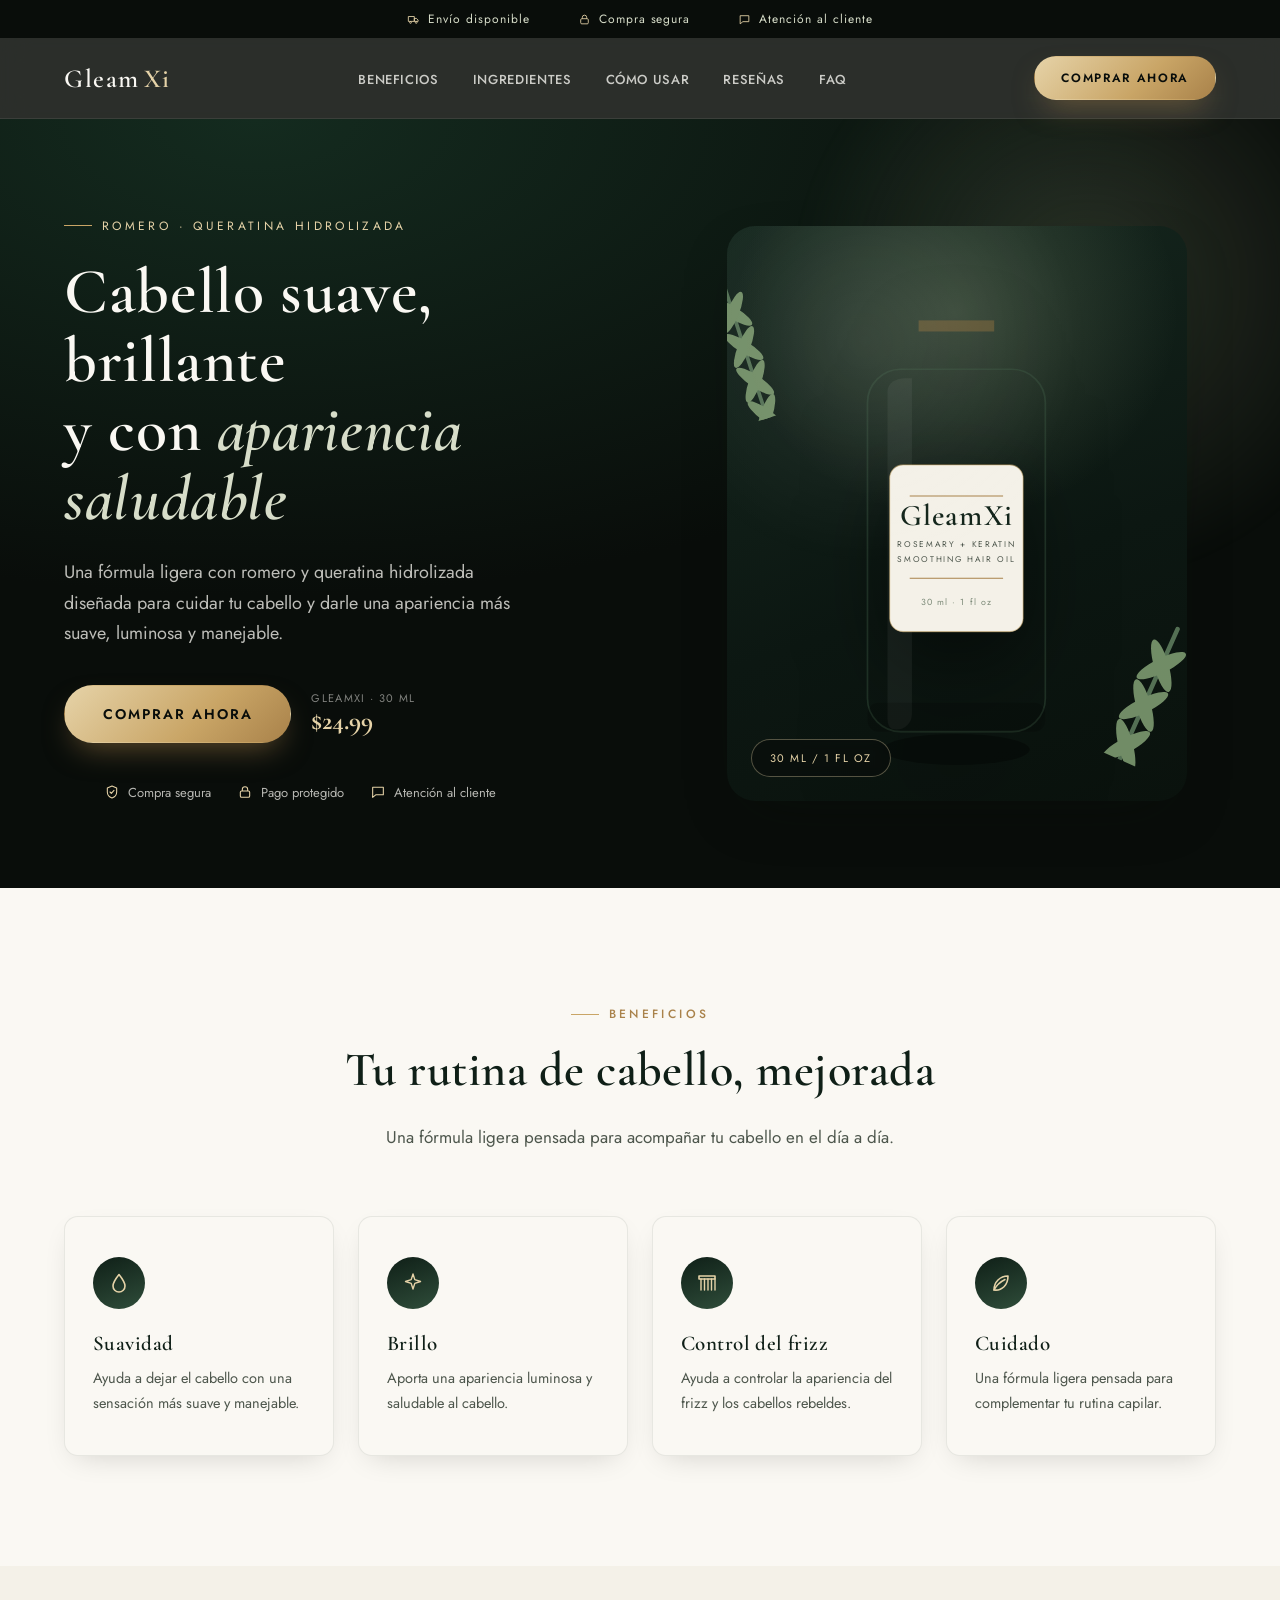
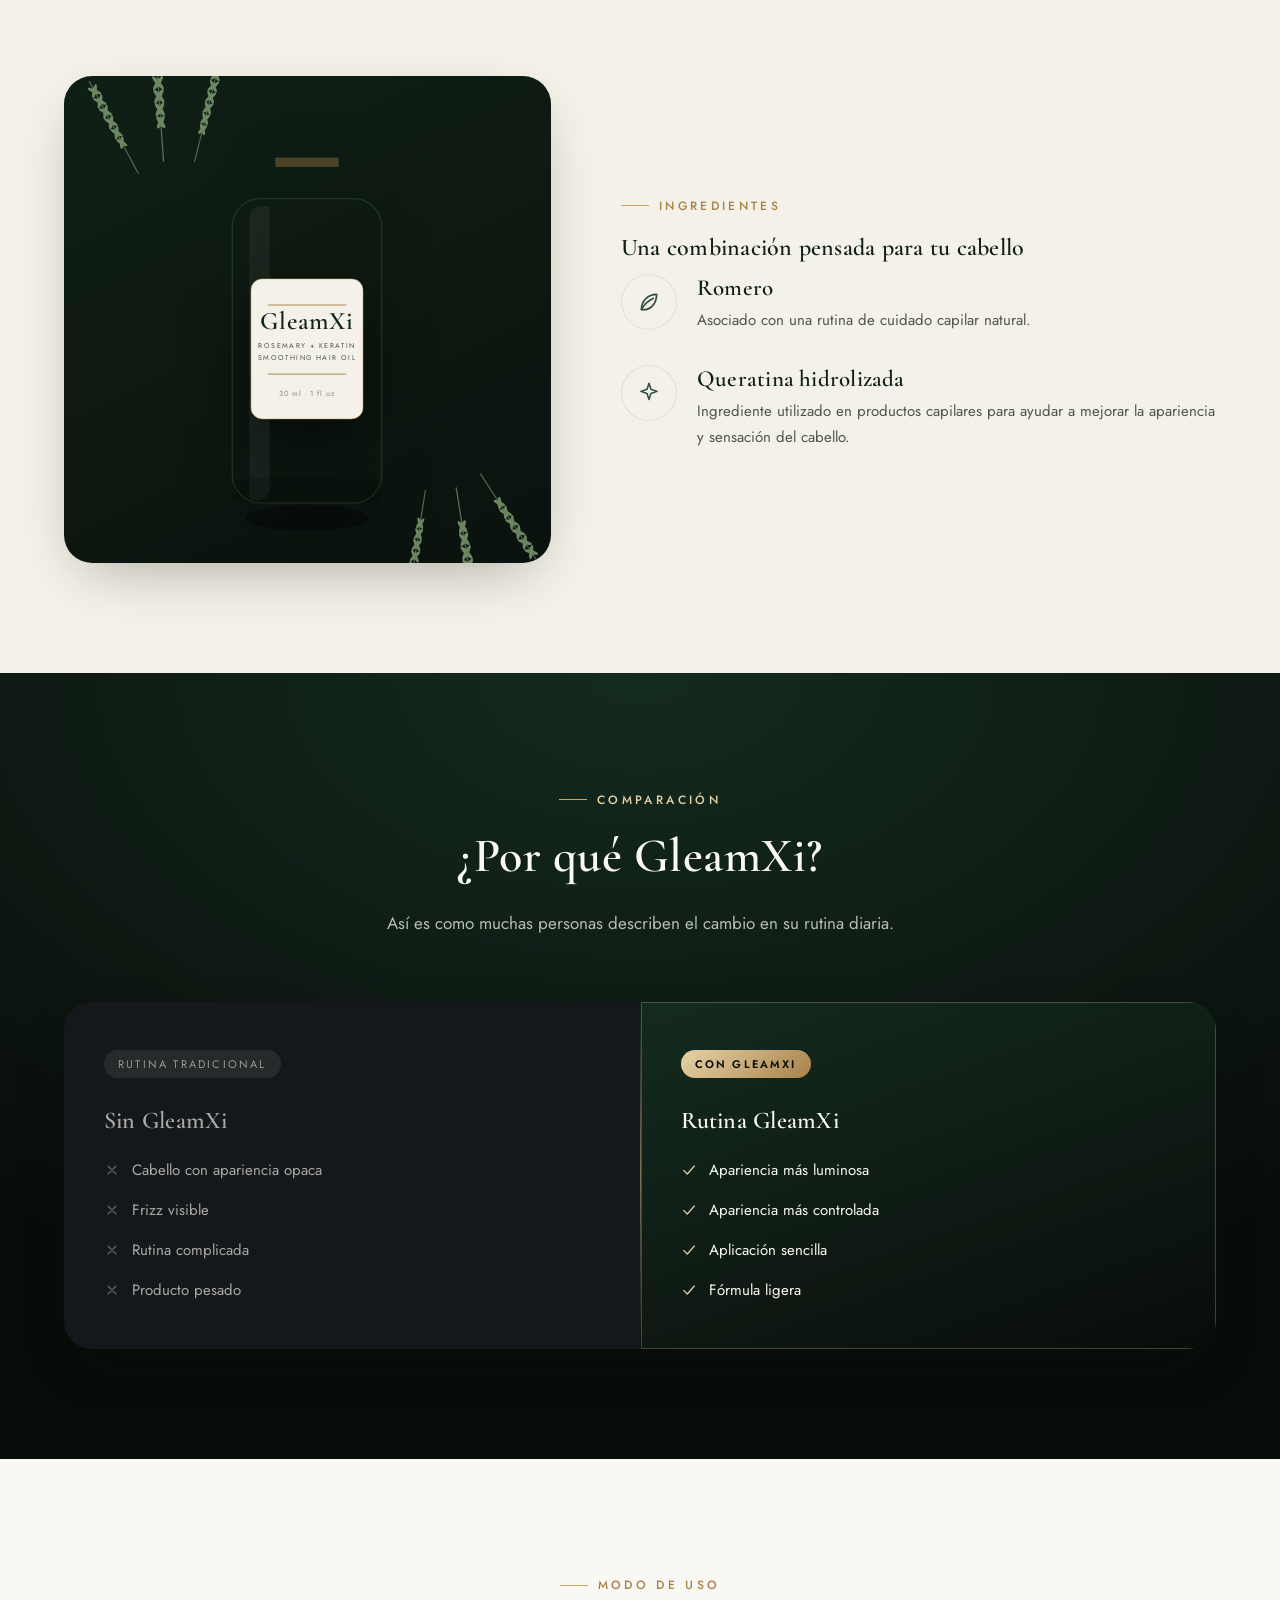
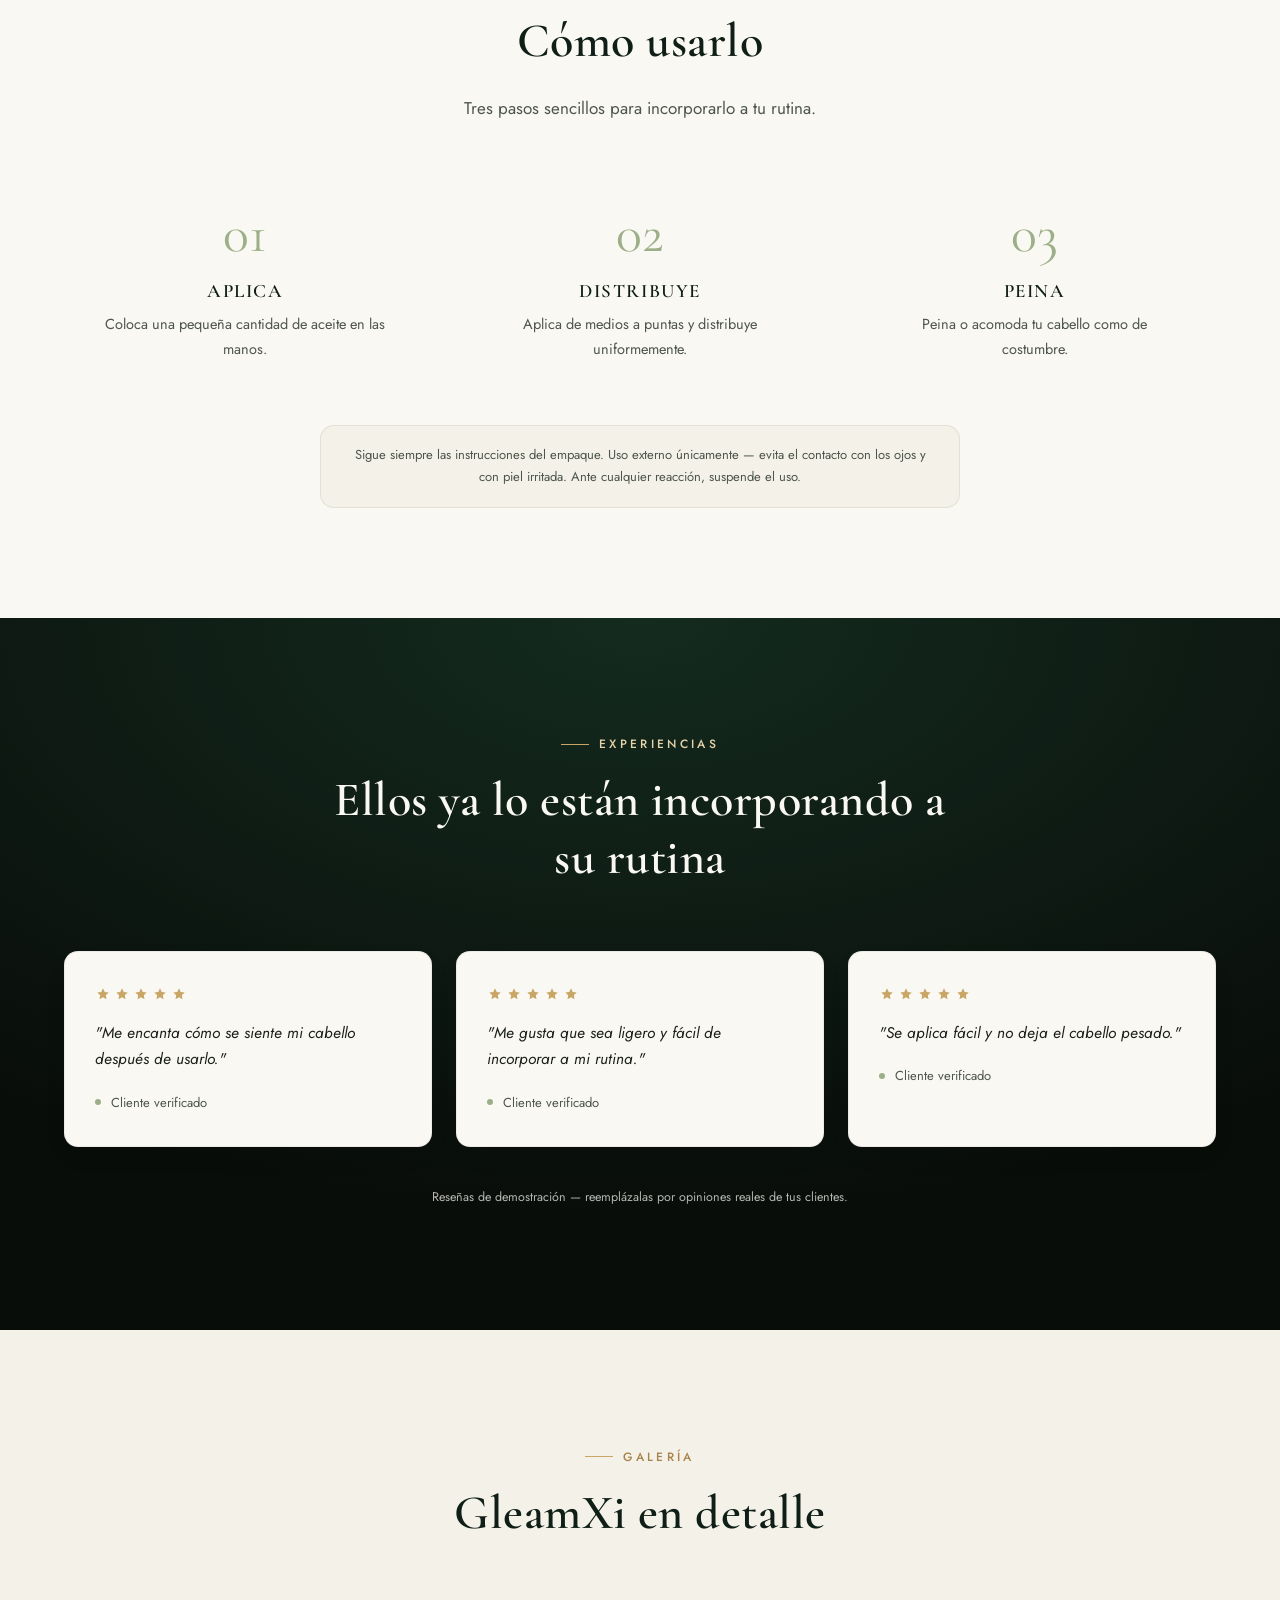
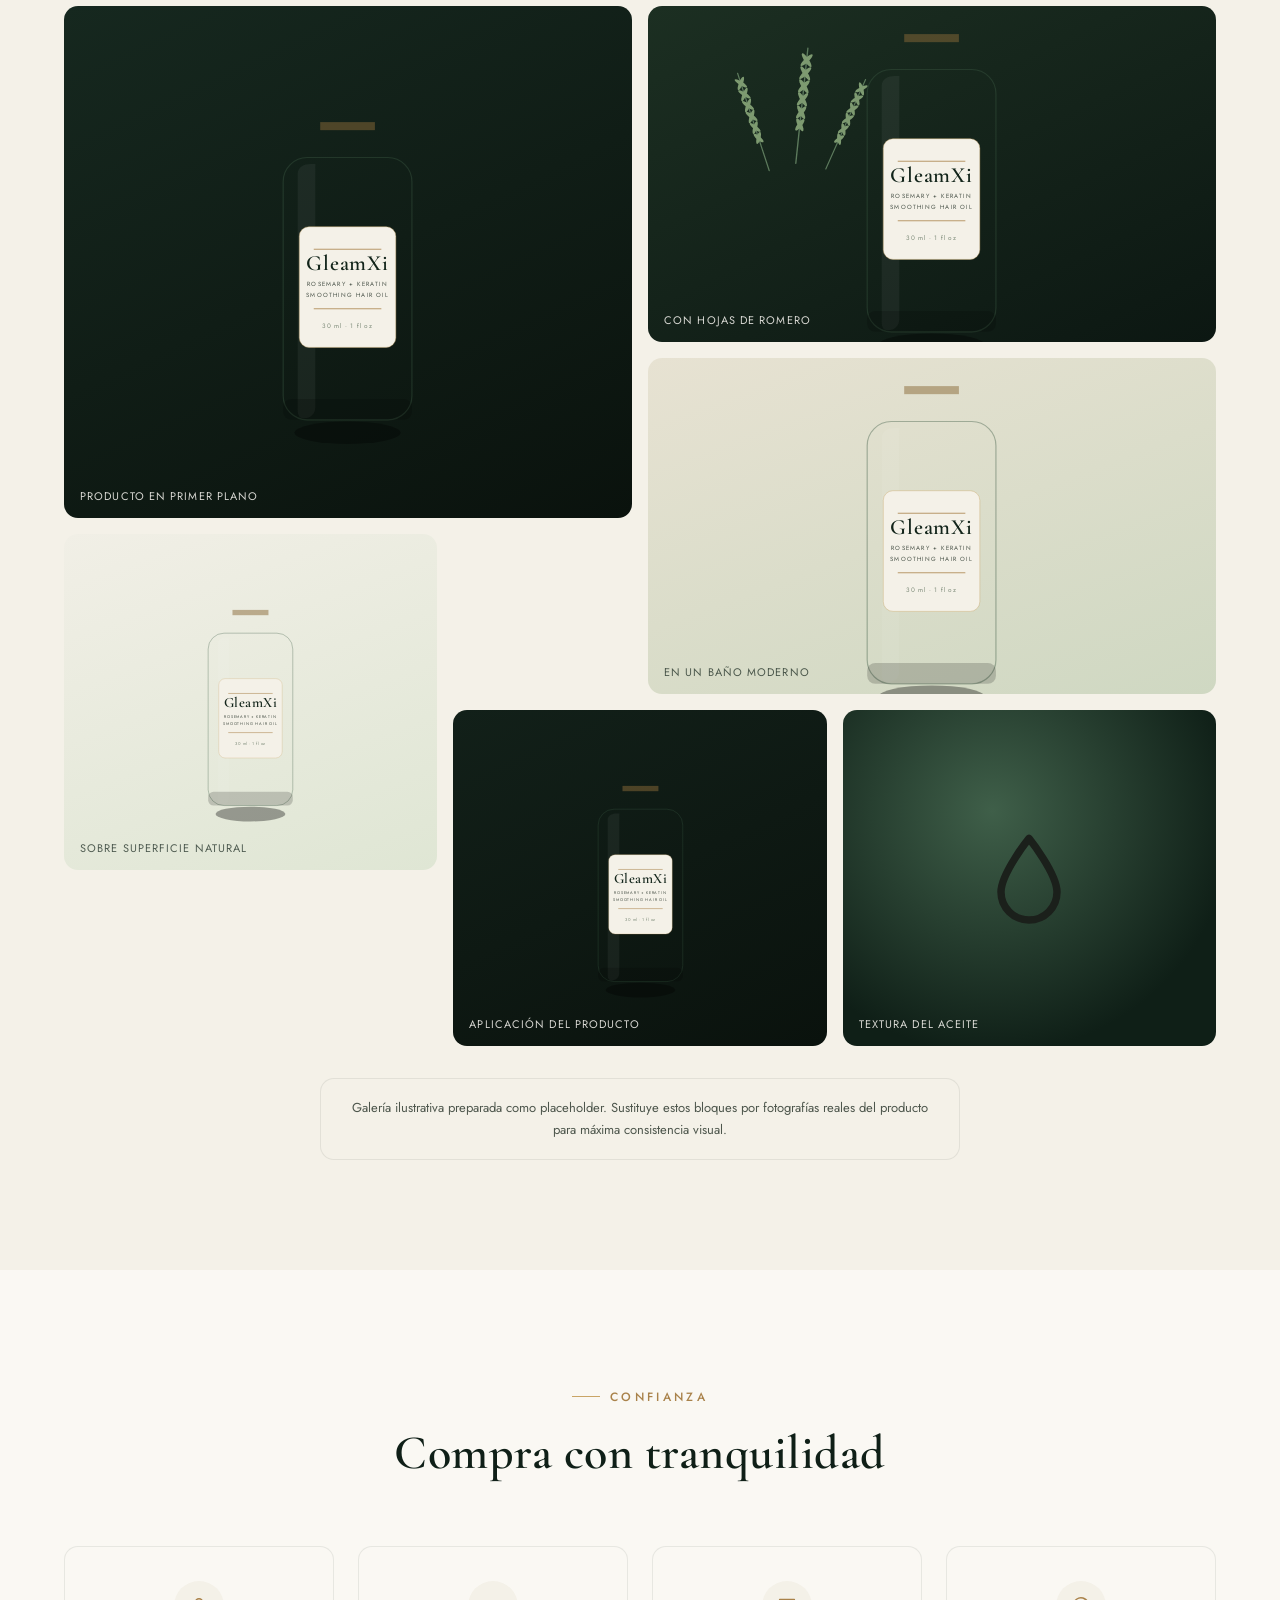
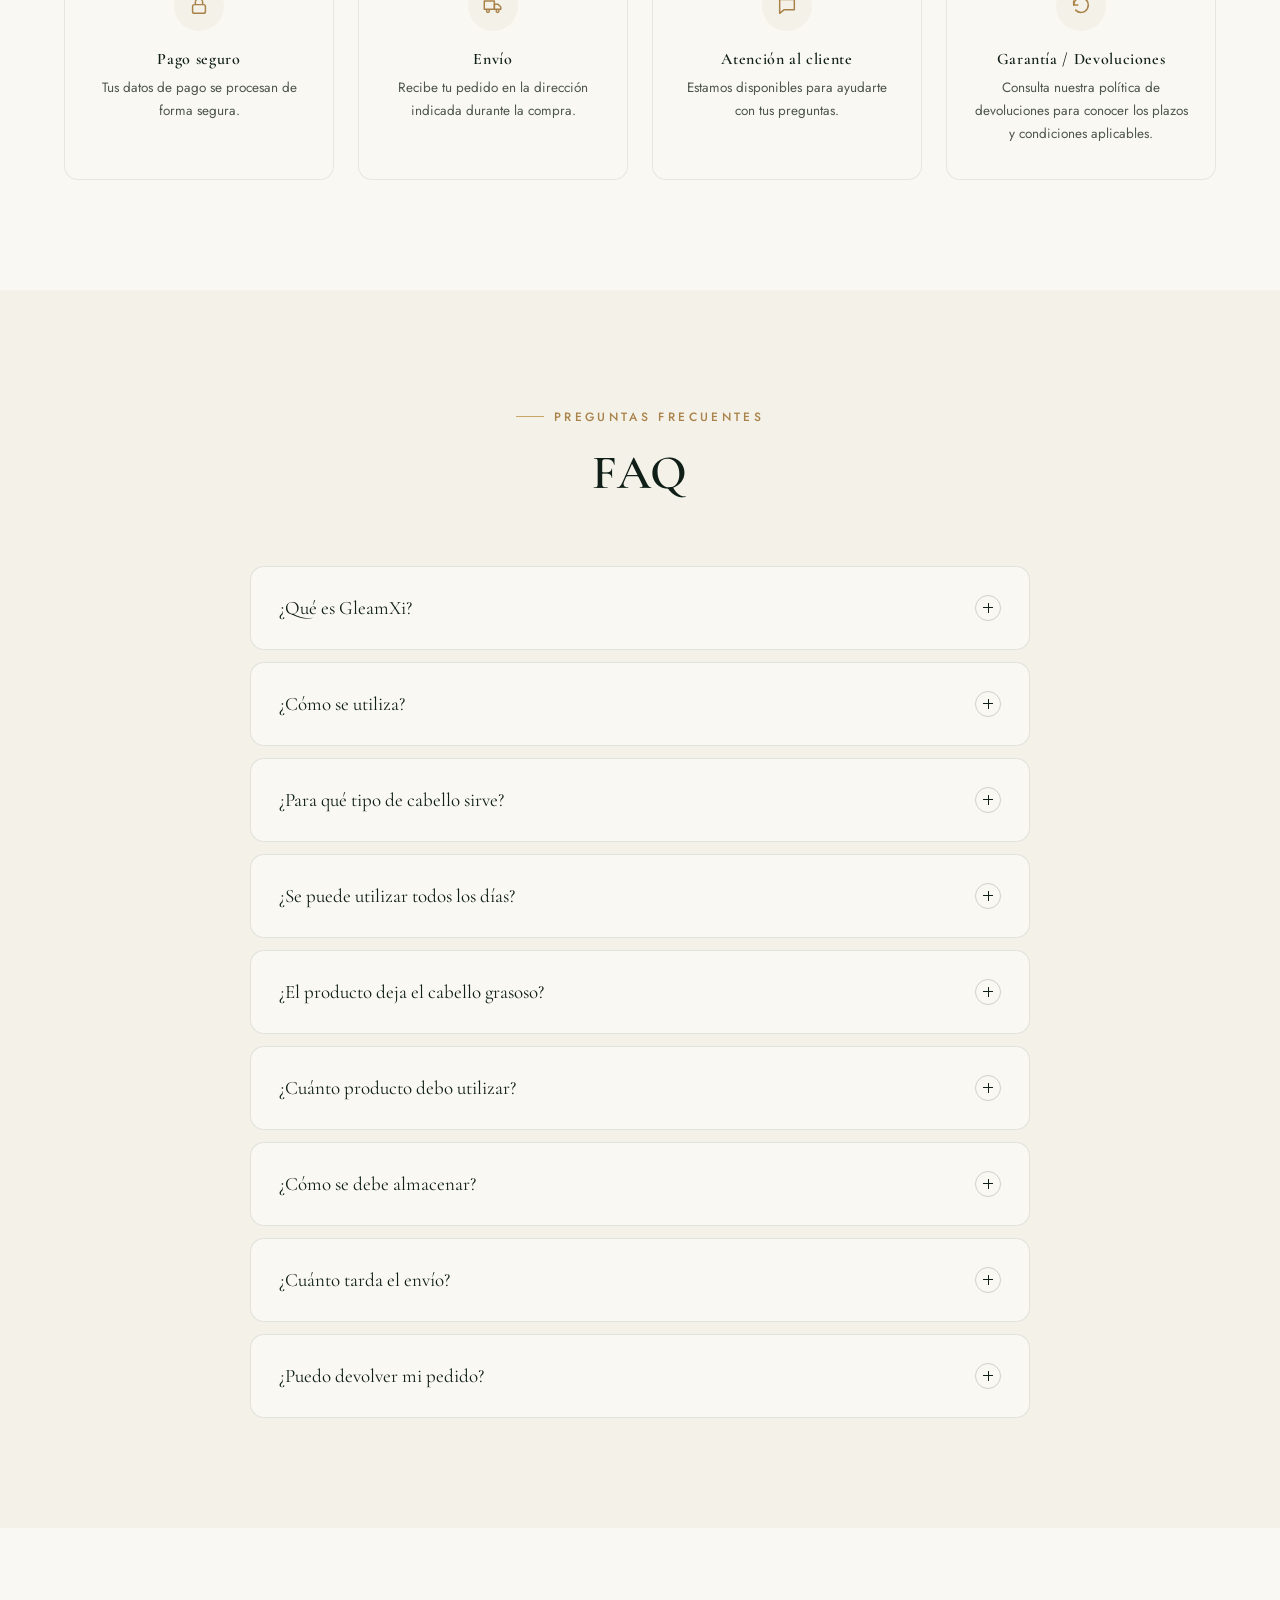
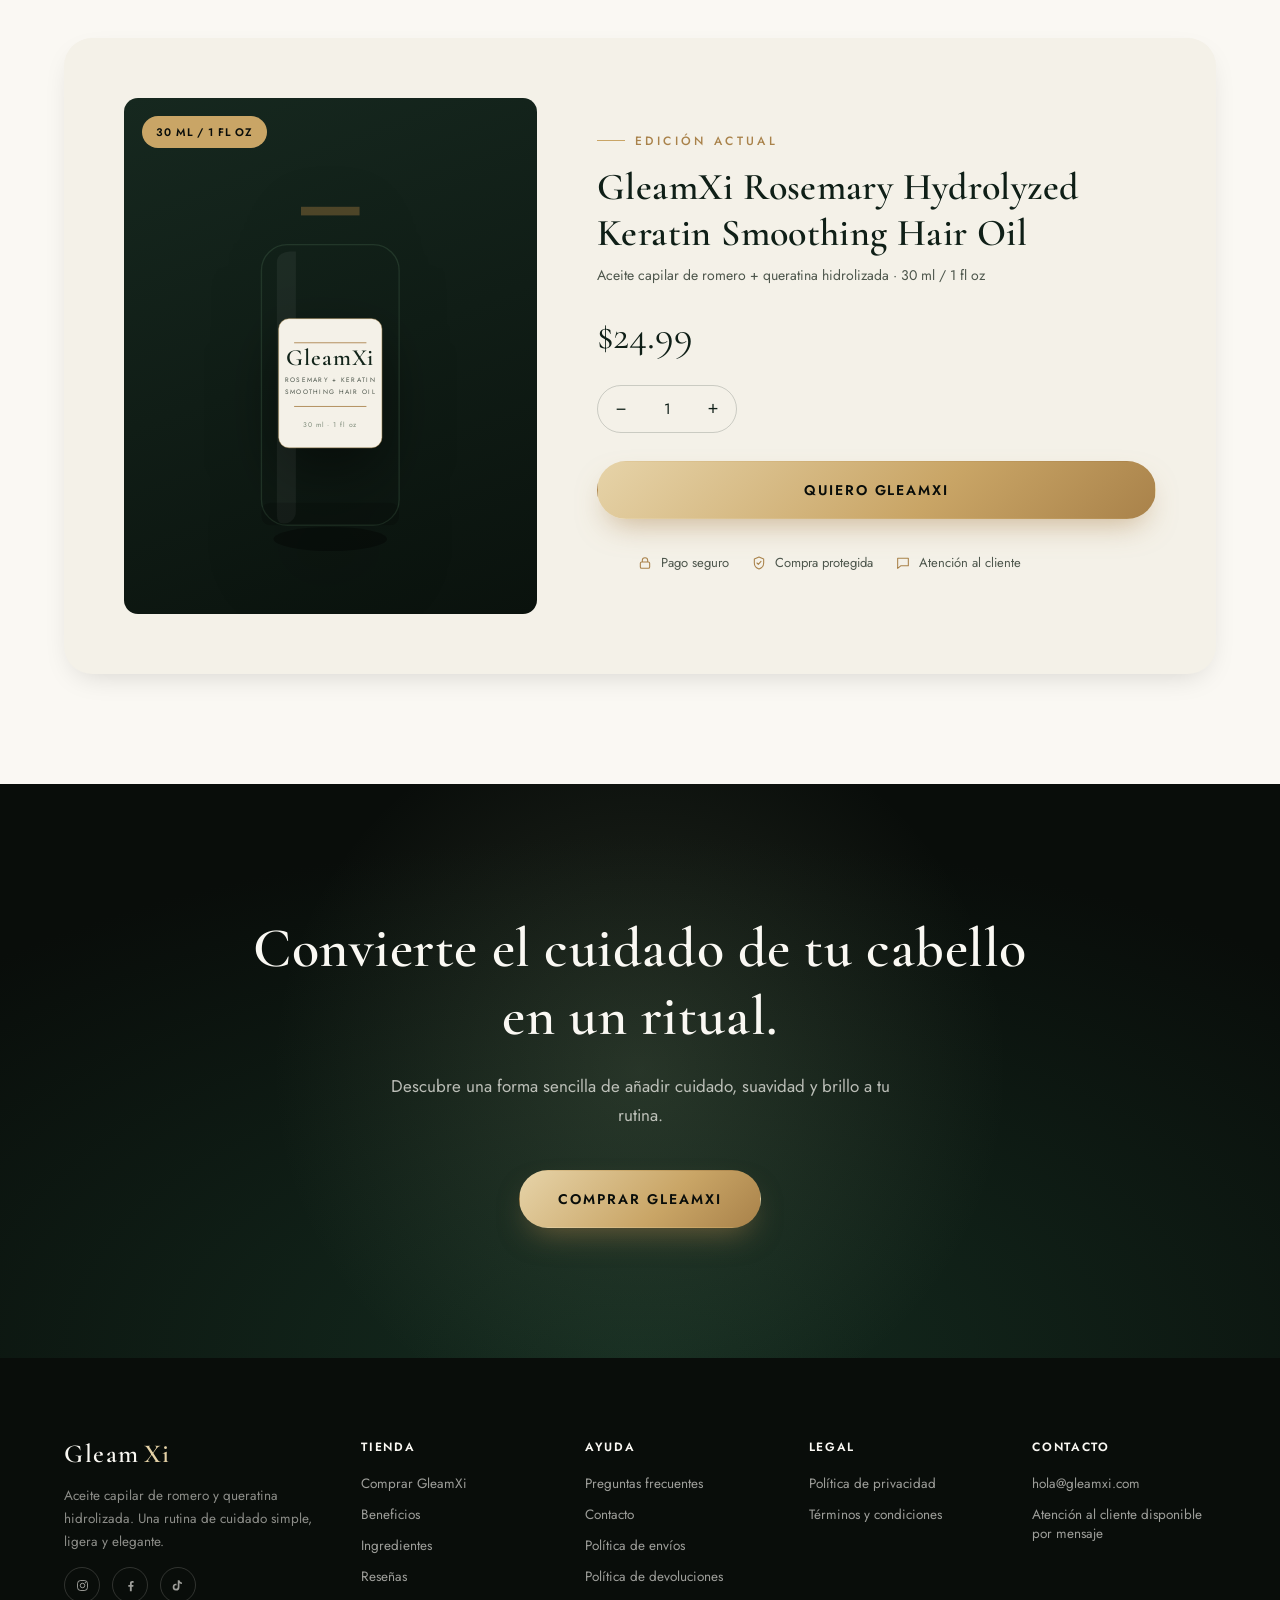
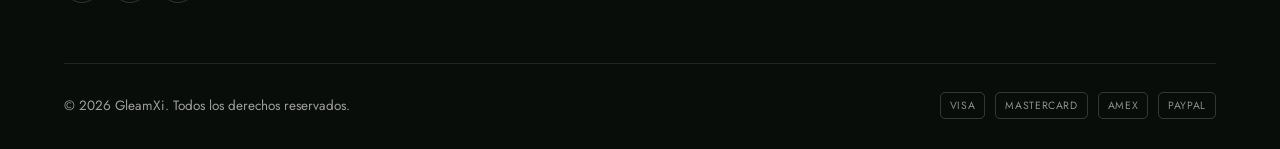
==== index.html @ 192ff34a "Add GleamXi premium landing page Static one-page store (index.html, css/style.css, js/script.js) for" ====
<!DOCTYPE html>
<html lang="es">
<head>
<meta charset="UTF-8" />
<meta name="viewport" content="width=device-width, initial-scale=1.0" />
<title>GleamXi — Rosemary Hydrolyzed Keratin Smoothing Hair Oil</title>
<meta name="description" content="GleamXi Rosemary Hydrolyzed Keratin Smoothing Hair Oil. Aceite capilar de romero y queratina hidrolizada para una apariencia más suave, luminosa y manejable." />
<link rel="preconnect" href="https://fonts.googleapis.com">
<link rel="preconnect" href="https://fonts.gstatic.com" crossorigin>
<link href="https://fonts.googleapis.com/css2?family=Cormorant+Garamond:wght@500;600;700&family=Jost:wght@300;400;500;600&display=swap" rel="stylesheet">
<link rel="stylesheet" href="css/style.css" />
</head>
<body>

<!-- ============ SVG SPRITE (icons + illustrated product bottle) ============ -->
<svg style="display:none" aria-hidden="true">
  <defs>
    <linearGradient id="gxGoldGrad" x1="0" y1="0" x2="1" y2="1">
      <stop offset="0%" stop-color="#f0e0b8"/>
      <stop offset="45%" stop-color="#c9a566"/>
      <stop offset="100%" stop-color="#9c7940"/>
    </linearGradient>
    <linearGradient id="gxGlassGrad" x1="0" y1="0" x2="1" y2="1">
      <stop offset="0%" stop-color="#24402f"/>
      <stop offset="55%" stop-color="#12241a"/>
      <stop offset="100%" stop-color="#080f0a"/>
    </linearGradient>
    <linearGradient id="gxNeckGrad" x1="0" y1="0" x2="0" y2="1">
      <stop offset="0%" stop-color="#1c3324"/>
      <stop offset="100%" stop-color="#0a140e"/>
    </linearGradient>
  </defs>

  <!-- Product bottle illustration -->
  <symbol id="gx-bottle" viewBox="0 0 240 480">
    <ellipse cx="120" cy="452" rx="66" ry="14" fill="#000" opacity="0.35"/>
    <rect x="86" y="16" width="68" height="20" rx="6" fill="url(#gxGoldGrad)"/>
    <rect x="82" y="32" width="76" height="40" rx="10" fill="url(#gxGoldGrad)"/>
    <rect x="86" y="66" width="68" height="10" fill="#8a6a38" opacity="0.5"/>
    <path d="M104 74 L136 74 L146 118 L94 118 Z" fill="url(#gxNeckGrad)"/>
    <rect x="40" y="110" width="160" height="326" rx="30" fill="url(#gxGlassGrad)"/>
    <rect x="40" y="110" width="160" height="326" rx="30" fill="none" stroke="#3c5a45" stroke-opacity="0.4" stroke-width="1.5"/>
    <path d="M58 130 C58 122 66 118 74 118 L80 118 L80 420 C80 428 74 434 66 434 C58 434 58 428 58 420 Z" fill="#ffffff" opacity="0.05"/>
    <rect x="60" y="196" width="120" height="150" rx="12" fill="#f4f1e8"/>
    <rect x="60" y="196" width="120" height="150" rx="12" fill="none" stroke="#c9a566" stroke-opacity="0.5" stroke-width="1"/>
    <line x1="78" y1="224" x2="162" y2="224" stroke="#a9824a" stroke-width="1"/>
    <text x="120" y="250" text-anchor="middle" font-family="Cormorant Garamond, serif" font-weight="600" font-size="27" fill="#12241a" letter-spacing="1">GleamXi</text>
    <text x="120" y="270" text-anchor="middle" font-family="Jost, sans-serif" font-size="7.5" letter-spacing="1.5" fill="#4d564c">ROSEMARY + KERATIN</text>
    <text x="120" y="283" text-anchor="middle" font-family="Jost, sans-serif" font-size="7.5" letter-spacing="1.5" fill="#4d564c">SMOOTHING HAIR OIL</text>
    <line x1="78" y1="298" x2="162" y2="298" stroke="#a9824a" stroke-width="1"/>
    <text x="120" y="322" text-anchor="middle" font-family="Jost, sans-serif" font-size="8" letter-spacing="1" fill="#7c8a78">30 ml · 1 fl oz</text>
    <rect x="40" y="410" width="160" height="26" rx="10" fill="#000" opacity="0.18"/>
  </symbol>

  <!-- Rosemary sprig -->
  <symbol id="gx-rosemary" viewBox="0 0 60 220">
    <path d="M30 4 C30 90 30 150 30 216" stroke="#5c7a5c" stroke-width="2.5" fill="none" stroke-linecap="round"/>
    <g fill="#7d9a70">
      <ellipse cx="30" cy="26" rx="4" ry="15" transform="rotate(-40 30 26)"/>
      <ellipse cx="30" cy="26" rx="4" ry="15" transform="rotate(40 30 26)"/>
      <ellipse cx="30" cy="50" rx="4" ry="15" transform="rotate(-40 30 50)"/>
      <ellipse cx="30" cy="50" rx="4" ry="15" transform="rotate(40 30 50)"/>
      <ellipse cx="30" cy="74" rx="4" ry="15" transform="rotate(-38 30 74)"/>
      <ellipse cx="30" cy="74" rx="4" ry="15" transform="rotate(38 30 74)"/>
      <ellipse cx="30" cy="98" rx="4" ry="15" transform="rotate(-36 30 98)"/>
      <ellipse cx="30" cy="98" rx="4" ry="15" transform="rotate(36 30 98)"/>
      <ellipse cx="30" cy="122" rx="4" ry="14" transform="rotate(-34 30 122)"/>
      <ellipse cx="30" cy="122" rx="4" ry="14" transform="rotate(34 30 122)"/>
      <ellipse cx="30" cy="145" rx="4" ry="13" transform="rotate(-32 30 145)"/>
      <ellipse cx="30" cy="145" rx="4" ry="13" transform="rotate(32 30 145)"/>
    </g>
  </symbol>

  <symbol id="gx-rosemary-cluster" viewBox="0 0 320 320">
    <use href="#gx-rosemary" x="20" y="60" width="70" height="230" transform="rotate(-18 55 175)"/>
    <use href="#gx-rosemary" x="120" y="10" width="80" height="260" transform="rotate(6 160 140)"/>
    <use href="#gx-rosemary" x="220" y="70" width="70" height="220" transform="rotate(24 255 180)"/>
  </symbol>

  <!-- UI / feature icons (24x24, stroke) -->
  <symbol id="ic-check" viewBox="0 0 24 24"><path d="M4 12.5L9.5 18L20 6" stroke="currentColor" stroke-width="1.8" fill="none" stroke-linecap="round" stroke-linejoin="round"/></symbol>
  <symbol id="ic-shield" viewBox="0 0 24 24"><path d="M12 3l7 3v6c0 4.5-3 7.7-7 9-4-1.3-7-4.5-7-9V6l7-3z" stroke="currentColor" stroke-width="1.6" fill="none" stroke-linejoin="round"/><path d="M9 12l2 2 4-4.5" stroke="currentColor" stroke-width="1.6" fill="none" stroke-linecap="round" stroke-linejoin="round"/></symbol>
  <symbol id="ic-truck" viewBox="0 0 24 24"><path d="M2.5 6.5h11v9h-11z" stroke="currentColor" stroke-width="1.6" fill="none" stroke-linejoin="round"/><path d="M13.5 10h4l3 3v2.5h-7z" stroke="currentColor" stroke-width="1.6" fill="none" stroke-linejoin="round"/><circle cx="6.5" cy="17.5" r="1.6" stroke="currentColor" stroke-width="1.5" fill="none"/><circle cx="17" cy="17.5" r="1.6" stroke="currentColor" stroke-width="1.5" fill="none"/></symbol>
  <symbol id="ic-chat" viewBox="0 0 24 24"><path d="M4 5h16v11H9l-5 4V5z" stroke="currentColor" stroke-width="1.6" fill="none" stroke-linejoin="round"/></symbol>
  <symbol id="ic-lock" viewBox="0 0 24 24"><rect x="5" y="10.5" width="14" height="9.5" rx="2" stroke="currentColor" stroke-width="1.6" fill="none"/><path d="M8 10.5V8a4 4 0 018 0v2.5" stroke="currentColor" stroke-width="1.6" fill="none"/></symbol>
  <symbol id="ic-return" viewBox="0 0 24 24"><path d="M4 11a8 8 0 1 1 2.2 5.5" stroke="currentColor" stroke-width="1.6" fill="none" stroke-linecap="round"/><path d="M4 6.5V11h4.5" stroke="currentColor" stroke-width="1.6" fill="none" stroke-linecap="round" stroke-linejoin="round"/></symbol>
  <symbol id="ic-leaf" viewBox="0 0 24 24"><path d="M5 19c8 1 14-5 14-14-8 0-14 6-14 14z" stroke="currentColor" stroke-width="1.6" fill="none" stroke-linejoin="round"/><path d="M5 19c2-4 6-8 11-10.5" stroke="currentColor" stroke-width="1.4" fill="none" stroke-linecap="round"/></symbol>
  <symbol id="ic-sparkle" viewBox="0 0 24 24"><path d="M12 3l1.8 5.6L19.5 10.5l-5.7 1.9L12 18l-1.8-5.6-5.7-1.9 5.7-1.9L12 3z" stroke="currentColor" stroke-width="1.4" fill="none" stroke-linejoin="round"/></symbol>
  <symbol id="ic-drop" viewBox="0 0 24 24"><path d="M12 3.5S6 11 6 15a6 6 0 0012 0c0-4-6-11.5-6-11.5z" stroke="currentColor" stroke-width="1.6" fill="none" stroke-linejoin="round"/></symbol>
  <symbol id="ic-comb" viewBox="0 0 24 24"><path d="M4 5h16v3H4z" stroke="currentColor" stroke-width="1.6" fill="none" stroke-linejoin="round"/><path d="M6 8v11M9.5 8v11M13 8v11M16.5 8v11M20 8v11" stroke="currentColor" stroke-width="1.4" stroke-linecap="round"/></symbol>
  <symbol id="ic-hand" viewBox="0 0 24 24"><path d="M8 12V5.5a1.5 1.5 0 013 0V11" stroke="currentColor" stroke-width="1.5" fill="none" stroke-linecap="round"/><path d="M11 11V4.5a1.5 1.5 0 013 0V11" stroke="currentColor" stroke-width="1.5" fill="none" stroke-linecap="round"/><path d="M14 11V6a1.5 1.5 0 013 0v6.5" stroke="currentColor" stroke-width="1.5" fill="none" stroke-linecap="round"/><path d="M17 12.5V9a1.5 1.5 0 013 0v6c0 3.5-2.5 6-6 6h-2c-2.2 0-3.4-.8-4.6-2.4L4 13.8c-.6-.8-.4-1.8.5-2.2.7-.3 1.4-.1 1.9.5L8 14" stroke="currentColor" stroke-width="1.5" fill="none" stroke-linecap="round" stroke-linejoin="round"/></symbol>
  <symbol id="ic-star" viewBox="0 0 24 24"><path d="M12 3.5l2.6 5.4 5.9.8-4.3 4.1 1 5.9L12 16.9l-5.2 2.8 1-5.9-4.3-4.1 5.9-.8L12 3.5z" fill="currentColor"/></symbol>
  <symbol id="ic-arrow" viewBox="0 0 24 24"><path d="M5 12h14M13 6l6 6-6 6" stroke="currentColor" stroke-width="1.6" fill="none" stroke-linecap="round" stroke-linejoin="round"/></symbol>
  <symbol id="ic-close" viewBox="0 0 24 24"><path d="M6 6l12 12M18 6L6 18" stroke="currentColor" stroke-width="1.6" stroke-linecap="round"/></symbol>
  <symbol id="ic-burger" viewBox="0 0 24 24"><path d="M4 7h16M4 12h16M4 17h16" stroke="currentColor" stroke-width="1.6" stroke-linecap="round"/></symbol>
  <symbol id="ic-ig" viewBox="0 0 24 24"><rect x="4" y="4" width="16" height="16" rx="5" stroke="currentColor" stroke-width="1.5" fill="none"/><circle cx="12" cy="12" r="3.6" stroke="currentColor" stroke-width="1.5" fill="none"/><circle cx="16.6" cy="7.4" r="1" fill="currentColor"/></symbol>
  <symbol id="ic-fb" viewBox="0 0 24 24"><path d="M14 21v-7h2.4l.4-3H14V9c0-.9.2-1.5 1.6-1.5H17V5c-.3 0-1.2-.1-2.2-.1-2.2 0-3.7 1.3-3.7 3.8V11H8.5v3H11v7h3z" fill="currentColor"/></symbol>
  <symbol id="ic-tt" viewBox="0 0 24 24"><path d="M13.5 3.5c.5 2 2 3.4 4 3.6v2.6c-1.5 0-2.9-.5-4-1.3v6.2a5.4 5.4 0 11-4.7-5.4v2.7a2.7 2.7 0 102 2.6V3.5h2.7z" fill="currentColor"/></symbol>
</svg>

<!-- ============ TOP ANNOUNCEMENT BAR ============ -->
<div class="announce">
  <div class="announce__track">
    <span class="announce__item"><svg><use href="#ic-truck"/></svg>Envío disponible</span>
    <span class="announce__item"><svg><use href="#ic-lock"/></svg>Compra segura</span>
    <span class="announce__item"><svg><use href="#ic-chat"/></svg>Atención al cliente</span>
  </div>
</div>

<!-- ============ HEADER ============ -->
<header class="site-header">
  <nav class="nav container">
    <a href="#top" class="nav__logo">Gleam<span>Xi</span></a>
    <ul class="nav__links">
      <li><a href="#beneficios">Beneficios</a></li>
      <li><a href="#ingredientes">Ingredientes</a></li>
      <li><a href="#como-usar">Cómo usar</a></li>
      <li><a href="#resenas">Reseñas</a></li>
      <li><a href="#faq">FAQ</a></li>
    </ul>
    <div class="nav__actions">
      <a href="#oferta" class="btn btn--gold nav__cta">Comprar ahora</a>
      <button class="nav__burger" aria-label="Abrir menú"><svg><use href="#ic-burger"/></svg></button>
    </div>
  </nav>
</header>

<div class="mobile-drawer">
  <button class="mobile-drawer__close" aria-label="Cerrar menú"><svg><use href="#ic-close"/></svg></button>
  <ul>
    <li><a href="#beneficios">Beneficios</a></li>
    <li><a href="#ingredientes">Ingredientes</a></li>
    <li><a href="#como-usar">Cómo usar</a></li>
    <li><a href="#resenas">Reseñas</a></li>
    <li><a href="#faq">FAQ</a></li>
    <li><a href="#oferta">Comprar</a></li>
  </ul>
</div>

<main id="top">

  <!-- ============ HERO ============ -->
  <section class="hero">
    <div class="container hero__grid">
      <div data-reveal>
        <span class="hero__eyebrow">Romero · Queratina hidrolizada</span>
        <h1>Cabello suave, brillante<br>y con <em>apariencia saludable</em></h1>
        <p class="lede">Una fórmula ligera con romero y queratina hidrolizada diseñada para cuidar tu cabello y darle una apariencia más suave, luminosa y manejable.</p>
        <div class="hero__actions">
          <a href="#oferta" class="btn btn--gold">Comprar ahora</a>
          <div class="hero__price">
            <small>GleamXi · 30 ml</small>
            <strong>$24.99</strong>
          </div>
        </div>
        <ul class="trust-row">
          <li><svg><use href="#ic-shield"/></svg>Compra segura</li>
          <li><svg><use href="#ic-lock"/></svg>Pago protegido</li>
          <li><svg><use href="#ic-chat"/></svg>Atención al cliente</li>
        </ul>
      </div>
      <div class="hero__visual" data-reveal="scale">
        <div class="hero__stage">
          <svg class="hero__leaf-a"><use href="#gx-rosemary" width="90" height="330"/></svg>
          <svg class="bottle-illustration" viewBox="0 0 240 480"><use href="#gx-bottle"/></svg>
          <svg class="hero__leaf-b"><use href="#gx-rosemary" width="110" height="400"/></svg>
          <span class="hero__badge">30 ml / 1 fl oz</span>
        </div>
      </div>
    </div>
  </section>

  <!-- ============ BENEFICIOS ============ -->
  <section class="section" id="beneficios">
    <div class="container">
      <div class="section-head" data-reveal>
        <span class="eyebrow">Beneficios</span>
        <h2>Tu rutina de cabello, mejorada</h2>
        <p>Una fórmula ligera pensada para acompañar tu cabello en el día a día.</p>
      </div>
      <div class="benefits-grid">
        <div class="benefit-card" data-reveal>
          <div class="benefit-card__icon"><svg><use href="#ic-drop"/></svg></div>
          <h3>Suavidad</h3>
          <p>Ayuda a dejar el cabello con una sensación más suave y manejable.</p>
        </div>
        <div class="benefit-card" data-reveal>
          <div class="benefit-card__icon"><svg><use href="#ic-sparkle"/></svg></div>
          <h3>Brillo</h3>
          <p>Aporta una apariencia luminosa y saludable al cabello.</p>
        </div>
        <div class="benefit-card" data-reveal>
          <div class="benefit-card__icon"><svg><use href="#ic-comb"/></svg></div>
          <h3>Control del frizz</h3>
          <p>Ayuda a controlar la apariencia del frizz y los cabellos rebeldes.</p>
        </div>
        <div class="benefit-card" data-reveal>
          <div class="benefit-card__icon"><svg><use href="#ic-leaf"/></svg></div>
          <h3>Cuidado</h3>
          <p>Una fórmula ligera pensada para complementar tu rutina capilar.</p>
        </div>
      </div>
    </div>
  </section>

  <!-- ============ INGREDIENTES ============ -->
  <section class="section section--cream" id="ingredientes">
    <div class="container ingredients">
      <div class="ingredients__visual" data-reveal="scale">
        <svg class="leaf-cluster leaf-cluster--tl"><use href="#gx-rosemary-cluster"/></svg>
        <svg class="bottle-illustration" viewBox="0 0 240 480"><use href="#gx-bottle"/></svg>
        <svg class="leaf-cluster leaf-cluster--br"><use href="#gx-rosemary-cluster"/></svg>
      </div>
      <div data-reveal>
        <span class="eyebrow">Ingredientes</span>
        <h2>Una combinación pensada para tu cabello</h2>
        <div class="ingredient-list">
          <div class="ingredient-item">
            <div class="ingredient-item__icon"><svg><use href="#ic-leaf"/></svg></div>
            <div>
              <h3>Romero</h3>
              <p>Asociado con una rutina de cuidado capilar natural.</p>
            </div>
          </div>
          <div class="ingredient-item">
            <div class="ingredient-item__icon"><svg><use href="#ic-sparkle"/></svg></div>
            <div>
              <h3>Queratina hidrolizada</h3>
              <p>Ingrediente utilizado en productos capilares para ayudar a mejorar la apariencia y sensación del cabello.</p>
            </div>
          </div>
        </div>
      </div>
    </div>
  </section>

  <!-- ============ POR QUÉ GLEAMXI ============ -->
  <section class="section section--dark">
    <div class="container">
      <div class="section-head" data-reveal>
        <span class="eyebrow">Comparación</span>
        <h2>¿Por qué GleamXi?</h2>
        <p>Así es como muchas personas describen el cambio en su rutina diaria.</p>
      </div>
      <div class="compare" data-reveal>
        <div class="compare__col compare__col--old">
          <span class="compare__label">Rutina tradicional</span>
          <h3>Sin GleamXi</h3>
          <ul class="compare__list">
            <li><svg><use href="#ic-close"/></svg>Cabello con apariencia opaca</li>
            <li><svg><use href="#ic-close"/></svg>Frizz visible</li>
            <li><svg><use href="#ic-close"/></svg>Rutina complicada</li>
            <li><svg><use href="#ic-close"/></svg>Producto pesado</li>
          </ul>
        </div>
        <div class="compare__divider"></div>
        <div class="compare__col compare__col--new">
          <span class="compare__label">Con GleamXi</span>
          <h3>Rutina GleamXi</h3>
          <ul class="compare__list">
            <li><svg><use href="#ic-check"/></svg>Apariencia más luminosa</li>
            <li><svg><use href="#ic-check"/></svg>Apariencia más controlada</li>
            <li><svg><use href="#ic-check"/></svg>Aplicación sencilla</li>
            <li><svg><use href="#ic-check"/></svg>Fórmula ligera</li>
          </ul>
        </div>
      </div>
    </div>
  </section>

  <!-- ============ CÓMO USARLO ============ -->
  <section class="section" id="como-usar">
    <div class="container">
      <div class="section-head" data-reveal>
        <span class="eyebrow">Modo de uso</span>
        <h2>Cómo usarlo</h2>
        <p>Tres pasos sencillos para incorporarlo a tu rutina.</p>
      </div>
      <div class="steps">
        <div class="step-card" data-reveal>
          <div class="step-card__num">01</div>
          <h3>Aplica</h3>
          <p>Coloca una pequeña cantidad de aceite en las manos.</p>
        </div>
        <div class="step-card" data-reveal>
          <div class="step-card__num">02</div>
          <h3>Distribuye</h3>
          <p>Aplica de medios a puntas y distribuye uniformemente.</p>
        </div>
        <div class="step-card" data-reveal>
          <div class="step-card__num">03</div>
          <h3>Peina</h3>
          <p>Peina o acomoda tu cabello como de costumbre.</p>
        </div>
      </div>
      <p class="steps-note" data-reveal>Sigue siempre las instrucciones del empaque. Uso externo únicamente — evita el contacto con los ojos y con piel irritada. Ante cualquier reacción, suspende el uso.</p>
    </div>
  </section>

  <!-- ============ RESEÑAS ============ -->
  <section class="section section--dark" id="resenas">
    <div class="container">
      <div class="section-head" data-reveal>
        <span class="eyebrow">Experiencias</span>
        <h2>Ellos ya lo están incorporando a su rutina</h2>
      </div>
      <div class="reviews-grid">
        <div class="review-card" data-reveal>
          <div class="review-card__stars"><svg><use href="#ic-star"/></svg><svg><use href="#ic-star"/></svg><svg><use href="#ic-star"/></svg><svg><use href="#ic-star"/></svg><svg><use href="#ic-star"/></svg></div>
          <p>"Me encanta cómo se siente mi cabello después de usarlo."</p>
          <div class="review-card__author"><span class="dot"></span>Cliente verificado</div>
        </div>
        <div class="review-card" data-reveal>
          <div class="review-card__stars"><svg><use href="#ic-star"/></svg><svg><use href="#ic-star"/></svg><svg><use href="#ic-star"/></svg><svg><use href="#ic-star"/></svg><svg><use href="#ic-star"/></svg></div>
          <p>"Me gusta que sea ligero y fácil de incorporar a mi rutina."</p>
          <div class="review-card__author"><span class="dot"></span>Cliente verificado</div>
        </div>
        <div class="review-card" data-reveal>
          <div class="review-card__stars"><svg><use href="#ic-star"/></svg><svg><use href="#ic-star"/></svg><svg><use href="#ic-star"/></svg><svg><use href="#ic-star"/></svg><svg><use href="#ic-star"/></svg></div>
          <p>"Se aplica fácil y no deja el cabello pesado."</p>
          <div class="review-card__author"><span class="dot"></span>Cliente verificado</div>
        </div>
      </div>
      <p class="reviews-note">Reseñas de demostración — reemplázalas por opiniones reales de tus clientes.</p>
    </div>
  </section>

  <!-- ============ GALERÍA ============ -->
  <section class="section section--cream">
    <div class="container">
      <div class="section-head" data-reveal>
        <span class="eyebrow">Galería</span>
        <h2>GleamXi en detalle</h2>
      </div>
      <div class="gallery">
        <div class="gallery__item gallery__bg-a" data-reveal="scale">
          <svg class="bottle-illustration" viewBox="0 0 240 480"><use href="#gx-bottle"/></svg>
          <span class="gallery__caption">Producto en primer plano</span>
        </div>
        <div class="gallery__item gallery__bg-b" data-reveal="scale">
          <svg style="width:26%;position:absolute;left:14%;top:10%;"><use href="#gx-rosemary-cluster"/></svg>
          <svg class="bottle-illustration" viewBox="0 0 240 480"><use href="#gx-bottle"/></svg>
          <span class="gallery__caption">Con hojas de romero</span>
        </div>
        <div class="gallery__item gallery__bg-c" data-reveal="scale">
          <svg class="bottle-illustration" viewBox="0 0 240 480"><use href="#gx-bottle"/></svg>
          <span class="gallery__caption">En un baño moderno</span>
        </div>
        <div class="gallery__item gallery__bg-d" data-reveal="scale">
          <svg class="bottle-illustration" viewBox="0 0 240 480"><use href="#gx-bottle"/></svg>
          <span class="gallery__caption">Sobre superficie natural</span>
        </div>
        <div class="gallery__item gallery__bg-e" data-reveal="scale">
          <svg class="bottle-illustration" viewBox="0 0 240 480"><use href="#gx-bottle"/></svg>
          <span class="gallery__caption">Aplicación del producto</span>
        </div>
        <div class="gallery__item gallery__bg-f" data-reveal="scale">
          <svg style="width:30%"><use href="#ic-drop"/></svg>
          <span class="gallery__caption">Textura del aceite</span>
        </div>
      </div>
      <p class="steps-note" style="margin-top:32px;" data-reveal>Galería ilustrativa preparada como placeholder. Sustituye estos bloques por fotografías reales del producto para máxima consistencia visual.</p>
    </div>
  </section>

  <!-- ============ CONFIANZA ============ -->
  <section class="section">
    <div class="container">
      <div class="section-head" data-reveal>
        <span class="eyebrow">Confianza</span>
        <h2>Compra con tranquilidad</h2>
      </div>
      <div class="trust-grid">
        <div class="trust-card" data-reveal>
          <div class="trust-card__icon"><svg><use href="#ic-lock"/></svg></div>
          <h3>Pago seguro</h3>
          <p>Tus datos de pago se procesan de forma segura.</p>
        </div>
        <div class="trust-card" data-reveal>
          <div class="trust-card__icon"><svg><use href="#ic-truck"/></svg></div>
          <h3>Envío</h3>
          <p>Recibe tu pedido en la dirección indicada durante la compra.</p>
        </div>
        <div class="trust-card" data-reveal>
          <div class="trust-card__icon"><svg><use href="#ic-chat"/></svg></div>
          <h3>Atención al cliente</h3>
          <p>Estamos disponibles para ayudarte con tus preguntas.</p>
        </div>
        <div class="trust-card" data-reveal>
          <div class="trust-card__icon"><svg><use href="#ic-return"/></svg></div>
          <h3>Garantía / Devoluciones</h3>
          <p><!-- EDITABLE: reemplaza este texto por la política real de devoluciones de tu tienda. --> Consulta nuestra política de devoluciones para conocer los plazos y condiciones aplicables.</p>
        </div>
      </div>
    </div>
  </section>

  <!-- ============ FAQ ============ -->
  <section class="section section--cream" id="faq">
    <div class="container">
      <div class="section-head" data-reveal>
        <span class="eyebrow">Preguntas frecuentes</span>
        <h2>FAQ</h2>
      </div>
      <div class="faq-list" data-reveal>
        <details class="faq-item">
          <summary>¿Qué es GleamXi? <span class="plus"></span></summary>
          <div class="faq-answer">GleamXi Rosemary Hydrolyzed Keratin Smoothing Hair Oil es un aceite capilar ligero formulado con romero y queratina hidrolizada, pensado para acompañar tu rutina de cuidado del cabello.</div>
        </details>
        <details class="faq-item">
          <summary>¿Cómo se utiliza? <span class="plus"></span></summary>
          <div class="faq-answer">Aplica una pequeña cantidad en las manos, distribuye de medios a puntas y peina como de costumbre. Sigue siempre las instrucciones del empaque.</div>
        </details>
        <details class="faq-item">
          <summary>¿Para qué tipo de cabello sirve? <span class="plus"></span></summary>
          <div class="faq-answer">Su fórmula ligera está pensada para adaptarse a distintos tipos de cabello. Si tienes dudas sobre tu caso particular, te recomendamos hacer una prueba en una zona pequeña antes de la aplicación completa.</div>
        </details>
        <details class="faq-item">
          <summary>¿Se puede utilizar todos los días? <span class="plus"></span></summary>
          <div class="faq-answer">Puede incorporarse a tu rutina diaria utilizando una cantidad pequeña. Ajusta la frecuencia según la necesidad de tu cabello.</div>
        </details>
        <details class="faq-item">
          <summary>¿El producto deja el cabello grasoso? <span class="plus"></span></summary>
          <div class="faq-answer">Está formulado como un aceite ligero. Usar una cantidad moderada ayuda a evitar una sensación pesada o grasosa.</div>
        </details>
        <details class="faq-item">
          <summary>¿Cuánto producto debo utilizar? <span class="plus"></span></summary>
          <div class="faq-answer">Con una pequeña cantidad (un par de gotas) suele ser suficiente para distribuir de medios a puntas. Puedes ajustar según el largo y grosor de tu cabello.</div>
        </details>
        <details class="faq-item">
          <summary>¿Cómo se debe almacenar? <span class="plus"></span></summary>
          <div class="faq-answer">Conserva el envase bien cerrado, en un lugar fresco y seco, alejado de la luz solar directa.</div>
        </details>
        <details class="faq-item">
          <summary>¿Cuánto tarda el envío? <span class="plus"></span></summary>
          <div class="faq-answer"><!-- EDITABLE: agrega aquí el tiempo estimado de envío real de tu operador logístico. --> El tiempo de envío puede variar según tu ubicación. Este texto debe actualizarse con la información real de la tienda.</div>
        </details>
        <details class="faq-item">
          <summary>¿Puedo devolver mi pedido? <span class="plus"></span></summary>
          <div class="faq-answer"><!-- EDITABLE: agrega aquí la política real de devoluciones de tu tienda. --> Consulta la política de devoluciones de la tienda para conocer los plazos y condiciones aplicables a tu pedido.</div>
        </details>
      </div>
    </div>
  </section>

  <!-- ============ OFERTA / PRODUCTO ============ -->
  <section class="section" id="oferta">
    <div class="container">
      <div class="offer" data-reveal>
        <div class="offer__visual">
          <span class="offer__badge">30 ml / 1 fl oz</span>
          <svg class="bottle-illustration" viewBox="0 0 240 480"><use href="#gx-bottle"/></svg>
        </div>
        <div class="offer__info">
          <span class="eyebrow">Edición actual</span>
          <h2>GleamXi Rosemary Hydrolyzed<br>Keratin Smoothing Hair Oil</h2>
          <p class="offer__meta">Aceite capilar de romero + queratina hidrolizada · 30 ml / 1 fl oz</p>
          <div class="offer__price-row">
            <span class="offer__price" id="offer-total">$24.99</span>
          </div>
          <div class="qty">
            <button type="button" id="qty-minus" aria-label="Restar">−</button>
            <input type="text" id="qty-input" value="1" inputmode="numeric" aria-label="Cantidad" />
            <button type="button" id="qty-plus" aria-label="Sumar">+</button>
          </div>
          <div class="offer__actions">
            <a href="#" class="btn btn--gold btn--block">Quiero GleamXi</a>
            <ul class="trust-row">
              <li><svg><use href="#ic-lock"/></svg>Pago seguro</li>
              <li><svg><use href="#ic-shield"/></svg>Compra protegida</li>
              <li><svg><use href="#ic-chat"/></svg>Atención al cliente</li>
            </ul>
          </div>
        </div>
      </div>
    </div>
  </section>

  <!-- ============ CTA FINAL ============ -->
  <section class="cta-final">
    <div class="container" data-reveal>
      <h2>Convierte el cuidado de tu cabello en un ritual.</h2>
      <p>Descubre una forma sencilla de añadir cuidado, suavidad y brillo a tu rutina.</p>
      <a href="#oferta" class="btn btn--gold">Comprar GleamXi</a>
    </div>
  </section>

</main>

<!-- ============ FOOTER ============ -->
<footer class="site-footer">
  <div class="container">
    <div class="footer-grid">
      <div class="footer-brand">
        <a href="#top" class="nav__logo">Gleam<span>Xi</span></a>
        <p>Aceite capilar de romero y queratina hidrolizada. Una rutina de cuidado simple, ligera y elegante.</p>
        <div class="footer-social">
          <a href="#" aria-label="Instagram"><svg><use href="#ic-ig"/></svg></a>
          <a href="#" aria-label="Facebook"><svg><use href="#ic-fb"/></svg></a>
          <a href="#" aria-label="TikTok"><svg><use href="#ic-tt"/></svg></a>
        </div>
      </div>
      <div class="footer-col">
        <h4>Tienda</h4>
        <ul>
          <li><a href="#oferta">Comprar GleamXi</a></li>
          <li><a href="#beneficios">Beneficios</a></li>
          <li><a href="#ingredientes">Ingredientes</a></li>
          <li><a href="#resenas">Reseñas</a></li>
        </ul>
      </div>
      <div class="footer-col">
        <h4>Ayuda</h4>
        <ul>
          <li><a href="#faq">Preguntas frecuentes</a></li>
          <li><a href="#">Contacto</a></li>
          <li><a href="#">Política de envíos</a></li>
          <li><a href="#">Política de devoluciones</a></li>
        </ul>
      </div>
      <div class="footer-col">
        <h4>Legal</h4>
        <ul>
          <li><a href="#">Política de privacidad</a></li>
          <li><a href="#">Términos y condiciones</a></li>
        </ul>
      </div>
      <div class="footer-col">
        <h4>Contacto</h4>
        <ul>
          <li><a href="mailto:hola@gleamxi.com">hola@gleamxi.com</a></li>
          <li><!-- EDITABLE: agrega aquí tu número o canal de atención real --> Atención al cliente disponible por mensaje</li>
        </ul>
      </div>
    </div>
    <div class="footer-bottom">
      <span>© <span id="year"></span> GleamXi. Todos los derechos reservados.</span>
      <div class="payment-icons">
        <span>VISA</span>
        <span>MASTERCARD</span>
        <span>AMEX</span>
        <span>PAYPAL</span>
      </div>
    </div>
  </div>
</footer>

<!-- ============ MOBILE STICKY BUY BAR ============ -->
<div class="mobile-buybar">
  <div class="mobile-buybar__info">
    <small>GleamXi · 30 ml</small>
    <strong>$24.99</strong>
  </div>
  <a href="#oferta" class="btn btn--gold">Comprar</a>
</div>

<script src="js/script.js"></script>
</body>
</html>
---- css/style.css ----
/* ==========================================================================
   GleamXi — Rosemary Hydrolyzed Keratin Smoothing Hair Oil
   Premium haircare landing page styles
   ========================================================================== */

:root {
  /* Palette */
  --c-black: #090d0a;
  --c-dark: #0f1f17;
  --c-dark-2: #142b1f;
  --c-green: #2f4d3a;
  --c-green-soft: #3f5f49;
  --c-sage: #9caf88;
  --c-sage-light: #d7ddc9;
  --c-gold: #c9a566;
  --c-gold-light: #e6d3a8;
  --c-gold-deep: #a9824a;
  --c-white: #faf8f3;
  --c-cream: #f4f1e8;
  --c-ink: #1b201b;
  --c-ink-soft: #4d564c;

  /* Type */
  --f-display: "Cormorant Garamond", "Times New Roman", serif;
  --f-body: "Jost", "Inter", -apple-system, BlinkMacSystemFont, sans-serif;

  /* Layout */
  --container: 1200px;
  --radius-s: 6px;
  --radius-m: 14px;
  --radius-l: 28px;
  --shadow-soft: 0 20px 60px -20px rgba(9, 13, 10, 0.35);
  --shadow-card: 0 10px 30px -12px rgba(9, 13, 10, 0.18);
  --ease: cubic-bezier(0.22, 1, 0.36, 1);
}

* { box-sizing: border-box; }
html { scroll-behavior: smooth; }

body {
  margin: 0;
  font-family: var(--f-body);
  background: var(--c-white);
  color: var(--c-ink);
  -webkit-font-smoothing: antialiased;
  overflow-x: hidden;
  padding-bottom: 0;
}

img, svg { max-width: 100%; display: block; }

h1, h2, h3, h4 {
  font-family: var(--f-display);
  color: var(--c-dark);
  margin: 0 0 0.5em;
  font-weight: 600;
  letter-spacing: 0.01em;
}

p { margin: 0 0 1em; line-height: 1.7; color: var(--c-ink-soft); }

a { color: inherit; text-decoration: none; }

.container {
  width: 100%;
  max-width: var(--container);
  margin: 0 auto;
  padding: 0 24px;
}

.section {
  padding: 110px 0;
  position: relative;
}
.section--tight { padding: 80px 0; }
.section--dark {
  background: radial-gradient(120% 120% at 50% 0%, var(--c-dark-2) 0%, var(--c-black) 70%);
  color: var(--c-white);
}
.section--dark p { color: rgba(250, 248, 243, 0.72); }
.section--dark h2, .section--dark h3 { color: var(--c-white); }
.section--cream { background: var(--c-cream); }

.eyebrow {
  display: inline-flex;
  align-items: center;
  gap: 10px;
  font-family: var(--f-body);
  font-size: 12px;
  letter-spacing: 0.28em;
  text-transform: uppercase;
  color: var(--c-gold-deep);
  font-weight: 500;
  margin-bottom: 18px;
}
.eyebrow::before {
  content: "";
  width: 28px;
  height: 1px;
  background: var(--c-gold);
}
.section--dark .eyebrow { color: var(--c-gold-light); }

.section-head {
  max-width: 640px;
  margin: 0 auto 64px;
  text-align: center;
}
.section-head h2 { font-size: clamp(32px, 4.2vw, 48px); }
.section-head p { font-size: 17px; }

.btn {
  display: inline-flex;
  align-items: center;
  justify-content: center;
  gap: 10px;
  padding: 18px 38px;
  border-radius: 999px;
  font-family: var(--f-body);
  font-weight: 600;
  font-size: 14px;
  letter-spacing: 0.14em;
  text-transform: uppercase;
  border: 1px solid transparent;
  cursor: pointer;
  transition: transform 0.4s var(--ease), box-shadow 0.4s var(--ease), background 0.4s var(--ease), color 0.4s var(--ease), border-color 0.4s var(--ease);
  white-space: nowrap;
}
.btn:active { transform: scale(0.97); }

.btn--primary {
  background: var(--c-dark);
  color: var(--c-white);
  box-shadow: 0 14px 30px -10px rgba(15, 31, 23, 0.55);
}
.btn--primary:hover {
  background: var(--c-black);
  transform: translateY(-3px);
  box-shadow: 0 18px 34px -8px rgba(15, 31, 23, 0.6);
}

.btn--gold {
  background: linear-gradient(135deg, var(--c-gold-light), var(--c-gold) 60%, var(--c-gold-deep));
  color: var(--c-black);
  box-shadow: 0 14px 30px -10px rgba(169, 130, 74, 0.55);
}
.btn--gold:hover { transform: translateY(-3px); box-shadow: 0 18px 34px -8px rgba(169, 130, 74, 0.6); }

.btn--outline {
  background: transparent;
  border-color: rgba(250, 248, 243, 0.35);
  color: var(--c-white);
}
.btn--outline:hover { border-color: var(--c-gold-light); color: var(--c-gold-light); transform: translateY(-3px); }

.btn--ghost-dark {
  background: transparent;
  border-color: rgba(15, 31, 23, 0.25);
  color: var(--c-dark);
}
.btn--ghost-dark:hover { border-color: var(--c-dark); background: var(--c-dark); color: var(--c-white); }

.btn--block { width: 100%; }
.btn svg { width: 16px; height: 16px; }

/* ---------- Top announcement bar ---------- */
.announce {
  background: var(--c-black);
  color: var(--c-sage-light);
  font-size: 12px;
  letter-spacing: 0.08em;
}
.announce__track {
  display: flex;
  align-items: center;
  justify-content: center;
  gap: 48px;
  padding: 10px 24px;
  text-align: center;
  flex-wrap: wrap;
}
.announce__item { display: inline-flex; align-items: center; gap: 8px; white-space: nowrap; }
.announce__item svg { width: 13px; height: 13px; color: var(--c-gold-light); flex: none; }

/* ---------- Header ---------- */
.site-header {
  position: sticky;
  top: 0;
  z-index: 60;
  background: rgba(9, 13, 10, 0.86);
  backdrop-filter: blur(14px) saturate(140%);
  -webkit-backdrop-filter: blur(14px) saturate(140%);
  border-bottom: 1px solid rgba(250, 248, 243, 0.08);
}
.nav {
  display: flex;
  align-items: center;
  justify-content: space-between;
  padding: 18px 24px;
}
.nav__logo {
  font-family: var(--f-display);
  font-size: 26px;
  font-weight: 600;
  letter-spacing: 0.06em;
  color: var(--c-white);
  display: flex;
  align-items: baseline;
  gap: 4px;
}
.nav__logo span { color: var(--c-gold-light); }
.nav__links {
  display: flex;
  gap: 34px;
  list-style: none;
  margin: 0;
  padding: 0;
}
.nav__links a {
  color: rgba(250, 248, 243, 0.78);
  font-size: 13px;
  letter-spacing: 0.05em;
  text-transform: uppercase;
  font-weight: 500;
  position: relative;
  padding-bottom: 4px;
  transition: color 0.3s var(--ease);
}
.nav__links a::after {
  content: "";
  position: absolute;
  left: 0; bottom: 0;
  width: 0; height: 1px;
  background: var(--c-gold-light);
  transition: width 0.35s var(--ease);
}
.nav__links a:hover { color: var(--c-white); }
.nav__links a:hover::after { width: 100%; }
.nav__actions { display: flex; align-items: center; gap: 14px; }
.nav__cta { padding: 12px 26px; font-size: 12px; }
.nav__burger {
  display: none;
  width: 42px; height: 42px;
  border-radius: 50%;
  border: 1px solid rgba(250,248,243,0.2);
  background: transparent;
  color: var(--c-white);
  align-items: center;
  justify-content: center;
  cursor: pointer;
}
.nav__burger svg { width: 18px; height: 18px; }

@media (max-width: 900px) {
  .nav__links { display: none; }
  .nav__burger { display: inline-flex; }
}

/* Mobile drawer */
.mobile-drawer {
  position: fixed;
  inset: 0;
  z-index: 90;
  background: var(--c-black);
  color: var(--c-white);
  display: flex;
  flex-direction: column;
  padding: 100px 32px 40px;
  transform: translateY(-100%);
  transition: transform 0.5s var(--ease);
}
.mobile-drawer.is-open { transform: translateY(0); }
.mobile-drawer__close {
  position: absolute;
  top: 24px; right: 24px;
  width: 42px; height: 42px;
  border-radius: 50%;
  border: 1px solid rgba(250,248,243,0.2);
  background: transparent;
  color: var(--c-white);
  display: flex; align-items: center; justify-content: center;
}
.mobile-drawer ul { list-style: none; margin: 0; padding: 0; display: flex; flex-direction: column; gap: 26px; }
.mobile-drawer a { font-family: var(--f-display); font-size: 30px; }

/* ---------- Hero ---------- */
.hero {
  position: relative;
  background: radial-gradient(120% 100% at 20% 0%, var(--c-dark-2) 0%, var(--c-black) 62%);
  color: var(--c-white);
  padding: 90px 0 70px;
  overflow: hidden;
}
.hero::before {
  content: "";
  position: absolute;
  inset: -20% -10% auto auto;
  width: 640px; height: 640px;
  background: radial-gradient(circle, rgba(156, 175, 136, 0.22), transparent 65%);
  filter: blur(10px);
  pointer-events: none;
}
.hero__grid {
  display: grid;
  grid-template-columns: 1.05fr 0.95fr;
  gap: 60px;
  align-items: center;
}
.hero__eyebrow {
  display: inline-flex; align-items: center; gap: 10px;
  font-size: 12px; letter-spacing: 0.28em; text-transform: uppercase;
  color: var(--c-gold-light); margin-bottom: 22px;
}
.hero__eyebrow::before { content: ""; width: 28px; height: 1px; background: var(--c-gold); }
.hero h1 {
  font-size: clamp(38px, 5.4vw, 64px);
  line-height: 1.08;
  color: var(--c-white);
  margin-bottom: 24px;
}
.hero h1 em { font-style: italic; color: var(--c-sage-light); }
.hero p.lede {
  font-size: 18px;
  color: rgba(250, 248, 243, 0.75);
  max-width: 480px;
  margin-bottom: 36px;
}
.hero__actions { display: flex; align-items: center; gap: 20px; flex-wrap: wrap; margin-bottom: 40px; }
.hero__price {
  display: flex; flex-direction: column; line-height: 1.2;
}
.hero__price small { font-size: 11px; letter-spacing: 0.12em; text-transform: uppercase; color: rgba(250,248,243,0.5); }
.hero__price strong { font-family: var(--f-display); font-size: 26px; color: var(--c-gold-light); }

.trust-row {
  display: flex; flex-wrap: wrap; gap: 26px;
}
.trust-row li {
  list-style: none;
  display: flex; align-items: center; gap: 8px;
  font-size: 13px; color: rgba(250, 248, 243, 0.72);
}
.trust-row svg { width: 16px; height: 16px; color: var(--c-gold-light); flex: none; }

.hero__visual { position: relative; display: flex; align-items: center; justify-content: center; }
.hero__stage {
  position: relative;
  width: 100%;
  max-width: 460px;
  aspect-ratio: 4 / 5;
  border-radius: var(--radius-l);
  background:
    radial-gradient(80% 60% at 50% 15%, rgba(156,175,136,0.28), transparent 60%),
    linear-gradient(160deg, #16281f 0%, #0c1712 60%, #0a120d 100%);
  display: flex; align-items: center; justify-content: center;
  box-shadow: var(--shadow-soft);
  overflow: hidden;
}
.hero__stage::after {
  content: "";
  position: absolute; inset: 0;
  background: radial-gradient(circle at 30% 20%, rgba(255,255,255,0.08), transparent 40%);
}
.hero__stage .bottle-illustration { width: 58%; filter: drop-shadow(0 30px 40px rgba(0,0,0,0.5)); }
.hero__leaf-a { position: absolute; top: 8%; left: -6%; width: 90px; opacity: 0.9; transform: rotate(-18deg); }
.hero__leaf-b { position: absolute; bottom: 6%; right: -4%; width: 110px; opacity: 0.9; transform: rotate(24deg); }
.hero__badge {
  position: absolute;
  bottom: 24px; left: 24px;
  background: rgba(9,13,10,0.6);
  border: 1px solid rgba(230, 211, 168, 0.35);
  backdrop-filter: blur(6px);
  border-radius: 999px;
  padding: 10px 18px;
  font-size: 11px;
  letter-spacing: 0.14em;
  text-transform: uppercase;
  color: var(--c-gold-light);
}

@media (max-width: 960px) {
  .hero__grid { grid-template-columns: 1fr; text-align: center; }
  .hero p.lede { margin-left: auto; margin-right: auto; }
  .hero__actions, .trust-row { justify-content: center; }
  .hero__visual { order: -1; }
}

/* ---------- Reveal animation ---------- */
[data-reveal] {
  opacity: 0;
  transform: translateY(28px);
  transition: opacity 0.9s var(--ease), transform 0.9s var(--ease);
}
[data-reveal].is-visible { opacity: 1; transform: translateY(0); }
[data-reveal="scale"] { transform: translateY(0) scale(0.94); }
[data-reveal="scale"].is-visible { transform: scale(1); }

/* ---------- Benefits ---------- */
.benefits-grid {
  display: grid;
  grid-template-columns: repeat(4, 1fr);
  gap: 24px;
}
.benefit-card {
  background: var(--c-white);
  border: 1px solid rgba(15, 31, 23, 0.08);
  border-radius: var(--radius-m);
  padding: 40px 28px;
  text-align: left;
  box-shadow: var(--shadow-card);
  transition: transform 0.5s var(--ease), box-shadow 0.5s var(--ease), border-color 0.5s var(--ease);
}
.benefit-card:hover {
  transform: translateY(-8px);
  border-color: var(--c-gold);
  box-shadow: 0 24px 50px -18px rgba(9,13,10,0.28);
}
.benefit-card__icon {
  width: 52px; height: 52px;
  border-radius: 50%;
  display: flex; align-items: center; justify-content: center;
  background: linear-gradient(160deg, var(--c-dark) 0%, var(--c-green) 100%);
  color: var(--c-gold-light);
  margin-bottom: 22px;
}
.benefit-card__icon svg { width: 24px; height: 24px; }
.benefit-card h3 { font-size: 21px; margin-bottom: 10px; letter-spacing: 0.02em; }
.benefit-card p { font-size: 14.5px; margin-bottom: 0; }

@media (max-width: 960px) {
  .benefits-grid { grid-template-columns: repeat(2, 1fr); }
}
@media (max-width: 560px) {
  .benefits-grid { grid-template-columns: 1fr; }
}

/* ---------- Ingredients ---------- */
.ingredients {
  display: grid;
  grid-template-columns: 0.9fr 1.1fr;
  gap: 70px;
  align-items: center;
}
.ingredients__visual {
  position: relative;
  border-radius: var(--radius-l);
  background: linear-gradient(155deg, #101f16 0%, #0a120d 100%);
  aspect-ratio: 1 / 1;
  display: flex; align-items: center; justify-content: center;
  overflow: hidden;
  box-shadow: var(--shadow-soft);
}
.ingredients__visual .bottle-illustration { width: 46%; z-index: 2; filter: drop-shadow(0 20px 30px rgba(0,0,0,0.5)); }
.ingredients__visual .leaf-cluster { position: absolute; width: 60%; opacity: 0.85; }
.ingredients__visual .leaf-cluster--tl { top: -8%; left: -10%; transform: rotate(-10deg); }
.ingredients__visual .leaf-cluster--br { bottom: -10%; right: -12%; transform: rotate(165deg); }

.ingredient-list { display: flex; flex-direction: column; gap: 32px; }
.ingredient-item { display: flex; gap: 20px; align-items: flex-start; }
.ingredient-item__icon {
  flex: none;
  width: 56px; height: 56px;
  border-radius: 50%;
  background: var(--c-cream);
  border: 1px solid rgba(15,31,23,0.08);
  display: flex; align-items: center; justify-content: center;
  color: var(--c-green);
}
.ingredient-item__icon svg { width: 26px; height: 26px; }
.ingredient-item h3 { font-size: 23px; margin-bottom: 6px; }
.ingredient-item p { margin-bottom: 0; font-size: 15px; }

@media (max-width: 900px) {
  .ingredients { grid-template-columns: 1fr; gap: 44px; }
}

/* ---------- Comparison ---------- */
.compare {
  display: grid;
  grid-template-columns: 1fr auto 1fr;
  gap: 0;
  align-items: stretch;
  border-radius: var(--radius-l);
  overflow: hidden;
  box-shadow: var(--shadow-soft);
}
.compare__col { padding: 48px 40px; }
.compare__col--old { background: #14181a; color: rgba(250,248,243,0.65); }
.compare__col--new {
  background: linear-gradient(160deg, var(--c-dark-2), var(--c-black));
  color: var(--c-white);
  position: relative;
}
.compare__col--new::before {
  content: "";
  position: absolute; inset: 0;
  border: 1px solid rgba(230,211,168,0.25);
  border-radius: inherit;
  pointer-events: none;
}
.compare__label {
  display: inline-block;
  font-size: 11px; letter-spacing: 0.2em; text-transform: uppercase;
  margin-bottom: 28px;
  padding: 6px 14px;
  border-radius: 999px;
}
.compare__col--old .compare__label { background: rgba(250,248,243,0.08); color: rgba(250,248,243,0.55); }
.compare__col--new .compare__label { background: linear-gradient(135deg, var(--c-gold-light), var(--c-gold-deep)); color: var(--c-black); font-weight: 600; }
.compare__col h3 { color: inherit; font-size: 24px; margin-bottom: 24px; }
.compare__list { list-style: none; margin: 0; padding: 0; display: flex; flex-direction: column; gap: 18px; }
.compare__list li { display: flex; align-items: center; gap: 12px; font-size: 15px; }
.compare__list svg { width: 16px; height: 16px; flex: none; }
.compare__col--old svg { color: rgba(250,248,243,0.35); }
.compare__col--new svg { color: var(--c-gold-light); }
.compare__divider {
  width: 1px;
  background: linear-gradient(to bottom, transparent, rgba(230,211,168,0.5), transparent);
}

@media (max-width: 800px) {
  .compare { grid-template-columns: 1fr; }
  .compare__divider { display: none; }
}

/* ---------- How to use ---------- */
.steps {
  display: grid;
  grid-template-columns: repeat(3, 1fr);
  gap: 32px;
}
.step-card {
  text-align: center;
  padding: 20px;
}
.step-card__num {
  font-family: var(--f-display);
  font-size: 54px;
  color: var(--c-sage);
  line-height: 1;
  margin-bottom: 18px;
}
.step-card h3 {
  font-size: 19px;
  letter-spacing: 0.08em;
  text-transform: uppercase;
  margin-bottom: 10px;
}
.step-card p { font-size: 14.5px; max-width: 280px; margin: 0 auto; }

.steps-note {
  margin: 44px auto 0;
  max-width: 640px;
  text-align: center;
  font-size: 13px;
  color: var(--c-ink-soft);
  background: var(--c-cream);
  border: 1px solid rgba(15,31,23,0.08);
  border-radius: var(--radius-m);
  padding: 18px 26px;
}

@media (max-width: 760px) {
  .steps { grid-template-columns: 1fr; }
}

/* ---------- Reviews ---------- */
.reviews-grid {
  display: grid;
  grid-template-columns: repeat(3, 1fr);
  gap: 24px;
}
.review-card {
  background: var(--c-white);
  border-radius: var(--radius-m);
  padding: 34px 30px;
  box-shadow: var(--shadow-card);
  border: 1px solid rgba(15,31,23,0.06);
}
.review-card__stars { display: flex; gap: 3px; color: var(--c-gold); margin-bottom: 18px; }
.review-card__stars svg { width: 16px; height: 16px; }
.review-card p { font-style: italic; font-size: 15.5px; color: var(--c-ink); margin-bottom: 20px; }
.review-card__author { display: flex; align-items: center; gap: 10px; font-size: 13px; color: var(--c-ink-soft); }
.review-card__author .dot { width: 6px; height: 6px; border-radius: 50%; background: var(--c-sage); }

@media (max-width: 900px) { .reviews-grid { grid-template-columns: 1fr; } }

.reviews-note {
  text-align: center;
  margin-top: 40px;
  font-size: 12.5px;
  color: rgba(250,248,243,0.5);
}

/* ---------- Gallery ---------- */
.gallery {
  display: grid;
  grid-template-columns: repeat(6, 1fr);
  grid-auto-rows: 160px;
  gap: 16px;
}
.gallery__item {
  position: relative;
  grid-column: span 2;
  grid-row: span 2;
  border-radius: var(--radius-m);
  overflow: hidden;
  display: flex; align-items: center; justify-content: center;
}
.gallery__item:nth-child(1) { grid-column: span 3; grid-row: span 3; }
.gallery__item:nth-child(2) { grid-column: span 3; grid-row: span 2; }
.gallery__item:nth-child(3) { grid-column: span 3; grid-row: span 2; }
.gallery__item:nth-child(4) { grid-column: span 2; grid-row: span 2; }
.gallery__item:nth-child(5) { grid-column: span 2; grid-row: span 2; }
.gallery__item:nth-child(6) { grid-column: span 2; grid-row: span 2; }

.gallery__item .bottle-illustration { width: 34%; position: relative; z-index: 2; }
.gallery__caption {
  position: absolute;
  left: 16px; bottom: 14px;
  font-size: 11px;
  letter-spacing: 0.1em;
  text-transform: uppercase;
  color: rgba(250,248,243,0.85);
  z-index: 3;
}
.gallery__bg-a { background: linear-gradient(155deg,#16281f,#0a120d); }
.gallery__bg-b { background: linear-gradient(155deg,#1c2f22,#0c1712); }
.gallery__bg-c { background: linear-gradient(160deg,#e7e2d2,#cfd8c2); }
.gallery__bg-d { background: linear-gradient(160deg,#f1efe6,#dfe6d4); }
.gallery__bg-e { background: linear-gradient(155deg,#122019,#0a120d); }
.gallery__bg-f { background: radial-gradient(circle at 40% 30%, #3f5f49, #0f1f17 75%); }
.gallery__bg-c .gallery__caption, .gallery__bg-d .gallery__caption { color: rgba(15,31,23,0.7); }

@media (max-width: 900px) {
  .gallery { grid-template-columns: repeat(2, 1fr); grid-auto-rows: 200px; }
  .gallery__item, .gallery__item:nth-child(n) { grid-column: span 1; grid-row: span 1; }
}

/* ---------- Trust blocks ---------- */
.trust-grid {
  display: grid;
  grid-template-columns: repeat(4, 1fr);
  gap: 24px;
}
.trust-card {
  padding: 34px 26px;
  border-radius: var(--radius-m);
  background: var(--c-white);
  border: 1px solid rgba(15,31,23,0.08);
  text-align: center;
}
.trust-card__icon {
  width: 50px; height: 50px;
  margin: 0 auto 18px;
  border-radius: 50%;
  display: flex; align-items: center; justify-content: center;
  background: var(--c-cream);
  color: var(--c-gold-deep);
}
.trust-card__icon svg { width: 22px; height: 22px; }
.trust-card h3 { font-size: 16px; letter-spacing: 0.04em; margin-bottom: 8px; }
.trust-card p { font-size: 13.5px; margin-bottom: 0; }

@media (max-width: 900px) { .trust-grid { grid-template-columns: repeat(2, 1fr); } }

/* ---------- FAQ ---------- */
.faq-list { max-width: 780px; margin: 0 auto; display: flex; flex-direction: column; gap: 12px; }
.faq-item {
  background: var(--c-white);
  border: 1px solid rgba(15,31,23,0.1);
  border-radius: var(--radius-m);
  padding: 6px 28px;
}
.faq-item summary {
  list-style: none;
  cursor: pointer;
  padding: 22px 0;
  display: flex;
  align-items: center;
  justify-content: space-between;
  font-family: var(--f-display);
  font-size: 19px;
  color: var(--c-dark);
}
.faq-item summary::-webkit-details-marker { display: none; }
.faq-item summary .plus {
  flex: none;
  width: 26px; height: 26px;
  border-radius: 50%;
  border: 1px solid rgba(15,31,23,0.18);
  display: flex; align-items: center; justify-content: center;
  position: relative;
  transition: transform 0.35s var(--ease), border-color 0.35s var(--ease);
  margin-left: 20px;
}
.faq-item summary .plus::before, .faq-item summary .plus::after {
  content: "";
  position: absolute;
  background: var(--c-dark);
}
.faq-item summary .plus::before { width: 10px; height: 1px; }
.faq-item summary .plus::after { width: 1px; height: 10px; }
.faq-item[open] summary .plus { transform: rotate(45deg); border-color: var(--c-gold); }
.faq-item .faq-answer { padding: 0 0 24px; font-size: 15px; color: var(--c-ink-soft); }

/* ---------- Offer ---------- */
.offer {
  display: grid;
  grid-template-columns: 0.85fr 1.15fr;
  gap: 60px;
  align-items: center;
  background: var(--c-cream);
  border-radius: var(--radius-l);
  padding: 60px;
  box-shadow: var(--shadow-card);
}
.offer__visual {
  position: relative;
  border-radius: var(--radius-m);
  background: linear-gradient(160deg, #16281f, #0a120d);
  aspect-ratio: 4/5;
  display: flex; align-items: center; justify-content: center;
  overflow: hidden;
}
.offer__visual .bottle-illustration { width: 50%; filter: drop-shadow(0 24px 30px rgba(0,0,0,0.5)); }
.offer__badge {
  position: absolute; top: 18px; left: 18px;
  background: var(--c-gold);
  color: var(--c-black);
  font-size: 11px; font-weight: 600;
  letter-spacing: 0.08em; text-transform: uppercase;
  padding: 8px 14px; border-radius: 999px;
}
.offer__info .eyebrow { margin-bottom: 14px; }
.offer__info h2 { font-size: clamp(28px, 3.4vw, 38px); margin-bottom: 8px; }
.offer__meta { color: var(--c-ink-soft); font-size: 14px; margin-bottom: 24px; }
.offer__price-row { display: flex; align-items: baseline; gap: 14px; margin-bottom: 26px; }
.offer__price { font-family: var(--f-display); font-size: 40px; color: var(--c-dark); }
.offer__price-old { font-size: 18px; color: var(--c-ink-soft); text-decoration: line-through; }
.offer__price-note { font-size: 12px; color: var(--c-ink-soft); margin-top: -14px; margin-bottom: 26px; }

.qty {
  display: inline-flex;
  align-items: center;
  border: 1px solid rgba(15,31,23,0.18);
  border-radius: 999px;
  overflow: hidden;
  margin-bottom: 28px;
}
.qty button {
  width: 46px; height: 46px;
  background: transparent;
  border: none;
  font-size: 18px;
  cursor: pointer;
  color: var(--c-dark);
  transition: background 0.3s var(--ease);
}
.qty button:hover { background: rgba(15,31,23,0.06); }
.qty input {
  width: 46px; height: 46px;
  border: none;
  text-align: center;
  font-size: 15px;
  font-family: var(--f-body);
  background: transparent;
  color: var(--c-dark);
}
.qty input:focus { outline: none; }

.offer__actions { display: flex; flex-direction: column; gap: 18px; }
.offer .trust-row { gap: 22px; }
.offer .trust-row svg { color: var(--c-gold-deep); }
.offer .trust-row li { color: var(--c-ink-soft); }

@media (max-width: 900px) {
  .offer { grid-template-columns: 1fr; padding: 32px; }
}

/* ---------- CTA Final ---------- */
.cta-final {
  position: relative;
  background: radial-gradient(120% 140% at 50% 100%, var(--c-dark-2) 0%, var(--c-black) 65%);
  color: var(--c-white);
  text-align: center;
  padding: 130px 0;
  overflow: hidden;
}
.cta-final::before {
  content: "";
  position: absolute;
  top: -20%; left: 50%;
  transform: translateX(-50%);
  width: 800px; height: 800px;
  background: radial-gradient(circle, rgba(156,175,136,0.18), transparent 65%);
}
.cta-final h2 {
  font-size: clamp(34px, 5vw, 56px);
  color: var(--c-white);
  max-width: 780px;
  margin: 0 auto 22px;
}
.cta-final p {
  max-width: 520px;
  margin: 0 auto 40px;
  font-size: 17px;
  color: rgba(250,248,243,0.72);
}

/* ---------- Footer ---------- */
.site-footer {
  background: var(--c-black);
  color: rgba(250,248,243,0.62);
  padding: 80px 0 30px;
  font-size: 13.5px;
}
.footer-grid {
  display: grid;
  grid-template-columns: 1.4fr repeat(4, 1fr);
  gap: 40px;
  padding-bottom: 60px;
  border-bottom: 1px solid rgba(250,248,243,0.1);
}
.footer-brand .nav__logo { margin-bottom: 16px; }
.footer-brand p { color: rgba(250,248,243,0.55); font-size: 13.5px; max-width: 280px; }
.footer-col h4 {
  color: var(--c-white);
  font-size: 12px;
  letter-spacing: 0.14em;
  text-transform: uppercase;
  font-family: var(--f-body);
  font-weight: 600;
  margin-bottom: 18px;
}
.footer-col ul { list-style: none; margin: 0; padding: 0; display: flex; flex-direction: column; gap: 12px; }
.footer-col a { transition: color 0.3s var(--ease); }
.footer-col a:hover { color: var(--c-gold-light); }
.footer-social { display: flex; gap: 12px; margin-top: 8px; }
.footer-social a {
  width: 36px; height: 36px;
  border-radius: 50%;
  border: 1px solid rgba(250,248,243,0.16);
  display: flex; align-items: center; justify-content: center;
}
.footer-social a:hover { border-color: var(--c-gold-light); }
.footer-social svg { width: 15px; height: 15px; }

.footer-bottom {
  display: flex;
  align-items: center;
  justify-content: space-between;
  flex-wrap: wrap;
  gap: 16px;
  padding-top: 28px;
}
.payment-icons { display: flex; gap: 10px; align-items: center; }
.payment-icons span {
  border: 1px solid rgba(250,248,243,0.18);
  border-radius: 5px;
  padding: 5px 9px;
  font-size: 10.5px;
  letter-spacing: 0.06em;
  color: rgba(250,248,243,0.55);
}

@media (max-width: 900px) {
  .footer-grid { grid-template-columns: repeat(2, 1fr); }
}

/* ---------- Sticky mobile buy bar ---------- */
.mobile-buybar {
  position: fixed;
  left: 0; right: 0; bottom: 0;
  z-index: 70;
  display: none;
  align-items: center;
  justify-content: space-between;
  gap: 14px;
  padding: 14px 18px;
  background: rgba(9,13,10,0.92);
  backdrop-filter: blur(10px);
  border-top: 1px solid rgba(230,211,168,0.2);
  transform: translateY(100%);
  transition: transform 0.4s var(--ease);
}
.mobile-buybar.is-visible { transform: translateY(0); }
.mobile-buybar__info { color: var(--c-white); line-height: 1.2; }
.mobile-buybar__info small { display: block; font-size: 10px; letter-spacing: 0.08em; text-transform: uppercase; color: rgba(250,248,243,0.5); }
.mobile-buybar__info strong { font-family: var(--f-display); font-size: 19px; color: var(--c-gold-light); }
.mobile-buybar .btn { padding: 14px 24px; font-size: 12px; }

@media (max-width: 760px) {
  .mobile-buybar { display: flex; }
  body { padding-bottom: 76px; }
  .offer { padding: 26px; }
  .hero { padding-top: 60px; }
}

/* Utility */
.text-center { text-align: center; }
.mt-0 { margin-top: 0; }
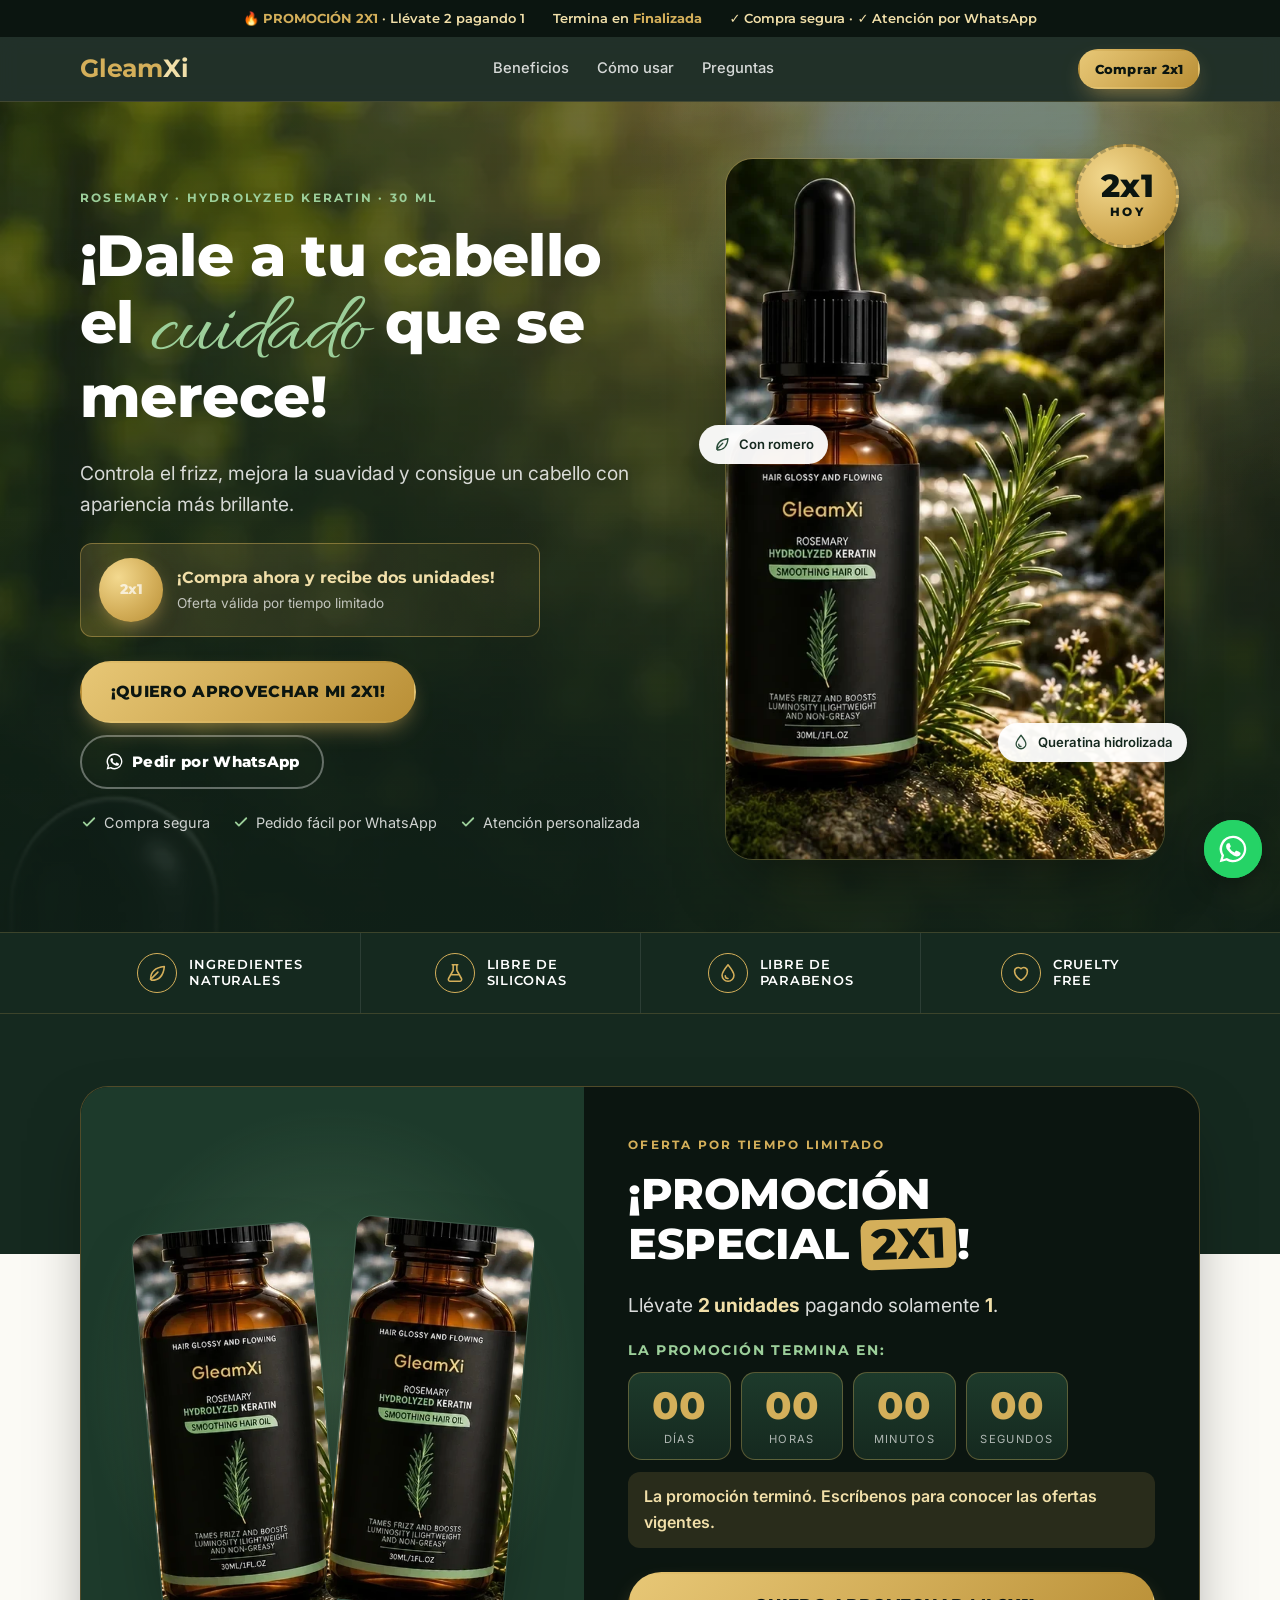
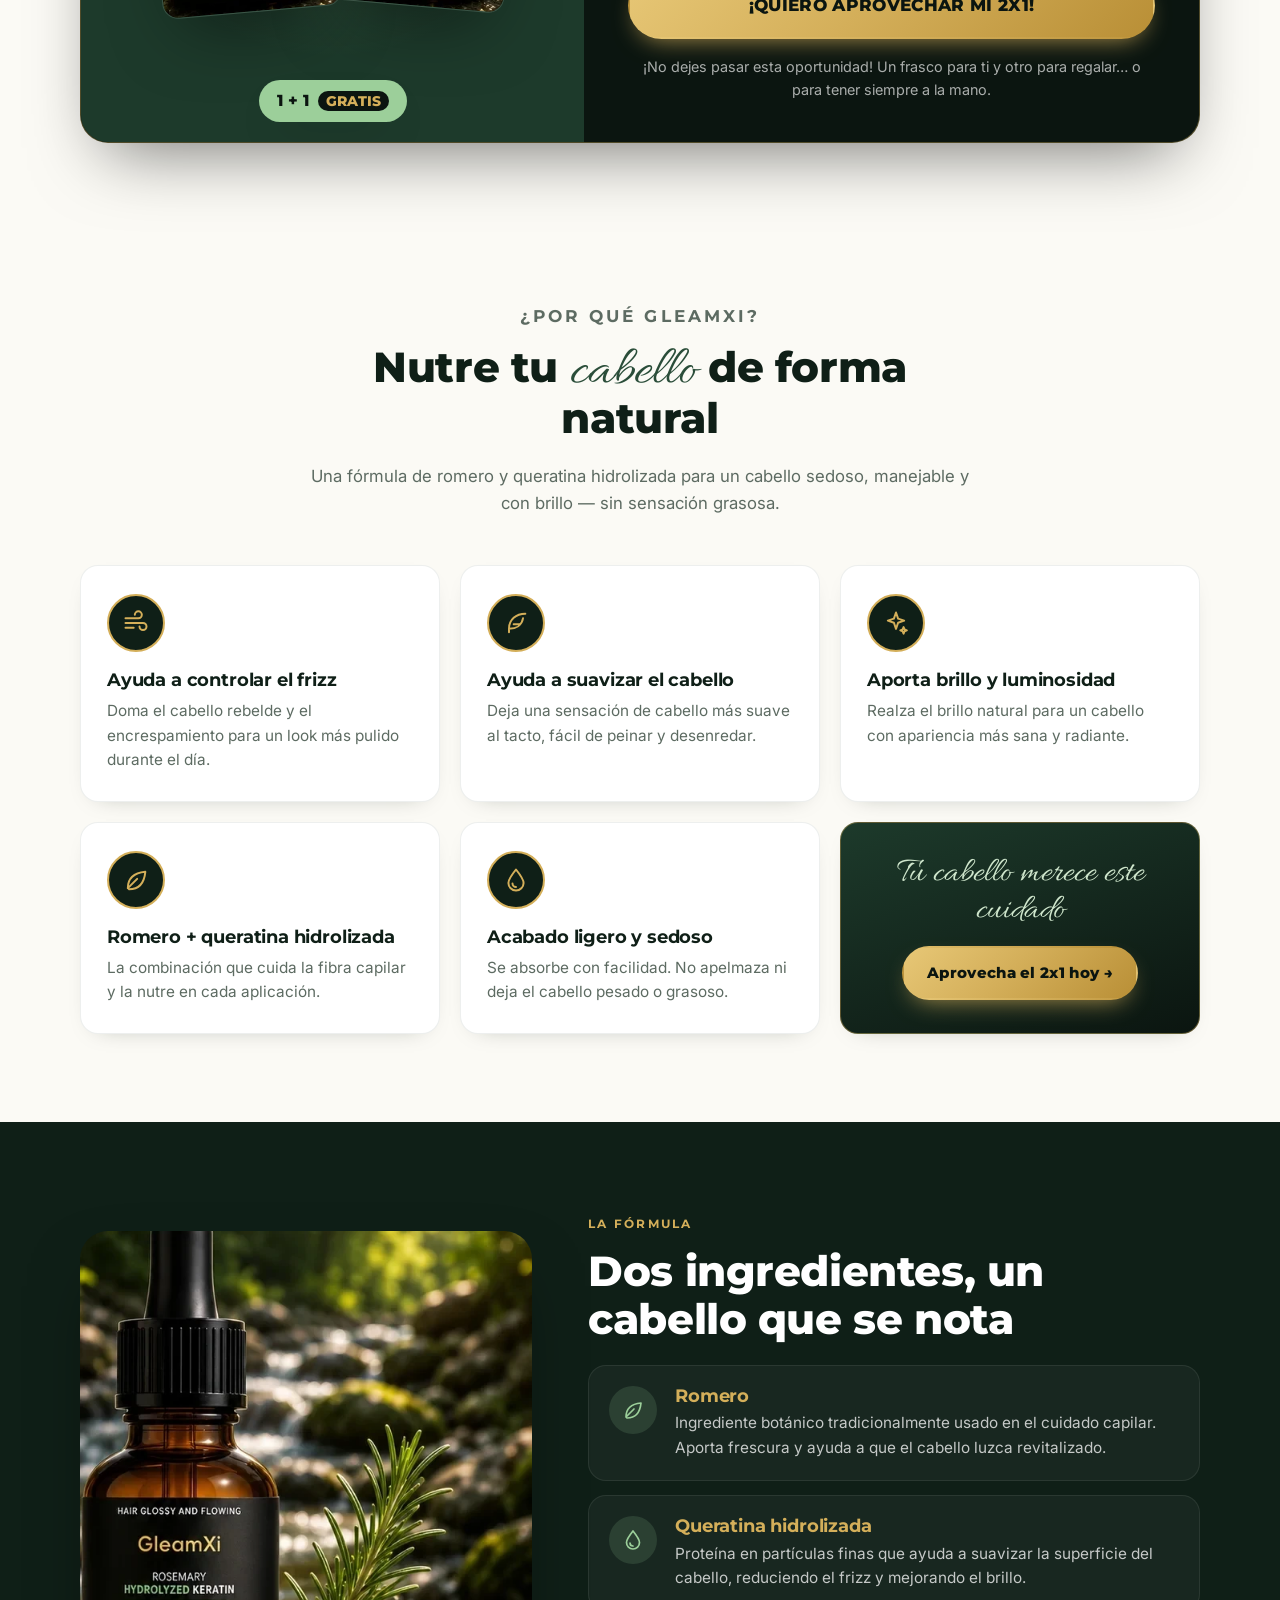
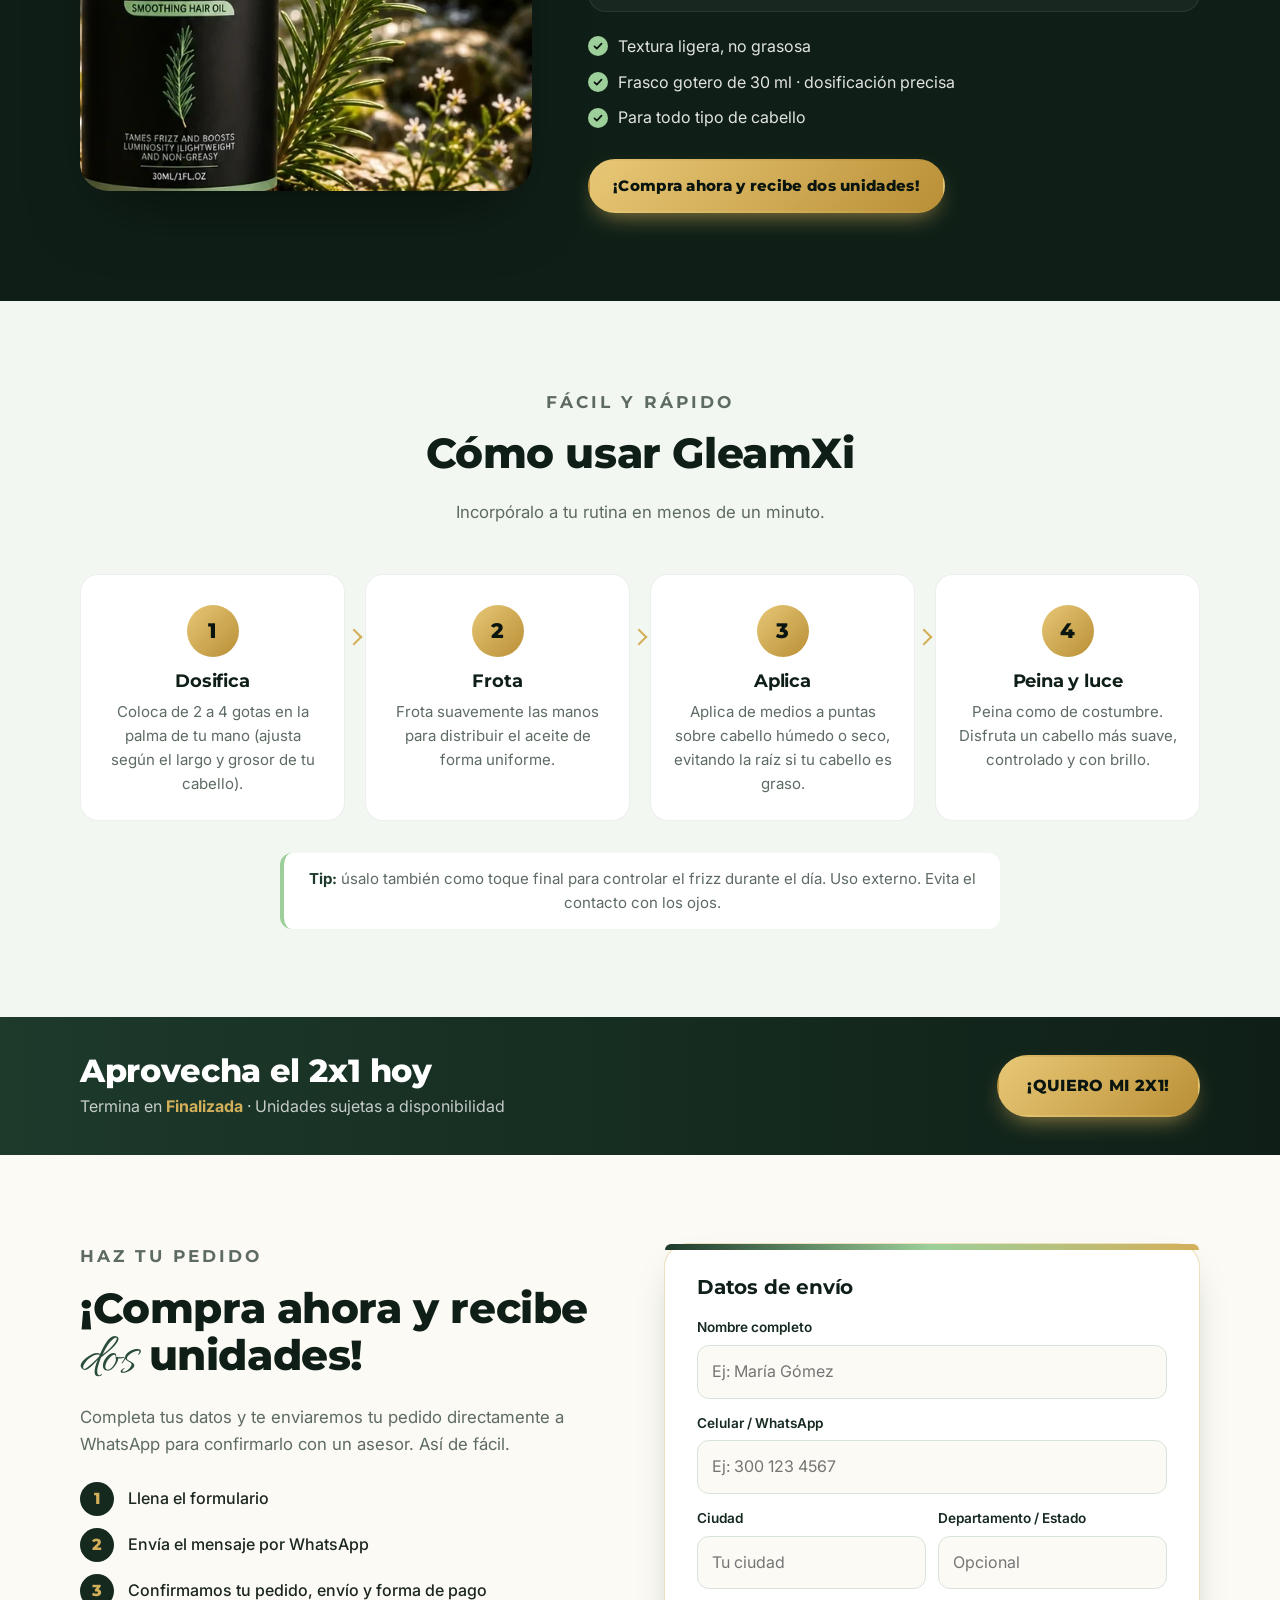
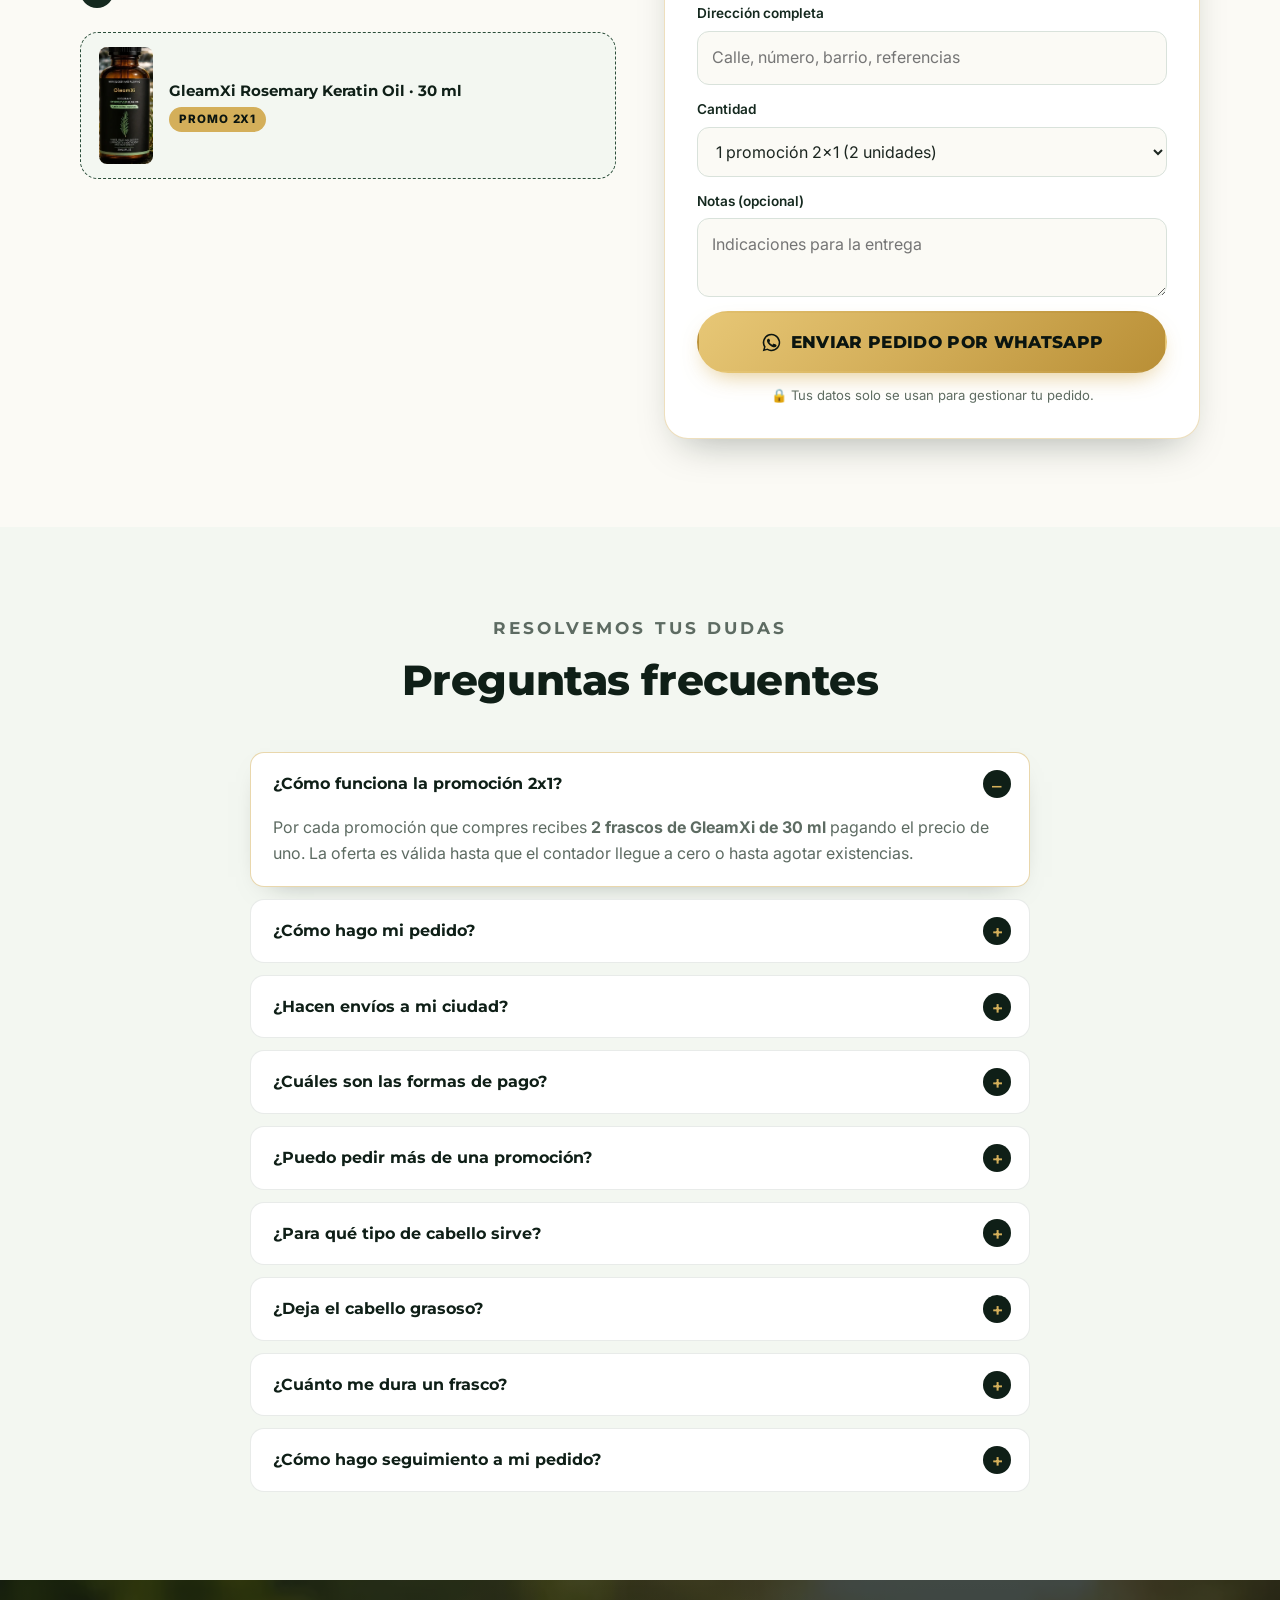
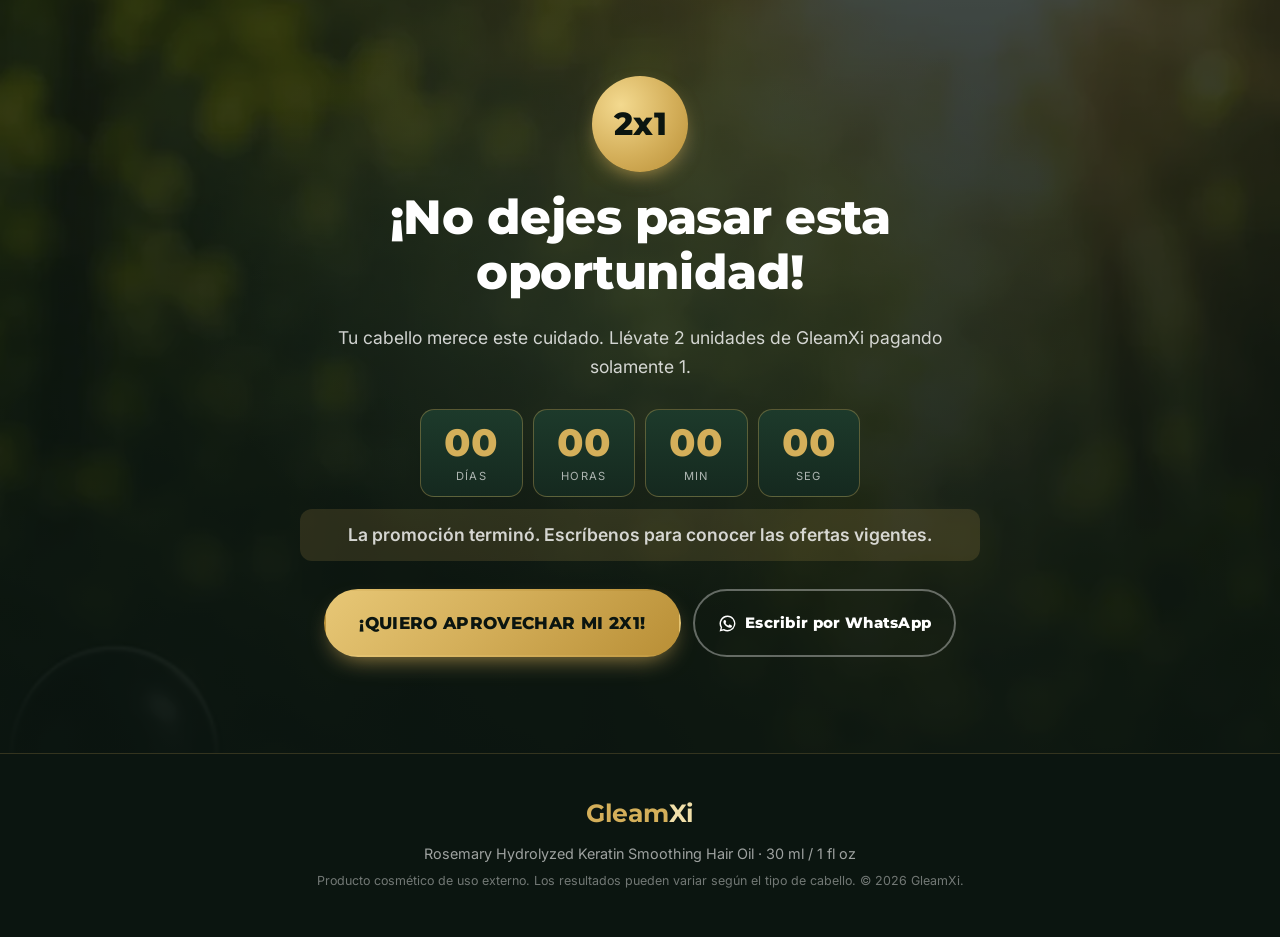
==== commit 7cefb099: "Add GleamXi 2x1 sales landing page Static, responsive landing page with hero, 2x1 offer, fixed-date " ====
--- a/index.html
+++ b/index.html
@@ -1,559 +1,439 @@
-<!DOCTYPE html>
+<!doctype html>
 <html lang="es">
 <head>
-<meta charset="UTF-8" />
-<meta name="viewport" content="width=device-width, initial-scale=1.0" />
-<title>GleamXi — Rosemary Hydrolyzed Keratin Smoothing Hair Oil</title>
-<meta name="description" content="GleamXi Rosemary Hydrolyzed Keratin Smoothing Hair Oil. Aceite capilar de romero y queratina hidrolizada para una apariencia más suave, luminosa y manejable." />
-<link rel="preconnect" href="https://fonts.googleapis.com">
-<link rel="preconnect" href="https://fonts.gstatic.com" crossorigin>
-<link href="https://fonts.googleapis.com/css2?family=Cormorant+Garamond:wght@500;600;700&family=Jost:wght@300;400;500;600&display=swap" rel="stylesheet">
-<link rel="stylesheet" href="css/style.css" />
+  <meta charset="utf-8">
+  <meta name="viewport" content="width=device-width, initial-scale=1">
+  <title>GleamXi · Aceite capilar de Romero y Queratina | Promoción 2x1</title>
+  <meta name="description" content="GleamXi Rosemary Hydrolyzed Keratin Smoothing Hair Oil. Aceite capilar de 30 ml con romero y queratina hidrolizada. Controla el frizz y aporta brillo. ¡Promoción 2x1 por tiempo limitado!">
+  <meta name="theme-color" content="#0f1f17">
+  <meta property="og:type" content="product">
+  <meta property="og:title" content="GleamXi · ¡Promoción 2x1! Aceite de Romero + Queratina">
+  <meta property="og:description" content="Controla el frizz, mejora la suavidad y consigue un cabello con apariencia más brillante. Llévate 2 pagando 1.">
+  <meta property="og:image" content="assets/img/og-image.jpg">
+  <link rel="icon" href="data:image/svg+xml,%3Csvg xmlns='http://www.w3.org/2000/svg' viewBox='0 0 64 64'%3E%3Crect width='64' height='64' rx='14' fill='%230f1f17'/%3E%3Cpath d='M32 12c-8 10-12 18-12 25a12 12 0 0024 0c0-7-4-15-12-25z' fill='%23d4af5a'/%3E%3C/svg%3E">
+  <link rel="preconnect" href="https://fonts.googleapis.com">
+  <link rel="preconnect" href="https://fonts.gstatic.com" crossorigin>
+  <link href="https://fonts.googleapis.com/css2?family=Allura&family=Montserrat:wght@500;600;700;800&family=Inter:wght@400;500;600&display=swap" rel="stylesheet">
+  <link rel="preload" as="image" href="assets/img/gleamxi-producto.webp" type="image/webp">
+  <link rel="stylesheet" href="assets/css/styles.css">
 </head>
 <body>
 
-<!-- ============ SVG SPRITE (icons + illustrated product bottle) ============ -->
-<svg style="display:none" aria-hidden="true">
-  <defs>
-    <linearGradient id="gxGoldGrad" x1="0" y1="0" x2="1" y2="1">
-      <stop offset="0%" stop-color="#f0e0b8"/>
-      <stop offset="45%" stop-color="#c9a566"/>
-      <stop offset="100%" stop-color="#9c7940"/>
-    </linearGradient>
-    <linearGradient id="gxGlassGrad" x1="0" y1="0" x2="1" y2="1">
-      <stop offset="0%" stop-color="#24402f"/>
-      <stop offset="55%" stop-color="#12241a"/>
-      <stop offset="100%" stop-color="#080f0a"/>
-    </linearGradient>
-    <linearGradient id="gxNeckGrad" x1="0" y1="0" x2="0" y2="1">
-      <stop offset="0%" stop-color="#1c3324"/>
-      <stop offset="100%" stop-color="#0a140e"/>
-    </linearGradient>
-  </defs>
-
-  <!-- Product bottle illustration -->
-  <symbol id="gx-bottle" viewBox="0 0 240 480">
-    <ellipse cx="120" cy="452" rx="66" ry="14" fill="#000" opacity="0.35"/>
-    <rect x="86" y="16" width="68" height="20" rx="6" fill="url(#gxGoldGrad)"/>
-    <rect x="82" y="32" width="76" height="40" rx="10" fill="url(#gxGoldGrad)"/>
-    <rect x="86" y="66" width="68" height="10" fill="#8a6a38" opacity="0.5"/>
-    <path d="M104 74 L136 74 L146 118 L94 118 Z" fill="url(#gxNeckGrad)"/>
-    <rect x="40" y="110" width="160" height="326" rx="30" fill="url(#gxGlassGrad)"/>
-    <rect x="40" y="110" width="160" height="326" rx="30" fill="none" stroke="#3c5a45" stroke-opacity="0.4" stroke-width="1.5"/>
-    <path d="M58 130 C58 122 66 118 74 118 L80 118 L80 420 C80 428 74 434 66 434 C58 434 58 428 58 420 Z" fill="#ffffff" opacity="0.05"/>
-    <rect x="60" y="196" width="120" height="150" rx="12" fill="#f4f1e8"/>
-    <rect x="60" y="196" width="120" height="150" rx="12" fill="none" stroke="#c9a566" stroke-opacity="0.5" stroke-width="1"/>
-    <line x1="78" y1="224" x2="162" y2="224" stroke="#a9824a" stroke-width="1"/>
-    <text x="120" y="250" text-anchor="middle" font-family="Cormorant Garamond, serif" font-weight="600" font-size="27" fill="#12241a" letter-spacing="1">GleamXi</text>
-    <text x="120" y="270" text-anchor="middle" font-family="Jost, sans-serif" font-size="7.5" letter-spacing="1.5" fill="#4d564c">ROSEMARY + KERATIN</text>
-    <text x="120" y="283" text-anchor="middle" font-family="Jost, sans-serif" font-size="7.5" letter-spacing="1.5" fill="#4d564c">SMOOTHING HAIR OIL</text>
-    <line x1="78" y1="298" x2="162" y2="298" stroke="#a9824a" stroke-width="1"/>
-    <text x="120" y="322" text-anchor="middle" font-family="Jost, sans-serif" font-size="8" letter-spacing="1" fill="#7c8a78">30 ml · 1 fl oz</text>
-    <rect x="40" y="410" width="160" height="26" rx="10" fill="#000" opacity="0.18"/>
-  </symbol>
-
-  <!-- Rosemary sprig -->
-  <symbol id="gx-rosemary" viewBox="0 0 60 220">
-    <path d="M30 4 C30 90 30 150 30 216" stroke="#5c7a5c" stroke-width="2.5" fill="none" stroke-linecap="round"/>
-    <g fill="#7d9a70">
-      <ellipse cx="30" cy="26" rx="4" ry="15" transform="rotate(-40 30 26)"/>
-      <ellipse cx="30" cy="26" rx="4" ry="15" transform="rotate(40 30 26)"/>
-      <ellipse cx="30" cy="50" rx="4" ry="15" transform="rotate(-40 30 50)"/>
-      <ellipse cx="30" cy="50" rx="4" ry="15" transform="rotate(40 30 50)"/>
-      <ellipse cx="30" cy="74" rx="4" ry="15" transform="rotate(-38 30 74)"/>
-      <ellipse cx="30" cy="74" rx="4" ry="15" transform="rotate(38 30 74)"/>
-      <ellipse cx="30" cy="98" rx="4" ry="15" transform="rotate(-36 30 98)"/>
-      <ellipse cx="30" cy="98" rx="4" ry="15" transform="rotate(36 30 98)"/>
-      <ellipse cx="30" cy="122" rx="4" ry="14" transform="rotate(-34 30 122)"/>
-      <ellipse cx="30" cy="122" rx="4" ry="14" transform="rotate(34 30 122)"/>
-      <ellipse cx="30" cy="145" rx="4" ry="13" transform="rotate(-32 30 145)"/>
-      <ellipse cx="30" cy="145" rx="4" ry="13" transform="rotate(32 30 145)"/>
-    </g>
-  </symbol>
-
-  <symbol id="gx-rosemary-cluster" viewBox="0 0 320 320">
-    <use href="#gx-rosemary" x="20" y="60" width="70" height="230" transform="rotate(-18 55 175)"/>
-    <use href="#gx-rosemary" x="120" y="10" width="80" height="260" transform="rotate(6 160 140)"/>
-    <use href="#gx-rosemary" x="220" y="70" width="70" height="220" transform="rotate(24 255 180)"/>
-  </symbol>
-
-  <!-- UI / feature icons (24x24, stroke) -->
-  <symbol id="ic-check" viewBox="0 0 24 24"><path d="M4 12.5L9.5 18L20 6" stroke="currentColor" stroke-width="1.8" fill="none" stroke-linecap="round" stroke-linejoin="round"/></symbol>
-  <symbol id="ic-shield" viewBox="0 0 24 24"><path d="M12 3l7 3v6c0 4.5-3 7.7-7 9-4-1.3-7-4.5-7-9V6l7-3z" stroke="currentColor" stroke-width="1.6" fill="none" stroke-linejoin="round"/><path d="M9 12l2 2 4-4.5" stroke="currentColor" stroke-width="1.6" fill="none" stroke-linecap="round" stroke-linejoin="round"/></symbol>
-  <symbol id="ic-truck" viewBox="0 0 24 24"><path d="M2.5 6.5h11v9h-11z" stroke="currentColor" stroke-width="1.6" fill="none" stroke-linejoin="round"/><path d="M13.5 10h4l3 3v2.5h-7z" stroke="currentColor" stroke-width="1.6" fill="none" stroke-linejoin="round"/><circle cx="6.5" cy="17.5" r="1.6" stroke="currentColor" stroke-width="1.5" fill="none"/><circle cx="17" cy="17.5" r="1.6" stroke="currentColor" stroke-width="1.5" fill="none"/></symbol>
-  <symbol id="ic-chat" viewBox="0 0 24 24"><path d="M4 5h16v11H9l-5 4V5z" stroke="currentColor" stroke-width="1.6" fill="none" stroke-linejoin="round"/></symbol>
-  <symbol id="ic-lock" viewBox="0 0 24 24"><rect x="5" y="10.5" width="14" height="9.5" rx="2" stroke="currentColor" stroke-width="1.6" fill="none"/><path d="M8 10.5V8a4 4 0 018 0v2.5" stroke="currentColor" stroke-width="1.6" fill="none"/></symbol>
-  <symbol id="ic-return" viewBox="0 0 24 24"><path d="M4 11a8 8 0 1 1 2.2 5.5" stroke="currentColor" stroke-width="1.6" fill="none" stroke-linecap="round"/><path d="M4 6.5V11h4.5" stroke="currentColor" stroke-width="1.6" fill="none" stroke-linecap="round" stroke-linejoin="round"/></symbol>
-  <symbol id="ic-leaf" viewBox="0 0 24 24"><path d="M5 19c8 1 14-5 14-14-8 0-14 6-14 14z" stroke="currentColor" stroke-width="1.6" fill="none" stroke-linejoin="round"/><path d="M5 19c2-4 6-8 11-10.5" stroke="currentColor" stroke-width="1.4" fill="none" stroke-linecap="round"/></symbol>
-  <symbol id="ic-sparkle" viewBox="0 0 24 24"><path d="M12 3l1.8 5.6L19.5 10.5l-5.7 1.9L12 18l-1.8-5.6-5.7-1.9 5.7-1.9L12 3z" stroke="currentColor" stroke-width="1.4" fill="none" stroke-linejoin="round"/></symbol>
-  <symbol id="ic-drop" viewBox="0 0 24 24"><path d="M12 3.5S6 11 6 15a6 6 0 0012 0c0-4-6-11.5-6-11.5z" stroke="currentColor" stroke-width="1.6" fill="none" stroke-linejoin="round"/></symbol>
-  <symbol id="ic-comb" viewBox="0 0 24 24"><path d="M4 5h16v3H4z" stroke="currentColor" stroke-width="1.6" fill="none" stroke-linejoin="round"/><path d="M6 8v11M9.5 8v11M13 8v11M16.5 8v11M20 8v11" stroke="currentColor" stroke-width="1.4" stroke-linecap="round"/></symbol>
-  <symbol id="ic-hand" viewBox="0 0 24 24"><path d="M8 12V5.5a1.5 1.5 0 013 0V11" stroke="currentColor" stroke-width="1.5" fill="none" stroke-linecap="round"/><path d="M11 11V4.5a1.5 1.5 0 013 0V11" stroke="currentColor" stroke-width="1.5" fill="none" stroke-linecap="round"/><path d="M14 11V6a1.5 1.5 0 013 0v6.5" stroke="currentColor" stroke-width="1.5" fill="none" stroke-linecap="round"/><path d="M17 12.5V9a1.5 1.5 0 013 0v6c0 3.5-2.5 6-6 6h-2c-2.2 0-3.4-.8-4.6-2.4L4 13.8c-.6-.8-.4-1.8.5-2.2.7-.3 1.4-.1 1.9.5L8 14" stroke="currentColor" stroke-width="1.5" fill="none" stroke-linecap="round" stroke-linejoin="round"/></symbol>
-  <symbol id="ic-star" viewBox="0 0 24 24"><path d="M12 3.5l2.6 5.4 5.9.8-4.3 4.1 1 5.9L12 16.9l-5.2 2.8 1-5.9-4.3-4.1 5.9-.8L12 3.5z" fill="currentColor"/></symbol>
-  <symbol id="ic-arrow" viewBox="0 0 24 24"><path d="M5 12h14M13 6l6 6-6 6" stroke="currentColor" stroke-width="1.6" fill="none" stroke-linecap="round" stroke-linejoin="round"/></symbol>
-  <symbol id="ic-close" viewBox="0 0 24 24"><path d="M6 6l12 12M18 6L6 18" stroke="currentColor" stroke-width="1.6" stroke-linecap="round"/></symbol>
-  <symbol id="ic-burger" viewBox="0 0 24 24"><path d="M4 7h16M4 12h16M4 17h16" stroke="currentColor" stroke-width="1.6" stroke-linecap="round"/></symbol>
-  <symbol id="ic-ig" viewBox="0 0 24 24"><rect x="4" y="4" width="16" height="16" rx="5" stroke="currentColor" stroke-width="1.5" fill="none"/><circle cx="12" cy="12" r="3.6" stroke="currentColor" stroke-width="1.5" fill="none"/><circle cx="16.6" cy="7.4" r="1" fill="currentColor"/></symbol>
-  <symbol id="ic-fb" viewBox="0 0 24 24"><path d="M14 21v-7h2.4l.4-3H14V9c0-.9.2-1.5 1.6-1.5H17V5c-.3 0-1.2-.1-2.2-.1-2.2 0-3.7 1.3-3.7 3.8V11H8.5v3H11v7h3z" fill="currentColor"/></symbol>
-  <symbol id="ic-tt" viewBox="0 0 24 24"><path d="M13.5 3.5c.5 2 2 3.4 4 3.6v2.6c-1.5 0-2.9-.5-4-1.3v6.2a5.4 5.4 0 11-4.7-5.4v2.7a2.7 2.7 0 102 2.6V3.5h2.7z" fill="currentColor"/></symbol>
-</svg>
-
-<!-- ============ TOP ANNOUNCEMENT BAR ============ -->
-<div class="announce">
-  <div class="announce__track">
-    <span class="announce__item"><svg><use href="#ic-truck"/></svg>Envío disponible</span>
-    <span class="announce__item"><svg><use href="#ic-lock"/></svg>Compra segura</span>
-    <span class="announce__item"><svg><use href="#ic-chat"/></svg>Atención al cliente</span>
+  <!-- ===== Barra de anuncio ===== -->
+  <div class="announce" role="region" aria-label="Promoción">
+    <div class="announce__track">
+      <span>🔥 <strong>PROMOCIÓN 2X1</strong> · Llévate 2 pagando 1</span>
+      <span class="announce__timer">Termina en <strong data-countdown-inline>--:--:--</strong></span>
+      <span class="announce__hide-sm">✓ Compra segura · ✓ Atención por WhatsApp</span>
+    </div>
   </div>
-</div>
-
-<!-- ============ HEADER ============ -->
-<header class="site-header">
-  <nav class="nav container">
-    <a href="#top" class="nav__logo">Gleam<span>Xi</span></a>
-    <ul class="nav__links">
-      <li><a href="#beneficios">Beneficios</a></li>
-      <li><a href="#ingredientes">Ingredientes</a></li>
-      <li><a href="#como-usar">Cómo usar</a></li>
-      <li><a href="#resenas">Reseñas</a></li>
-      <li><a href="#faq">FAQ</a></li>
-    </ul>
-    <div class="nav__actions">
-      <a href="#oferta" class="btn btn--gold nav__cta">Comprar ahora</a>
-      <button class="nav__burger" aria-label="Abrir menú"><svg><use href="#ic-burger"/></svg></button>
+
+  <!-- ===== Header ===== -->
+  <header class="header" id="top">
+    <div class="container header__inner">
+      <a href="#top" class="logo" aria-label="GleamXi inicio">Gleam<span>Xi</span></a>
+      <nav class="nav" aria-label="Principal">
+        <a href="#beneficios">Beneficios</a>
+        <a href="#como-usar">Cómo usar</a>
+        <a href="#preguntas">Preguntas</a>
+      </nav>
+      <a href="#pedido" class="btn btn--gold btn--sm">Comprar 2x1</a>
     </div>
-  </nav>
-</header>
-
-<div class="mobile-drawer">
-  <button class="mobile-drawer__close" aria-label="Cerrar menú"><svg><use href="#ic-close"/></svg></button>
-  <ul>
-    <li><a href="#beneficios">Beneficios</a></li>
-    <li><a href="#ingredientes">Ingredientes</a></li>
-    <li><a href="#como-usar">Cómo usar</a></li>
-    <li><a href="#resenas">Reseñas</a></li>
-    <li><a href="#faq">FAQ</a></li>
-    <li><a href="#oferta">Comprar</a></li>
-  </ul>
-</div>
-
-<main id="top">
-
-  <!-- ============ HERO ============ -->
-  <section class="hero">
-    <div class="container hero__grid">
-      <div data-reveal>
-        <span class="hero__eyebrow">Romero · Queratina hidrolizada</span>
-        <h1>Cabello suave, brillante<br>y con <em>apariencia saludable</em></h1>
-        <p class="lede">Una fórmula ligera con romero y queratina hidrolizada diseñada para cuidar tu cabello y darle una apariencia más suave, luminosa y manejable.</p>
-        <div class="hero__actions">
-          <a href="#oferta" class="btn btn--gold">Comprar ahora</a>
-          <div class="hero__price">
-            <small>GleamXi · 30 ml</small>
-            <strong>$24.99</strong>
-          </div>
-        </div>
-        <ul class="trust-row">
-          <li><svg><use href="#ic-shield"/></svg>Compra segura</li>
-          <li><svg><use href="#ic-lock"/></svg>Pago protegido</li>
-          <li><svg><use href="#ic-chat"/></svg>Atención al cliente</li>
-        </ul>
-      </div>
-      <div class="hero__visual" data-reveal="scale">
-        <div class="hero__stage">
-          <svg class="hero__leaf-a"><use href="#gx-rosemary" width="90" height="330"/></svg>
-          <svg class="bottle-illustration" viewBox="0 0 240 480"><use href="#gx-bottle"/></svg>
-          <svg class="hero__leaf-b"><use href="#gx-rosemary" width="110" height="400"/></svg>
-          <span class="hero__badge">30 ml / 1 fl oz</span>
-        </div>
-      </div>
-    </div>
-  </section>
-
-  <!-- ============ BENEFICIOS ============ -->
-  <section class="section" id="beneficios">
-    <div class="container">
-      <div class="section-head" data-reveal>
-        <span class="eyebrow">Beneficios</span>
-        <h2>Tu rutina de cabello, mejorada</h2>
-        <p>Una fórmula ligera pensada para acompañar tu cabello en el día a día.</p>
-      </div>
-      <div class="benefits-grid">
-        <div class="benefit-card" data-reveal>
-          <div class="benefit-card__icon"><svg><use href="#ic-drop"/></svg></div>
-          <h3>Suavidad</h3>
-          <p>Ayuda a dejar el cabello con una sensación más suave y manejable.</p>
-        </div>
-        <div class="benefit-card" data-reveal>
-          <div class="benefit-card__icon"><svg><use href="#ic-sparkle"/></svg></div>
-          <h3>Brillo</h3>
-          <p>Aporta una apariencia luminosa y saludable al cabello.</p>
-        </div>
-        <div class="benefit-card" data-reveal>
-          <div class="benefit-card__icon"><svg><use href="#ic-comb"/></svg></div>
-          <h3>Control del frizz</h3>
-          <p>Ayuda a controlar la apariencia del frizz y los cabellos rebeldes.</p>
-        </div>
-        <div class="benefit-card" data-reveal>
-          <div class="benefit-card__icon"><svg><use href="#ic-leaf"/></svg></div>
-          <h3>Cuidado</h3>
-          <p>Una fórmula ligera pensada para complementar tu rutina capilar.</p>
-        </div>
-      </div>
-    </div>
-  </section>
-
-  <!-- ============ INGREDIENTES ============ -->
-  <section class="section section--cream" id="ingredientes">
-    <div class="container ingredients">
-      <div class="ingredients__visual" data-reveal="scale">
-        <svg class="leaf-cluster leaf-cluster--tl"><use href="#gx-rosemary-cluster"/></svg>
-        <svg class="bottle-illustration" viewBox="0 0 240 480"><use href="#gx-bottle"/></svg>
-        <svg class="leaf-cluster leaf-cluster--br"><use href="#gx-rosemary-cluster"/></svg>
-      </div>
-      <div data-reveal>
-        <span class="eyebrow">Ingredientes</span>
-        <h2>Una combinación pensada para tu cabello</h2>
-        <div class="ingredient-list">
-          <div class="ingredient-item">
-            <div class="ingredient-item__icon"><svg><use href="#ic-leaf"/></svg></div>
+  </header>
+
+  <main>
+
+    <!-- ===== 1. HERO ===== -->
+    <section class="hero">
+      <div class="hero__bg" aria-hidden="true"></div>
+      <div class="container hero__grid">
+        <div class="hero__copy">
+          <p class="eyebrow reveal">Rosemary · Hydrolyzed Keratin · 30 ml</p>
+          <h1 class="hero__title reveal">¡Dale a tu cabello el <span class="script">cuidado</span> que se merece!</h1>
+          <p class="hero__sub reveal">Controla el frizz, mejora la suavidad y consigue un cabello con apariencia más brillante.</p>
+
+          <div class="hero__promo reveal">
+            <span class="badge-2x1">2x1</span>
+            <div>
+              <strong>¡Compra ahora y recibe dos unidades!</strong>
+              <span>Oferta válida por tiempo limitado</span>
+            </div>
+          </div>
+
+          <div class="hero__ctas reveal">
+            <a href="#oferta" class="btn btn--gold btn--lg btn--pulse">¡QUIERO APROVECHAR MI 2X1!</a>
+            <a href="#" class="btn btn--ghost" data-whatsapp="Hola, quiero información sobre el aceite GleamXi y la promoción 2x1.">
+              <svg class="ico" viewBox="0 0 24 24" aria-hidden="true"><use href="#i-wa"/></svg> Pedir por WhatsApp
+            </a>
+          </div>
+
+          <ul class="trust reveal">
+            <li><svg viewBox="0 0 24 24"><use href="#i-check"/></svg>Compra segura</li>
+            <li><svg viewBox="0 0 24 24"><use href="#i-check"/></svg>Pedido fácil por WhatsApp</li>
+            <li><svg viewBox="0 0 24 24"><use href="#i-check"/></svg>Atención personalizada</li>
+          </ul>
+        </div>
+
+        <div class="hero__media reveal">
+          <div class="hero__frame">
+            <picture>
+              <source srcset="assets/img/gleamxi-producto.webp" type="image/webp">
+              <img src="assets/img/gleamxi-producto.jpg" alt="Frasco gotero de GleamXi Rosemary Hydrolyzed Keratin Smoothing Hair Oil de 30 ml junto a una rama de romero" width="564" height="900" fetchpriority="high">
+            </picture>
+            <div class="sticker" aria-hidden="true"><b>2x1</b><span>HOY</span></div>
+            <div class="chip chip--a"><svg viewBox="0 0 24 24"><use href="#i-leaf"/></svg> Con romero</div>
+            <div class="chip chip--b"><svg viewBox="0 0 24 24"><use href="#i-drop"/></svg> Queratina hidrolizada</div>
+          </div>
+        </div>
+      </div>
+    </section>
+
+    <!-- ===== Franja de sellos ===== -->
+    <section class="seals" aria-label="Características">
+      <div class="container seals__grid">
+        <div class="seal"><svg viewBox="0 0 24 24"><use href="#i-leaf"/></svg><span>Ingredientes<br>naturales</span></div>
+        <div class="seal"><svg viewBox="0 0 24 24"><use href="#i-flask"/></svg><span>Libre de<br>siliconas</span></div>
+        <div class="seal"><svg viewBox="0 0 24 24"><use href="#i-drop"/></svg><span>Libre de<br>parabenos</span></div>
+        <div class="seal"><svg viewBox="0 0 24 24"><use href="#i-heart"/></svg><span>Cruelty<br>free</span></div>
+      </div>
+    </section>
+
+    <!-- ===== 2 + 3. PROMOCIÓN 2X1 + TEMPORIZADOR ===== -->
+    <section class="offer" id="oferta">
+      <div class="container">
+        <div class="offer__card reveal">
+          <div class="offer__media">
+            <div class="duo" aria-hidden="true">
+              <img src="assets/img/gleamxi-detalle.webp" alt="" width="264" height="570" loading="lazy">
+              <img src="assets/img/gleamxi-detalle.webp" alt="" width="264" height="570" loading="lazy">
+            </div>
+            <span class="duo__plus">1 + 1 <em>GRATIS</em></span>
+          </div>
+
+          <div class="offer__body">
+            <p class="eyebrow eyebrow--gold">Oferta por tiempo limitado</p>
+            <h2 class="offer__title">¡PROMOCIÓN ESPECIAL <span>2X1</span>!</h2>
+            <p class="offer__lead">Llévate <strong>2 unidades</strong> pagando solamente <strong>1</strong>.</p>
+
+            <div class="price" data-price hidden>
+              <span class="price__old" data-price-old></span>
+              <span class="price__new" data-price-new></span>
+              <span class="price__save" data-price-save></span>
+            </div>
+
+            <div class="countdown" data-countdown aria-live="polite">
+              <p class="countdown__label">La promoción termina en:</p>
+              <div class="countdown__grid">
+                <div class="cd"><span data-cd="d">00</span><small>Días</small></div>
+                <div class="cd"><span data-cd="h">00</span><small>Horas</small></div>
+                <div class="cd"><span data-cd="m">00</span><small>Minutos</small></div>
+                <div class="cd"><span data-cd="s">00</span><small>Segundos</small></div>
+              </div>
+              <p class="countdown__ended" data-cd-ended hidden></p>
+            </div>
+
+            <a href="#pedido" class="btn btn--gold btn--xl btn--pulse btn--block">¡QUIERO APROVECHAR MI 2X1!</a>
+            <p class="offer__note">¡No dejes pasar esta oportunidad! Un frasco para ti y otro para regalar… o para tener siempre a la mano.</p>
+          </div>
+        </div>
+      </div>
+    </section>
+
+    <!-- ===== 4. BENEFICIOS ===== -->
+    <section class="section" id="beneficios">
+      <div class="container">
+        <header class="section__head reveal">
+          <p class="eyebrow">¿Por qué GleamXi?</p>
+          <h2>Nutre tu <span class="script">cabello</span> de forma natural</h2>
+          <p>Una fórmula de romero y queratina hidrolizada para un cabello sedoso, manejable y con brillo — sin sensación grasosa.</p>
+        </header>
+
+        <div class="benefits">
+          <article class="benefit reveal">
+            <div class="benefit__icon"><svg viewBox="0 0 24 24"><use href="#i-wind"/></svg></div>
+            <h3>Ayuda a controlar el frizz</h3>
+            <p>Doma el cabello rebelde y el encrespamiento para un look más pulido durante el día.</p>
+          </article>
+          <article class="benefit reveal">
+            <div class="benefit__icon"><svg viewBox="0 0 24 24"><use href="#i-feather"/></svg></div>
+            <h3>Ayuda a suavizar el cabello</h3>
+            <p>Deja una sensación de cabello más suave al tacto, fácil de peinar y desenredar.</p>
+          </article>
+          <article class="benefit reveal">
+            <div class="benefit__icon"><svg viewBox="0 0 24 24"><use href="#i-spark"/></svg></div>
+            <h3>Aporta brillo y luminosidad</h3>
+            <p>Realza el brillo natural para un cabello con apariencia más sana y radiante.</p>
+          </article>
+          <article class="benefit reveal">
+            <div class="benefit__icon"><svg viewBox="0 0 24 24"><use href="#i-leaf"/></svg></div>
+            <h3>Romero + queratina hidrolizada</h3>
+            <p>La combinación que cuida la fibra capilar y la nutre en cada aplicación.</p>
+          </article>
+          <article class="benefit reveal">
+            <div class="benefit__icon"><svg viewBox="0 0 24 24"><use href="#i-drop"/></svg></div>
+            <h3>Acabado ligero y sedoso</h3>
+            <p>Se absorbe con facilidad. No apelmaza ni deja el cabello pesado o grasoso.</p>
+          </article>
+          <a href="#pedido" class="benefit benefit--cta reveal">
+            <p class="script">Tu cabello merece este cuidado</p>
+            <span class="btn btn--gold">Aprovecha el 2x1 hoy →</span>
+          </a>
+        </div>
+      </div>
+    </section>
+
+    <!-- ===== Fórmula ===== -->
+    <section class="formula">
+      <div class="container formula__grid">
+        <div class="formula__media reveal">
+          <picture>
+            <source srcset="assets/img/gleamxi-producto.webp" type="image/webp">
+            <img src="assets/img/gleamxi-producto.jpg" alt="Aceite GleamXi sobre una roca con musgo junto a un arroyo" width="564" height="900" loading="lazy">
+          </picture>
+        </div>
+        <div class="formula__copy">
+          <p class="eyebrow eyebrow--gold reveal">La fórmula</p>
+          <h2 class="reveal">Dos ingredientes, un cabello que se nota</h2>
+          <div class="ingredient reveal">
+            <div class="ingredient__icon"><svg viewBox="0 0 24 24"><use href="#i-leaf"/></svg></div>
             <div>
               <h3>Romero</h3>
-              <p>Asociado con una rutina de cuidado capilar natural.</p>
-            </div>
-          </div>
-          <div class="ingredient-item">
-            <div class="ingredient-item__icon"><svg><use href="#ic-sparkle"/></svg></div>
+              <p>Ingrediente botánico tradicionalmente usado en el cuidado capilar. Aporta frescura y ayuda a que el cabello luzca revitalizado.</p>
+            </div>
+          </div>
+          <div class="ingredient reveal">
+            <div class="ingredient__icon"><svg viewBox="0 0 24 24"><use href="#i-drop"/></svg></div>
             <div>
               <h3>Queratina hidrolizada</h3>
-              <p>Ingrediente utilizado en productos capilares para ayudar a mejorar la apariencia y sensación del cabello.</p>
-            </div>
-          </div>
-        </div>
-      </div>
+              <p>Proteína en partículas finas que ayuda a suavizar la superficie del cabello, reduciendo el frizz y mejorando el brillo.</p>
+            </div>
+          </div>
+          <ul class="checks reveal">
+            <li>Textura ligera, no grasosa</li>
+            <li>Frasco gotero de 30 ml · dosificación precisa</li>
+            <li>Para todo tipo de cabello</li>
+          </ul>
+          <a href="#oferta" class="btn btn--gold reveal">¡Compra ahora y recibe dos unidades!</a>
+        </div>
+      </div>
+    </section>
+
+    <!-- ===== 5a. CÓMO USAR ===== -->
+    <section class="section section--soft" id="como-usar">
+      <div class="container">
+        <header class="section__head reveal">
+          <p class="eyebrow">Fácil y rápido</p>
+          <h2>Cómo usar GleamXi</h2>
+          <p>Incorpóralo a tu rutina en menos de un minuto.</p>
+        </header>
+        <ol class="steps">
+          <li class="step reveal">
+            <span class="step__n">1</span>
+            <h3>Dosifica</h3>
+            <p>Coloca de 2 a 4 gotas en la palma de tu mano (ajusta según el largo y grosor de tu cabello).</p>
+          </li>
+          <li class="step reveal">
+            <span class="step__n">2</span>
+            <h3>Frota</h3>
+            <p>Frota suavemente las manos para distribuir el aceite de forma uniforme.</p>
+          </li>
+          <li class="step reveal">
+            <span class="step__n">3</span>
+            <h3>Aplica</h3>
+            <p>Aplica de medios a puntas sobre cabello húmedo o seco, evitando la raíz si tu cabello es graso.</p>
+          </li>
+          <li class="step reveal">
+            <span class="step__n">4</span>
+            <h3>Peina y luce</h3>
+            <p>Peina como de costumbre. Disfruta un cabello más suave, controlado y con brillo.</p>
+          </li>
+        </ol>
+        <p class="tip reveal"><strong>Tip:</strong> úsalo también como toque final para controlar el frizz durante el día. Uso externo. Evita el contacto con los ojos.</p>
+      </div>
+    </section>
+
+    <!-- ===== Banner CTA ===== -->
+    <section class="banner">
+      <div class="container banner__inner reveal">
+        <div>
+          <h2>Aprovecha el 2x1 hoy</h2>
+          <p>Termina en <strong data-countdown-inline>--:--:--</strong> · Unidades sujetas a disponibilidad</p>
+        </div>
+        <a href="#pedido" class="btn btn--gold btn--lg">¡QUIERO MI 2X1!</a>
+      </div>
+    </section>
+
+    <!-- ===== 6. FORMULARIO DE PEDIDO (WhatsApp) ===== -->
+    <section class="section" id="pedido">
+      <div class="container order">
+        <div class="order__info reveal">
+          <p class="eyebrow">Haz tu pedido</p>
+          <h2>¡Compra ahora y recibe <span class="script">dos</span> unidades!</h2>
+          <p>Completa tus datos y te enviaremos tu pedido directamente a WhatsApp para confirmarlo con un asesor. Así de fácil.</p>
+          <ul class="order__steps">
+            <li><span>1</span>Llena el formulario</li>
+            <li><span>2</span>Envía el mensaje por WhatsApp</li>
+            <li><span>3</span>Confirmamos tu pedido, envío y forma de pago</li>
+          </ul>
+          <div class="mini-offer">
+            <img src="assets/img/gleamxi-detalle.webp" alt="" width="66" height="142" loading="lazy">
+            <div>
+              <strong>GleamXi Rosemary Keratin Oil · 30 ml</strong>
+              <span class="mini-offer__tag">PROMO 2X1</span>
+              <span class="mini-offer__price" data-mini-price></span>
+            </div>
+          </div>
+        </div>
+
+        <form class="order__form reveal" id="orderForm" novalidate>
+          <h3>Datos de envío</h3>
+          <label>Nombre completo
+            <input type="text" name="nombre" autocomplete="name" required placeholder="Ej: María Gómez">
+          </label>
+          <label>Celular / WhatsApp
+            <input type="tel" name="telefono" autocomplete="tel" inputmode="tel" required placeholder="Ej: 300 123 4567">
+          </label>
+          <div class="row">
+            <label>Ciudad
+              <input type="text" name="ciudad" autocomplete="address-level2" required placeholder="Tu ciudad">
+            </label>
+            <label>Departamento / Estado
+              <input type="text" name="region" autocomplete="address-level1" placeholder="Opcional">
+            </label>
+          </div>
+          <label>Dirección completa
+            <input type="text" name="direccion" autocomplete="street-address" required placeholder="Calle, número, barrio, referencias">
+          </label>
+          <label>Cantidad
+            <select name="cantidad">
+              <option value="1">1 promoción 2x1 (2 unidades)</option>
+              <option value="2">2 promociones 2x1 (4 unidades)</option>
+              <option value="3">3 promociones 2x1 (6 unidades)</option>
+            </select>
+          </label>
+          <label>Notas (opcional)
+            <textarea name="notas" rows="2" placeholder="Indicaciones para la entrega"></textarea>
+          </label>
+          <p class="form__error" id="formError" role="alert" hidden>Por favor completa los campos obligatorios.</p>
+          <button type="submit" class="btn btn--gold btn--xl btn--block btn--pulse">
+            <svg class="ico" viewBox="0 0 24 24" aria-hidden="true"><use href="#i-wa"/></svg> ENVIAR PEDIDO POR WHATSAPP
+          </button>
+          <p class="form__legal">🔒 Tus datos solo se usan para gestionar tu pedido.</p>
+        </form>
+      </div>
+    </section>
+
+    <!-- ===== 5b. PREGUNTAS FRECUENTES ===== -->
+    <section class="section section--soft" id="preguntas">
+      <div class="container container--narrow">
+        <header class="section__head reveal">
+          <p class="eyebrow">Resolvemos tus dudas</p>
+          <h2>Preguntas frecuentes</h2>
+        </header>
+
+        <div class="faq">
+          <details class="reveal" open>
+            <summary>¿Cómo funciona la promoción 2x1?</summary>
+            <p>Por cada promoción que compres recibes <strong>2 frascos de GleamXi de 30 ml</strong> pagando el precio de uno. La oferta es válida hasta que el contador llegue a cero o hasta agotar existencias.</p>
+          </details>
+          <details class="reveal">
+            <summary>¿Cómo hago mi pedido?</summary>
+            <p>Presiona cualquier botón de compra, completa el formulario y envía el mensaje por WhatsApp. Un asesor confirmará tu pedido, la dirección de entrega y la forma de pago.</p>
+          </details>
+          <details class="reveal">
+            <summary>¿Hacen envíos a mi ciudad?</summary>
+            <p>Escríbenos con tu ciudad y te confirmamos la cobertura. El tiempo y costo de envío dependen de tu ubicación y te los informamos antes de confirmar el pedido.</p>
+          </details>
+          <details class="reveal">
+            <summary>¿Cuáles son las formas de pago?</summary>
+            <p>Te indicamos las formas de pago disponibles al confirmar tu pedido por WhatsApp. No te pedimos datos de tarjeta en esta página.</p>
+          </details>
+          <details class="reveal">
+            <summary>¿Puedo pedir más de una promoción?</summary>
+            <p>¡Sí! En el formulario puedes elegir 1, 2 o 3 promociones 2x1. Si necesitas más unidades, cuéntanos por WhatsApp.</p>
+          </details>
+          <details class="reveal">
+            <summary>¿Para qué tipo de cabello sirve?</summary>
+            <p>Es apto para todo tipo de cabello: liso, ondulado, rizado, teñido o con tendencia al frizz. Ajusta la cantidad de gotas según el largo y grosor.</p>
+          </details>
+          <details class="reveal">
+            <summary>¿Deja el cabello grasoso?</summary>
+            <p>No. Es una fórmula de acabado ligero y sedoso. Recomendamos empezar con pocas gotas y aplicar de medios a puntas.</p>
+          </details>
+          <details class="reveal">
+            <summary>¿Cuánto me dura un frasco?</summary>
+            <p>Depende de la frecuencia de uso y del largo del cabello. Al usar solo unas gotas por aplicación, cada frasco de 30 ml rinde para muchas aplicaciones.</p>
+          </details>
+          <details class="reveal">
+            <summary>¿Cómo hago seguimiento a mi pedido?</summary>
+            <p>Una vez despachado, te compartimos la información de seguimiento por WhatsApp. Puedes escribirnos en cualquier momento.</p>
+          </details>
+        </div>
+      </div>
+    </section>
+
+    <!-- ===== CTA FINAL ===== -->
+    <section class="final">
+      <div class="final__bg" aria-hidden="true"></div>
+      <div class="container final__inner reveal">
+        <span class="badge-2x1 badge-2x1--lg">2x1</span>
+        <h2>¡No dejes pasar esta oportunidad!</h2>
+        <p>Tu cabello merece este cuidado. Llévate 2 unidades de GleamXi pagando solamente 1.</p>
+        <div class="countdown countdown--light" data-countdown>
+          <div class="countdown__grid">
+            <div class="cd"><span data-cd="d">00</span><small>Días</small></div>
+            <div class="cd"><span data-cd="h">00</span><small>Horas</small></div>
+            <div class="cd"><span data-cd="m">00</span><small>Min</small></div>
+            <div class="cd"><span data-cd="s">00</span><small>Seg</small></div>
+          </div>
+          <p class="countdown__ended" data-cd-ended hidden></p>
+        </div>
+        <div class="final__ctas">
+          <a href="#pedido" class="btn btn--gold btn--xl btn--pulse">¡QUIERO APROVECHAR MI 2X1!</a>
+          <a href="#" class="btn btn--ghost" data-whatsapp="Hola, quiero aprovechar la promoción 2x1 del aceite GleamXi.">
+            <svg class="ico" viewBox="0 0 24 24" aria-hidden="true"><use href="#i-wa"/></svg> Escribir por WhatsApp
+          </a>
+        </div>
+      </div>
+    </section>
+  </main>
+
+  <footer class="footer">
+    <div class="container footer__inner">
+      <a href="#top" class="logo">Gleam<span>Xi</span></a>
+      <p>Rosemary Hydrolyzed Keratin Smoothing Hair Oil · 30 ml / 1 fl oz</p>
+      <p class="footer__small">Producto cosmético de uso externo. Los resultados pueden variar según el tipo de cabello. © <span data-year></span> GleamXi.</p>
     </div>
-  </section>
-
-  <!-- ============ POR QUÉ GLEAMXI ============ -->
-  <section class="section section--dark">
-    <div class="container">
-      <div class="section-head" data-reveal>
-        <span class="eyebrow">Comparación</span>
-        <h2>¿Por qué GleamXi?</h2>
-        <p>Así es como muchas personas describen el cambio en su rutina diaria.</p>
-      </div>
-      <div class="compare" data-reveal>
-        <div class="compare__col compare__col--old">
-          <span class="compare__label">Rutina tradicional</span>
-          <h3>Sin GleamXi</h3>
-          <ul class="compare__list">
-            <li><svg><use href="#ic-close"/></svg>Cabello con apariencia opaca</li>
-            <li><svg><use href="#ic-close"/></svg>Frizz visible</li>
-            <li><svg><use href="#ic-close"/></svg>Rutina complicada</li>
-            <li><svg><use href="#ic-close"/></svg>Producto pesado</li>
-          </ul>
-        </div>
-        <div class="compare__divider"></div>
-        <div class="compare__col compare__col--new">
-          <span class="compare__label">Con GleamXi</span>
-          <h3>Rutina GleamXi</h3>
-          <ul class="compare__list">
-            <li><svg><use href="#ic-check"/></svg>Apariencia más luminosa</li>
-            <li><svg><use href="#ic-check"/></svg>Apariencia más controlada</li>
-            <li><svg><use href="#ic-check"/></svg>Aplicación sencilla</li>
-            <li><svg><use href="#ic-check"/></svg>Fórmula ligera</li>
-          </ul>
-        </div>
-      </div>
+  </footer>
+
+  <!-- Botón flotante WhatsApp -->
+  <a href="#" class="wa-float" data-whatsapp="Hola, tengo una pregunta sobre el aceite GleamXi." aria-label="Escríbenos por WhatsApp">
+    <svg viewBox="0 0 24 24" aria-hidden="true"><use href="#i-wa"/></svg>
+  </a>
+
+  <!-- Barra de compra fija (móvil) -->
+  <div class="buybar" id="buybar">
+    <div class="buybar__info">
+      <strong>Promo 2x1</strong>
+      <span data-countdown-inline>--:--:--</span>
     </div>
-  </section>
-
-  <!-- ============ CÓMO USARLO ============ -->
-  <section class="section" id="como-usar">
-    <div class="container">
-      <div class="section-head" data-reveal>
-        <span class="eyebrow">Modo de uso</span>
-        <h2>Cómo usarlo</h2>
-        <p>Tres pasos sencillos para incorporarlo a tu rutina.</p>
-      </div>
-      <div class="steps">
-        <div class="step-card" data-reveal>
-          <div class="step-card__num">01</div>
-          <h3>Aplica</h3>
-          <p>Coloca una pequeña cantidad de aceite en las manos.</p>
-        </div>
-        <div class="step-card" data-reveal>
-          <div class="step-card__num">02</div>
-          <h3>Distribuye</h3>
-          <p>Aplica de medios a puntas y distribuye uniformemente.</p>
-        </div>
-        <div class="step-card" data-reveal>
-          <div class="step-card__num">03</div>
-          <h3>Peina</h3>
-          <p>Peina o acomoda tu cabello como de costumbre.</p>
-        </div>
-      </div>
-      <p class="steps-note" data-reveal>Sigue siempre las instrucciones del empaque. Uso externo únicamente — evita el contacto con los ojos y con piel irritada. Ante cualquier reacción, suspende el uso.</p>
-    </div>
-  </section>
-
-  <!-- ============ RESEÑAS ============ -->
-  <section class="section section--dark" id="resenas">
-    <div class="container">
-      <div class="section-head" data-reveal>
-        <span class="eyebrow">Experiencias</span>
-        <h2>Ellos ya lo están incorporando a su rutina</h2>
-      </div>
-      <div class="reviews-grid">
-        <div class="review-card" data-reveal>
-          <div class="review-card__stars"><svg><use href="#ic-star"/></svg><svg><use href="#ic-star"/></svg><svg><use href="#ic-star"/></svg><svg><use href="#ic-star"/></svg><svg><use href="#ic-star"/></svg></div>
-          <p>"Me encanta cómo se siente mi cabello después de usarlo."</p>
-          <div class="review-card__author"><span class="dot"></span>Cliente verificado</div>
-        </div>
-        <div class="review-card" data-reveal>
-          <div class="review-card__stars"><svg><use href="#ic-star"/></svg><svg><use href="#ic-star"/></svg><svg><use href="#ic-star"/></svg><svg><use href="#ic-star"/></svg><svg><use href="#ic-star"/></svg></div>
-          <p>"Me gusta que sea ligero y fácil de incorporar a mi rutina."</p>
-          <div class="review-card__author"><span class="dot"></span>Cliente verificado</div>
-        </div>
-        <div class="review-card" data-reveal>
-          <div class="review-card__stars"><svg><use href="#ic-star"/></svg><svg><use href="#ic-star"/></svg><svg><use href="#ic-star"/></svg><svg><use href="#ic-star"/></svg><svg><use href="#ic-star"/></svg></div>
-          <p>"Se aplica fácil y no deja el cabello pesado."</p>
-          <div class="review-card__author"><span class="dot"></span>Cliente verificado</div>
-        </div>
-      </div>
-      <p class="reviews-note">Reseñas de demostración — reemplázalas por opiniones reales de tus clientes.</p>
-    </div>
-  </section>
-
-  <!-- ============ GALERÍA ============ -->
-  <section class="section section--cream">
-    <div class="container">
-      <div class="section-head" data-reveal>
-        <span class="eyebrow">Galería</span>
-        <h2>GleamXi en detalle</h2>
-      </div>
-      <div class="gallery">
-        <div class="gallery__item gallery__bg-a" data-reveal="scale">
-          <svg class="bottle-illustration" viewBox="0 0 240 480"><use href="#gx-bottle"/></svg>
-          <span class="gallery__caption">Producto en primer plano</span>
-        </div>
-        <div class="gallery__item gallery__bg-b" data-reveal="scale">
-          <svg style="width:26%;position:absolute;left:14%;top:10%;"><use href="#gx-rosemary-cluster"/></svg>
-          <svg class="bottle-illustration" viewBox="0 0 240 480"><use href="#gx-bottle"/></svg>
-          <span class="gallery__caption">Con hojas de romero</span>
-        </div>
-        <div class="gallery__item gallery__bg-c" data-reveal="scale">
-          <svg class="bottle-illustration" viewBox="0 0 240 480"><use href="#gx-bottle"/></svg>
-          <span class="gallery__caption">En un baño moderno</span>
-        </div>
-        <div class="gallery__item gallery__bg-d" data-reveal="scale">
-          <svg class="bottle-illustration" viewBox="0 0 240 480"><use href="#gx-bottle"/></svg>
-          <span class="gallery__caption">Sobre superficie natural</span>
-        </div>
-        <div class="gallery__item gallery__bg-e" data-reveal="scale">
-          <svg class="bottle-illustration" viewBox="0 0 240 480"><use href="#gx-bottle"/></svg>
-          <span class="gallery__caption">Aplicación del producto</span>
-        </div>
-        <div class="gallery__item gallery__bg-f" data-reveal="scale">
-          <svg style="width:30%"><use href="#ic-drop"/></svg>
-          <span class="gallery__caption">Textura del aceite</span>
-        </div>
-      </div>
-      <p class="steps-note" style="margin-top:32px;" data-reveal>Galería ilustrativa preparada como placeholder. Sustituye estos bloques por fotografías reales del producto para máxima consistencia visual.</p>
-    </div>
-  </section>
-
-  <!-- ============ CONFIANZA ============ -->
-  <section class="section">
-    <div class="container">
-      <div class="section-head" data-reveal>
-        <span class="eyebrow">Confianza</span>
-        <h2>Compra con tranquilidad</h2>
-      </div>
-      <div class="trust-grid">
-        <div class="trust-card" data-reveal>
-          <div class="trust-card__icon"><svg><use href="#ic-lock"/></svg></div>
-          <h3>Pago seguro</h3>
-          <p>Tus datos de pago se procesan de forma segura.</p>
-        </div>
-        <div class="trust-card" data-reveal>
-          <div class="trust-card__icon"><svg><use href="#ic-truck"/></svg></div>
-          <h3>Envío</h3>
-          <p>Recibe tu pedido en la dirección indicada durante la compra.</p>
-        </div>
-        <div class="trust-card" data-reveal>
-          <div class="trust-card__icon"><svg><use href="#ic-chat"/></svg></div>
-          <h3>Atención al cliente</h3>
-          <p>Estamos disponibles para ayudarte con tus preguntas.</p>
-        </div>
-        <div class="trust-card" data-reveal>
-          <div class="trust-card__icon"><svg><use href="#ic-return"/></svg></div>
-          <h3>Garantía / Devoluciones</h3>
-          <p><!-- EDITABLE: reemplaza este texto por la política real de devoluciones de tu tienda. --> Consulta nuestra política de devoluciones para conocer los plazos y condiciones aplicables.</p>
-        </div>
-      </div>
-    </div>
-  </section>
-
-  <!-- ============ FAQ ============ -->
-  <section class="section section--cream" id="faq">
-    <div class="container">
-      <div class="section-head" data-reveal>
-        <span class="eyebrow">Preguntas frecuentes</span>
-        <h2>FAQ</h2>
-      </div>
-      <div class="faq-list" data-reveal>
-        <details class="faq-item">
-          <summary>¿Qué es GleamXi? <span class="plus"></span></summary>
-          <div class="faq-answer">GleamXi Rosemary Hydrolyzed Keratin Smoothing Hair Oil es un aceite capilar ligero formulado con romero y queratina hidrolizada, pensado para acompañar tu rutina de cuidado del cabello.</div>
-        </details>
-        <details class="faq-item">
-          <summary>¿Cómo se utiliza? <span class="plus"></span></summary>
-          <div class="faq-answer">Aplica una pequeña cantidad en las manos, distribuye de medios a puntas y peina como de costumbre. Sigue siempre las instrucciones del empaque.</div>
-        </details>
-        <details class="faq-item">
-          <summary>¿Para qué tipo de cabello sirve? <span class="plus"></span></summary>
-          <div class="faq-answer">Su fórmula ligera está pensada para adaptarse a distintos tipos de cabello. Si tienes dudas sobre tu caso particular, te recomendamos hacer una prueba en una zona pequeña antes de la aplicación completa.</div>
-        </details>
-        <details class="faq-item">
-          <summary>¿Se puede utilizar todos los días? <span class="plus"></span></summary>
-          <div class="faq-answer">Puede incorporarse a tu rutina diaria utilizando una cantidad pequeña. Ajusta la frecuencia según la necesidad de tu cabello.</div>
-        </details>
-        <details class="faq-item">
-          <summary>¿El producto deja el cabello grasoso? <span class="plus"></span></summary>
-          <div class="faq-answer">Está formulado como un aceite ligero. Usar una cantidad moderada ayuda a evitar una sensación pesada o grasosa.</div>
-        </details>
-        <details class="faq-item">
-          <summary>¿Cuánto producto debo utilizar? <span class="plus"></span></summary>
-          <div class="faq-answer">Con una pequeña cantidad (un par de gotas) suele ser suficiente para distribuir de medios a puntas. Puedes ajustar según el largo y grosor de tu cabello.</div>
-        </details>
-        <details class="faq-item">
-          <summary>¿Cómo se debe almacenar? <span class="plus"></span></summary>
-          <div class="faq-answer">Conserva el envase bien cerrado, en un lugar fresco y seco, alejado de la luz solar directa.</div>
-        </details>
-        <details class="faq-item">
-          <summary>¿Cuánto tarda el envío? <span class="plus"></span></summary>
-          <div class="faq-answer"><!-- EDITABLE: agrega aquí el tiempo estimado de envío real de tu operador logístico. --> El tiempo de envío puede variar según tu ubicación. Este texto debe actualizarse con la información real de la tienda.</div>
-        </details>
-        <details class="faq-item">
-          <summary>¿Puedo devolver mi pedido? <span class="plus"></span></summary>
-          <div class="faq-answer"><!-- EDITABLE: agrega aquí la política real de devoluciones de tu tienda. --> Consulta la política de devoluciones de la tienda para conocer los plazos y condiciones aplicables a tu pedido.</div>
-        </details>
-      </div>
-    </div>
-  </section>
-
-  <!-- ============ OFERTA / PRODUCTO ============ -->
-  <section class="section" id="oferta">
-    <div class="container">
-      <div class="offer" data-reveal>
-        <div class="offer__visual">
-          <span class="offer__badge">30 ml / 1 fl oz</span>
-          <svg class="bottle-illustration" viewBox="0 0 240 480"><use href="#gx-bottle"/></svg>
-        </div>
-        <div class="offer__info">
-          <span class="eyebrow">Edición actual</span>
-          <h2>GleamXi Rosemary Hydrolyzed<br>Keratin Smoothing Hair Oil</h2>
-          <p class="offer__meta">Aceite capilar de romero + queratina hidrolizada · 30 ml / 1 fl oz</p>
-          <div class="offer__price-row">
-            <span class="offer__price" id="offer-total">$24.99</span>
-          </div>
-          <div class="qty">
-            <button type="button" id="qty-minus" aria-label="Restar">−</button>
-            <input type="text" id="qty-input" value="1" inputmode="numeric" aria-label="Cantidad" />
-            <button type="button" id="qty-plus" aria-label="Sumar">+</button>
-          </div>
-          <div class="offer__actions">
-            <a href="#" class="btn btn--gold btn--block">Quiero GleamXi</a>
-            <ul class="trust-row">
-              <li><svg><use href="#ic-lock"/></svg>Pago seguro</li>
-              <li><svg><use href="#ic-shield"/></svg>Compra protegida</li>
-              <li><svg><use href="#ic-chat"/></svg>Atención al cliente</li>
-            </ul>
-          </div>
-        </div>
-      </div>
-    </div>
-  </section>
-
-  <!-- ============ CTA FINAL ============ -->
-  <section class="cta-final">
-    <div class="container" data-reveal>
-      <h2>Convierte el cuidado de tu cabello en un ritual.</h2>
-      <p>Descubre una forma sencilla de añadir cuidado, suavidad y brillo a tu rutina.</p>
-      <a href="#oferta" class="btn btn--gold">Comprar GleamXi</a>
-    </div>
-  </section>
-
-</main>
-
-<!-- ============ FOOTER ============ -->
-<footer class="site-footer">
-  <div class="container">
-    <div class="footer-grid">
-      <div class="footer-brand">
-        <a href="#top" class="nav__logo">Gleam<span>Xi</span></a>
-        <p>Aceite capilar de romero y queratina hidrolizada. Una rutina de cuidado simple, ligera y elegante.</p>
-        <div class="footer-social">
-          <a href="#" aria-label="Instagram"><svg><use href="#ic-ig"/></svg></a>
-          <a href="#" aria-label="Facebook"><svg><use href="#ic-fb"/></svg></a>
-          <a href="#" aria-label="TikTok"><svg><use href="#ic-tt"/></svg></a>
-        </div>
-      </div>
-      <div class="footer-col">
-        <h4>Tienda</h4>
-        <ul>
-          <li><a href="#oferta">Comprar GleamXi</a></li>
-          <li><a href="#beneficios">Beneficios</a></li>
-          <li><a href="#ingredientes">Ingredientes</a></li>
-          <li><a href="#resenas">Reseñas</a></li>
-        </ul>
-      </div>
-      <div class="footer-col">
-        <h4>Ayuda</h4>
-        <ul>
-          <li><a href="#faq">Preguntas frecuentes</a></li>
-          <li><a href="#">Contacto</a></li>
-          <li><a href="#">Política de envíos</a></li>
-          <li><a href="#">Política de devoluciones</a></li>
-        </ul>
-      </div>
-      <div class="footer-col">
-        <h4>Legal</h4>
-        <ul>
-          <li><a href="#">Política de privacidad</a></li>
-          <li><a href="#">Términos y condiciones</a></li>
-        </ul>
-      </div>
-      <div class="footer-col">
-        <h4>Contacto</h4>
-        <ul>
-          <li><a href="mailto:hola@gleamxi.com">hola@gleamxi.com</a></li>
-          <li><!-- EDITABLE: agrega aquí tu número o canal de atención real --> Atención al cliente disponible por mensaje</li>
-        </ul>
-      </div>
-    </div>
-    <div class="footer-bottom">
-      <span>© <span id="year"></span> GleamXi. Todos los derechos reservados.</span>
-      <div class="payment-icons">
-        <span>VISA</span>
-        <span>MASTERCARD</span>
-        <span>AMEX</span>
-        <span>PAYPAL</span>
-      </div>
-    </div>
+    <a href="#pedido" class="btn btn--gold">¡QUIERO MI 2X1!</a>
   </div>
-</footer>
-
-<!-- ============ MOBILE STICKY BUY BAR ============ -->
-<div class="mobile-buybar">
-  <div class="mobile-buybar__info">
-    <small>GleamXi · 30 ml</small>
-    <strong>$24.99</strong>
-  </div>
-  <a href="#oferta" class="btn btn--gold">Comprar</a>
-</div>
-
-<script src="js/script.js"></script>
+
+  <!-- ===== Iconos SVG ===== -->
+  <svg width="0" height="0" style="position:absolute" aria-hidden="true">
+    <symbol id="i-check" viewBox="0 0 24 24"><path fill="none" stroke="currentColor" stroke-width="2.4" stroke-linecap="round" stroke-linejoin="round" d="M5 12.5l4.2 4.2L19 7"/></symbol>
+    <symbol id="i-leaf" viewBox="0 0 24 24"><path fill="none" stroke="currentColor" stroke-width="1.7" stroke-linecap="round" stroke-linejoin="round" d="M5 19c0-8 5-13 15-14-1 10-6 15-14 15M5 19l8-8"/></symbol>
+    <symbol id="i-drop" viewBox="0 0 24 24"><path fill="none" stroke="currentColor" stroke-width="1.7" stroke-linejoin="round" d="M12 3c-4 5-6.5 8.6-6.5 11.5a6.5 6.5 0 0013 0C18.5 11.6 16 8 12 3z"/><path fill="none" stroke="currentColor" stroke-width="1.7" stroke-linecap="round" d="M9 15a3 3 0 003 3"/></symbol>
+    <symbol id="i-flask" viewBox="0 0 24 24"><path fill="none" stroke="currentColor" stroke-width="1.7" stroke-linecap="round" stroke-linejoin="round" d="M9 3h6M10 3v6l-5 9a2 2 0 001.8 3h10.4a2 2 0 001.8-3l-5-9V3M7.5 14h9"/></symbol>
+    <symbol id="i-heart" viewBox="0 0 24 24"><path fill="none" stroke="currentColor" stroke-width="1.7" stroke-linejoin="round" d="M12 20s-7-4.4-7-10a4 4 0 017-2.6A4 4 0 0119 10c0 5.6-7 10-7 10z"/></symbol>
+    <symbol id="i-spark" viewBox="0 0 24 24"><path fill="none" stroke="currentColor" stroke-width="1.7" stroke-linejoin="round" d="M12 3l1.8 5.2L19 10l-5.2 1.8L12 17l-1.8-5.2L5 10l5.2-1.8zM18.5 15.5l.8 2 2 .8-2 .8-.8 2-.8-2-2-.8 2-.8z"/></symbol>
+    <symbol id="i-wind" viewBox="0 0 24 24"><path fill="none" stroke="currentColor" stroke-width="1.7" stroke-linecap="round" d="M3 8h11a3 3 0 10-3-3M3 12h15a3 3 0 11-3 3M3 16h7"/></symbol>
+    <symbol id="i-feather" viewBox="0 0 24 24"><path fill="none" stroke="currentColor" stroke-width="1.7" stroke-linecap="round" stroke-linejoin="round" d="M20 4C12 4 6 9 6 17v3M6 17c6 0 11-3 12-9M10 13h5"/></symbol>
+    <symbol id="i-wa" viewBox="0 0 24 24"><path fill="currentColor" d="M12 2a10 10 0 00-8.6 15.1L2 22l5-1.3A10 10 0 1012 2zm0 18.2a8.2 8.2 0 01-4.2-1.2l-.3-.2-3 .8.8-2.9-.2-.3A8.2 8.2 0 1112 20.2zm4.5-6.1c-.2-.1-1.5-.7-1.7-.8s-.4-.1-.6.1-.7.8-.8 1-.3.2-.5.1a6.7 6.7 0 01-3.3-2.9c-.3-.4.3-.4.7-1.4.1-.2 0-.3 0-.4l-.8-1.8c-.2-.5-.4-.4-.6-.4h-.5a1 1 0 00-.7.3 3 3 0 00-.9 2.2 5.2 5.2 0 001.1 2.7 11.9 11.9 0 004.6 4c1.7.7 2.4.8 3.2.7a2.8 2.8 0 001.8-1.3 2.3 2.3 0 00.2-1.3c-.1-.1-.3-.2-.5-.3z"/></symbol>
+  </svg>
+
+  <script src="assets/js/config.js"></script>
+  <script src="assets/js/main.js"></script>
 </body>
 </html>
--- a/assets/css/styles.css
+++ b/assets/css/styles.css
@@ -0,0 +1,475 @@
+/* =========================================================
+   GleamXi · Landing page 2x1
+   Paleta: verde oscuro, negro, dorado, toques verde claro
+   ========================================================= */
+:root {
+  --ink: #0b1510;
+  --forest-900: #0f1f17;
+  --forest-800: #15291f;
+  --forest-700: #1d3a2b;
+  --forest-600: #2a4d39;
+  --sage: #9ccf9a;
+  --sage-soft: #cfe6cc;
+  --mint-bg: #f3f7f1;
+  --cream: #fbfaf5;
+  --gold: #d4af5a;
+  --gold-600: #b98f36;
+  --gold-soft: #f1dfa9;
+  --text: #1c2620;
+  --muted: #5d6b62;
+  --white: #ffffff;
+  --radius: 18px;
+  --radius-sm: 12px;
+  --shadow: 0 18px 40px -18px rgba(9, 25, 16, .35);
+  --shadow-lg: 0 30px 70px -25px rgba(0, 0, 0, .55);
+  --font-head: "Montserrat", system-ui, sans-serif;
+  --font-body: "Inter", system-ui, sans-serif;
+  --font-script: "Allura", cursive;
+  --header-h: 64px;
+}
+
+*, *::before, *::after { box-sizing: border-box; }
+html { scroll-behavior: smooth; scroll-padding-top: calc(var(--header-h) + 12px); -webkit-text-size-adjust: 100%; }
+body {
+  margin: 0;
+  font-family: var(--font-body);
+  font-size: 16px;
+  line-height: 1.6;
+  color: var(--text);
+  background: var(--cream);
+  -webkit-font-smoothing: antialiased;
+  overflow-x: hidden;
+}
+img { max-width: 100%; height: auto; display: block; }
+a { color: inherit; }
+h1, h2, h3 { font-family: var(--font-head); line-height: 1.15; margin: 0 0 .5em; letter-spacing: -.01em; }
+h2 { font-size: clamp(1.7rem, 4vw, 2.6rem); font-weight: 800; }
+h3 { font-size: 1.1rem; font-weight: 700; }
+p { margin: 0 0 1em; }
+
+.container { width: 100%; max-width: 1160px; margin: 0 auto; padding: 0 20px; }
+.container--narrow { max-width: 820px; }
+.script { font-family: var(--font-script); font-weight: 400; color: var(--sage); font-size: 1.35em; letter-spacing: 0; line-height: .8; }
+.eyebrow {
+  display: inline-block; font-family: var(--font-head); font-size: .78rem; font-weight: 700;
+  letter-spacing: .18em; text-transform: uppercase; color: var(--forest-600); margin-bottom: .9rem;
+}
+.eyebrow--gold { color: var(--gold); }
+
+/* ---------- Botones ---------- */
+.btn {
+  --bg: var(--forest-800); --fg: #fff;
+  display: inline-flex; align-items: center; justify-content: center; gap: .55em;
+  padding: .85em 1.5em; border-radius: 999px; border: 2px solid transparent;
+  background: var(--bg); color: var(--fg);
+  font-family: var(--font-head); font-weight: 800; font-size: .95rem; letter-spacing: .02em;
+  text-decoration: none; text-align: center; cursor: pointer;
+  transition: transform .2s ease, box-shadow .2s ease, background .2s ease;
+}
+.btn:hover { transform: translateY(-2px); }
+.btn:active { transform: translateY(0); }
+.btn:focus-visible { outline: 3px solid var(--sage); outline-offset: 3px; }
+.btn--gold {
+  background: linear-gradient(135deg, #e7c776 0%, var(--gold) 45%, var(--gold-600) 100%);
+  color: var(--ink);
+  box-shadow: 0 10px 24px -10px rgba(212, 175, 90, .8);
+}
+.btn--gold:hover { box-shadow: 0 16px 30px -10px rgba(212, 175, 90, .95); }
+.btn--ghost { background: transparent; color: #fff; border-color: rgba(255,255,255,.35); }
+.btn--ghost:hover { border-color: var(--sage); color: var(--sage-soft); }
+.btn--sm { padding: .55em 1.1em; font-size: .82rem; }
+.btn--lg { padding: 1em 1.8em; font-size: 1rem; }
+.btn--xl { padding: 1.1em 2em; font-size: 1.05rem; }
+.btn--block { width: 100%; }
+.ico { width: 1.25em; height: 1.25em; flex-shrink: 0; }
+.btn--pulse { position: relative; }
+.btn--pulse::after {
+  content: ""; position: absolute; inset: -2px; border-radius: inherit;
+  box-shadow: 0 0 0 0 rgba(212, 175, 90, .6);
+  animation: pulse 2.2s infinite;
+  pointer-events: none;
+}
+@keyframes pulse {
+  0% { box-shadow: 0 0 0 0 rgba(212, 175, 90, .55); }
+  70% { box-shadow: 0 0 0 16px rgba(212, 175, 90, 0); }
+  100% { box-shadow: 0 0 0 0 rgba(212, 175, 90, 0); }
+}
+
+/* ---------- Barra de anuncio ---------- */
+.announce { background: var(--ink); color: var(--gold-soft); font-size: .82rem; font-family: var(--font-head); font-weight: 600; }
+.announce__track {
+  display: flex; justify-content: center; align-items: center; gap: 28px; flex-wrap: wrap;
+  padding: 8px 16px; text-align: center;
+}
+.announce strong { color: var(--gold); }
+.announce__timer strong { font-variant-numeric: tabular-nums; }
+
+/* ---------- Header ---------- */
+.header {
+  position: sticky; top: 0; z-index: 50;
+  background: rgba(15, 31, 23, .92);
+  backdrop-filter: saturate(140%) blur(10px); -webkit-backdrop-filter: saturate(140%) blur(10px);
+  border-bottom: 1px solid rgba(212, 175, 90, .18);
+}
+.header__inner { height: var(--header-h); display: flex; align-items: center; justify-content: space-between; gap: 16px; }
+.logo { font-family: var(--font-head); font-weight: 700; font-size: 1.55rem; color: var(--gold); text-decoration: none; letter-spacing: -.01em; }
+.logo span { color: var(--gold-soft); }
+.nav { display: flex; gap: 28px; }
+.nav a { color: rgba(255,255,255,.82); text-decoration: none; font-size: .92rem; font-weight: 500; transition: color .2s; }
+.nav a:hover { color: var(--sage); }
+
+/* ---------- Hero ---------- */
+.hero { position: relative; background: var(--forest-900); color: #fff; overflow: hidden; padding: 56px 0 72px; }
+.hero__bg {
+  position: absolute; inset: 0;
+  background:
+    radial-gradient(60% 70% at 85% 10%, rgba(156, 207, 154, .22), transparent 60%),
+    linear-gradient(180deg, rgba(15,31,23,.55), rgba(15,31,23,.95)),
+    url("../img/fondo-bosque.webp") center/cover no-repeat;
+  opacity: .9;
+}
+.hero__grid { position: relative; display: grid; grid-template-columns: 1.05fr .95fr; gap: 48px; align-items: center; }
+.hero .eyebrow { color: var(--sage); }
+.hero__title { font-size: clamp(2.1rem, 5.2vw, 3.6rem); font-weight: 800; }
+.hero__title .script { font-size: 1.5em; color: var(--sage); display: inline-block; transform: translateY(.06em); }
+.hero__sub { font-size: clamp(1.02rem, 1.8vw, 1.2rem); color: rgba(255,255,255,.82); max-width: 34em; }
+.hero__promo {
+  display: flex; align-items: center; gap: 14px; margin: 24px 0;
+  padding: 14px 18px; border-radius: var(--radius-sm);
+  background: linear-gradient(90deg, rgba(212,175,90,.18), rgba(212,175,90,.04));
+  border: 1px solid rgba(212,175,90,.45); max-width: 460px;
+}
+.hero__promo strong { display: block; font-family: var(--font-head); color: var(--gold-soft); }
+.hero__promo span { font-size: .85rem; color: rgba(255,255,255,.7); }
+.badge-2x1 {
+  flex-shrink: 0; display: grid; place-items: center; width: 64px; height: 64px; border-radius: 50%;
+  background: radial-gradient(circle at 30% 30%, #f3d98f, var(--gold) 55%, var(--gold-600));
+  color: var(--ink); font-family: var(--font-head); font-weight: 800; font-size: 1.35rem;
+  box-shadow: 0 8px 20px -6px rgba(212,175,90,.7);
+}
+.badge-2x1--lg { width: 96px; height: 96px; font-size: 2rem; margin: 0 auto 18px; }
+.hero__ctas { display: flex; flex-wrap: wrap; gap: 12px; margin-bottom: 22px; }
+.trust { list-style: none; padding: 0; margin: 0; display: flex; flex-wrap: wrap; gap: 8px 22px; font-size: .9rem; color: rgba(255,255,255,.8); }
+.trust li { display: flex; align-items: center; gap: 6px; }
+.trust svg { width: 18px; height: 18px; color: var(--sage); }
+
+.hero__media { display: flex; justify-content: center; }
+.hero__frame { position: relative; width: min(440px, 100%); }
+.hero__frame img {
+  border-radius: 28px; box-shadow: var(--shadow-lg);
+  border: 1px solid rgba(212,175,90,.3);
+  aspect-ratio: 564 / 900; object-fit: cover; width: 100%;
+}
+.sticker {
+  position: absolute; top: -14px; right: -14px; width: 104px; height: 104px; border-radius: 50%;
+  background: radial-gradient(circle at 30% 30%, #f3d98f, var(--gold) 55%, var(--gold-600));
+  color: var(--ink); display: grid; place-content: center; text-align: center;
+  font-family: var(--font-head); box-shadow: 0 14px 30px -10px rgba(0,0,0,.6);
+  animation: float 4s ease-in-out infinite;
+  border: 3px dashed rgba(15,31,23,.25);
+}
+.sticker b { font-size: 2rem; line-height: 1; font-weight: 800; }
+.sticker span { font-size: .75rem; font-weight: 800; letter-spacing: .2em; }
+.chip {
+  position: absolute; display: flex; align-items: center; gap: 8px;
+  padding: 9px 14px; border-radius: 999px; font-size: .82rem; font-weight: 600;
+  background: rgba(255,255,255,.95); color: var(--forest-800); box-shadow: var(--shadow);
+  animation: float 5s ease-in-out infinite;
+}
+.chip svg { width: 18px; height: 18px; color: var(--forest-600); }
+.chip--a { left: -26px; top: 38%; }
+.chip--b { right: -22px; bottom: 14%; animation-delay: -2.5s; }
+@keyframes float { 0%,100% { transform: translateY(0); } 50% { transform: translateY(-8px); } }
+
+/* ---------- Sellos ---------- */
+.seals { background: var(--forest-800); color: #fff; border-top: 1px solid rgba(212,175,90,.2); border-bottom: 1px solid rgba(212,175,90,.2); }
+.seals__grid { display: grid; grid-template-columns: repeat(4, 1fr); }
+.seal { display: flex; align-items: center; justify-content: center; gap: 12px; padding: 20px 10px; font-family: var(--font-head); font-size: .8rem; font-weight: 600; letter-spacing: .06em; text-transform: uppercase; line-height: 1.3; }
+.seal + .seal { border-left: 1px solid rgba(255,255,255,.1); }
+.seal svg { width: 40px; height: 40px; padding: 8px; border-radius: 50%; border: 1.5px solid var(--gold); color: var(--gold); flex-shrink: 0; }
+
+/* ---------- Oferta 2x1 ---------- */
+.offer { padding: 72px 0; background: linear-gradient(180deg, var(--forest-800) 0, var(--forest-800) 30%, var(--cream) 30%); }
+.offer__card {
+  display: grid; grid-template-columns: .9fr 1.1fr; overflow: hidden;
+  background: var(--ink); color: #fff; border-radius: 28px; box-shadow: var(--shadow-lg);
+  border: 1px solid rgba(212,175,90,.35);
+}
+.offer__media {
+  position: relative; display: grid; place-items: center; padding: 40px 24px;
+  background: radial-gradient(70% 60% at 50% 45%, rgba(156,207,154,.25), transparent 70%), var(--forest-700);
+}
+.duo { display: flex; gap: 14px; align-items: flex-end; }
+.duo img { width: min(180px, 38vw); border-radius: 16px; box-shadow: var(--shadow-lg); border: 1px solid rgba(255,255,255,.12); }
+.duo img:first-child { transform: rotate(-5deg) translateY(6px); }
+.duo img:last-child { transform: rotate(5deg); }
+.duo__plus {
+  position: absolute; bottom: 20px; left: 50%; transform: translateX(-50%);
+  background: var(--sage); color: var(--ink); font-family: var(--font-head); font-weight: 800;
+  padding: 8px 18px; border-radius: 999px; white-space: nowrap; box-shadow: var(--shadow);
+}
+.duo__plus em { font-style: normal; background: var(--ink); color: var(--gold); padding: 2px 8px; border-radius: 999px; margin-left: 4px; font-size: .85em; }
+.offer__body { padding: 44px 44px 40px; }
+.offer__title { font-size: clamp(1.8rem, 4vw, 2.7rem); color: #fff; }
+.offer__title span {
+  display: inline-block; color: var(--ink); background: var(--gold); padding: 0 .25em; border-radius: 10px; transform: rotate(-2deg);
+}
+.offer__lead { font-size: 1.2rem; color: rgba(255,255,255,.85); }
+.offer__lead strong { color: var(--gold-soft); }
+.offer__note { margin: 16px 0 0; text-align: center; font-size: .9rem; color: rgba(255,255,255,.65); }
+
+.price { display: flex; align-items: baseline; flex-wrap: wrap; gap: 6px 14px; margin: 4px 0 18px; }
+.price[hidden] { display: none; }
+.price__old { color: rgba(255,255,255,.5); text-decoration: line-through; font-size: 1.1rem; }
+.price__new { font-family: var(--font-head); font-weight: 800; font-size: 2.2rem; color: var(--gold); }
+.price__save { background: var(--sage); color: var(--ink); font-weight: 700; font-size: .8rem; padding: 4px 10px; border-radius: 999px; }
+
+/* ---------- Temporizador ---------- */
+.countdown { margin: 8px 0 24px; }
+.countdown__label { font-family: var(--font-head); font-weight: 700; font-size: .85rem; text-transform: uppercase; letter-spacing: .12em; color: var(--sage); margin-bottom: 10px; }
+.countdown__grid { display: grid; grid-template-columns: repeat(4, 1fr); gap: 10px; max-width: 440px; }
+.cd {
+  text-align: center; padding: 14px 4px 10px; border-radius: 14px;
+  background: linear-gradient(180deg, var(--forest-700), var(--forest-800));
+  border: 1px solid rgba(212,175,90,.35);
+}
+.cd span { display: block; font-family: var(--font-head); font-weight: 800; font-size: clamp(1.7rem, 4.5vw, 2.4rem); line-height: 1; color: var(--gold); font-variant-numeric: tabular-nums; }
+.cd span.tick { animation: tick .35s ease; }
+@keyframes tick { 0% { transform: translateY(-4px); opacity: .4; } 100% { transform: none; opacity: 1; } }
+.cd small { display: block; margin-top: 6px; font-size: .7rem; text-transform: uppercase; letter-spacing: .12em; color: rgba(255,255,255,.65); }
+.countdown__ended { margin-top: 12px; padding: 12px 16px; border-radius: 12px; background: rgba(212,175,90,.15); color: var(--gold-soft); font-weight: 600; }
+.countdown--light .countdown__grid { margin: 0 auto; }
+
+/* ---------- Secciones ---------- */
+.section { padding: 88px 0; }
+.section--soft { background: var(--mint-bg); }
+.section__head { text-align: center; max-width: 680px; margin: 0 auto 48px; }
+.section__head h2 { color: var(--forest-900); }
+.section__head h2 .script { color: var(--forest-600); }
+.section__head p { color: var(--muted); font-size: 1.05rem; }
+
+/* Beneficios */
+.benefits { display: grid; grid-template-columns: repeat(3, 1fr); gap: 20px; }
+.benefit {
+  background: #fff; border-radius: var(--radius); padding: 28px 26px;
+  border: 1px solid rgba(29,58,43,.08); box-shadow: 0 8px 24px -18px rgba(9,25,16,.4);
+  transition: transform .3s ease, box-shadow .3s ease, border-color .3s;
+}
+.benefit:hover { transform: translateY(-6px); box-shadow: var(--shadow); border-color: rgba(212,175,90,.5); }
+.benefit__icon {
+  width: 58px; height: 58px; border-radius: 50%; display: grid; place-items: center; margin-bottom: 18px;
+  background: var(--forest-900); color: var(--gold); border: 2px solid var(--gold);
+}
+.benefit__icon svg { width: 28px; height: 28px; }
+.benefit h3 { color: var(--forest-900); }
+.benefit p { color: var(--muted); margin: 0; font-size: .96rem; }
+.benefit--cta {
+  display: flex; flex-direction: column; align-items: center; justify-content: center; text-align: center; gap: 16px;
+  background: linear-gradient(160deg, var(--forest-700), var(--ink)); text-decoration: none; border-color: rgba(212,175,90,.4);
+}
+.benefit--cta .script { font-size: 2.2rem; line-height: 1.05; margin: 0; color: var(--sage-soft); }
+
+/* Fórmula */
+.formula { background: var(--forest-900); color: #fff; padding: 88px 0; overflow: hidden; }
+.formula__grid { display: grid; grid-template-columns: .85fr 1.15fr; gap: 56px; align-items: center; }
+.formula__media img { border-radius: 28px; box-shadow: var(--shadow-lg); max-height: 560px; width: 100%; object-fit: cover; object-position: center 30%; }
+.formula h2 { color: #fff; }
+.ingredient { display: flex; gap: 18px; padding: 20px; border-radius: var(--radius); background: rgba(255,255,255,.04); border: 1px solid rgba(255,255,255,.08); margin-bottom: 14px; }
+.ingredient__icon { flex-shrink: 0; width: 48px; height: 48px; border-radius: 50%; display: grid; place-items: center; background: rgba(156,207,154,.15); color: var(--sage); }
+.ingredient__icon svg { width: 24px; height: 24px; }
+.ingredient h3 { color: var(--gold); margin-bottom: .3em; }
+.ingredient p { margin: 0; color: rgba(255,255,255,.75); font-size: .96rem; }
+.checks { list-style: none; padding: 0; margin: 22px 0 28px; display: grid; gap: 10px; }
+.checks li { position: relative; padding-left: 30px; color: rgba(255,255,255,.88); }
+.checks li::before {
+  content: ""; position: absolute; left: 0; top: .15em; width: 20px; height: 20px; border-radius: 50%;
+  background: var(--sage) url("data:image/svg+xml,%3Csvg xmlns='http://www.w3.org/2000/svg' viewBox='0 0 24 24'%3E%3Cpath fill='none' stroke='%230b1510' stroke-width='3' stroke-linecap='round' stroke-linejoin='round' d='M6 12.5l4 4L18 8'/%3E%3C/svg%3E") center/14px no-repeat;
+}
+
+/* Pasos */
+.steps { list-style: none; padding: 0; margin: 0; display: grid; grid-template-columns: repeat(4, 1fr); gap: 20px; counter-reset: s; }
+.step { position: relative; background: #fff; border-radius: var(--radius); padding: 30px 22px 24px; text-align: center; border: 1px solid rgba(29,58,43,.08); }
+.step__n {
+  display: grid; place-items: center; width: 52px; height: 52px; margin: 0 auto 14px; border-radius: 50%;
+  background: linear-gradient(135deg, #e7c776, var(--gold-600)); color: var(--ink);
+  font-family: var(--font-head); font-weight: 800; font-size: 1.3rem;
+}
+.step h3 { color: var(--forest-900); }
+.step p { color: var(--muted); font-size: .94rem; margin: 0; }
+.step:not(:last-child)::after {
+  content: ""; position: absolute; top: 56px; right: -16px; width: 12px; height: 12px;
+  border-top: 2px solid var(--gold); border-right: 2px solid var(--gold); transform: rotate(45deg);
+}
+.tip { max-width: 720px; margin: 32px auto 0; text-align: center; padding: 14px 20px; border-radius: 12px; background: #fff; border-left: 4px solid var(--sage); color: var(--muted); font-size: .94rem; }
+.tip strong { color: var(--forest-700); }
+
+/* Banner */
+.banner { background: linear-gradient(90deg, var(--forest-700), var(--forest-900)); color: #fff; padding: 36px 0; }
+.banner__inner { display: flex; align-items: center; justify-content: space-between; gap: 20px; flex-wrap: wrap; }
+.banner h2 { margin: 0 0 4px; font-size: clamp(1.4rem, 3vw, 2rem); }
+.banner p { margin: 0; color: rgba(255,255,255,.75); }
+.banner strong { color: var(--gold); font-variant-numeric: tabular-nums; }
+
+/* Pedido */
+.order { display: grid; grid-template-columns: 1fr 1fr; gap: 48px; align-items: start; }
+.order__info h2 { color: var(--forest-900); }
+.order__info h2 .script { color: var(--forest-600); }
+.order__info > p { color: var(--muted); font-size: 1.05rem; }
+.order__steps { list-style: none; padding: 0; margin: 24px 0; display: grid; gap: 12px; }
+.order__steps li { display: flex; align-items: center; gap: 14px; font-weight: 500; }
+.order__steps span { display: grid; place-items: center; width: 34px; height: 34px; border-radius: 50%; background: var(--forest-800); color: var(--gold); font-family: var(--font-head); font-weight: 800; flex-shrink: 0; }
+.mini-offer { display: flex; align-items: center; gap: 16px; padding: 14px 18px; border-radius: var(--radius); background: var(--mint-bg); border: 1px dashed var(--forest-600); }
+.mini-offer img { width: 54px; border-radius: 8px; }
+.mini-offer strong { display: block; font-family: var(--font-head); font-size: .95rem; color: var(--forest-900); }
+.mini-offer__tag { display: inline-block; margin-top: 4px; background: var(--gold); color: var(--ink); font-weight: 800; font-size: .72rem; letter-spacing: .08em; padding: 3px 10px; border-radius: 999px; }
+.mini-offer__price { margin-left: 8px; font-weight: 700; color: var(--forest-700); }
+
+.order__form {
+  background: #fff; border-radius: 24px; padding: 32px; box-shadow: var(--shadow);
+  border: 1px solid rgba(212,175,90,.4); position: relative;
+}
+.order__form::before { content: ""; position: absolute; inset: 0 0 auto; height: 6px; border-radius: 24px 24px 0 0; background: linear-gradient(90deg, var(--forest-700), var(--sage), var(--gold)); }
+.order__form h3 { font-size: 1.25rem; color: var(--forest-900); margin-bottom: 18px; }
+.order__form label { display: block; font-size: .85rem; font-weight: 600; color: var(--forest-800); margin-bottom: 14px; }
+.order__form input, .order__form select, .order__form textarea {
+  display: block; width: 100%; margin-top: 6px; padding: 13px 14px; font: inherit; font-size: 16px; font-weight: 400;
+  color: var(--text); background: var(--cream); border: 1.5px solid #d9e2db; border-radius: 12px;
+  transition: border-color .2s, box-shadow .2s;
+}
+.order__form textarea { resize: vertical; }
+.order__form input:focus, .order__form select:focus, .order__form textarea:focus { outline: none; border-color: var(--forest-600); box-shadow: 0 0 0 4px rgba(156,207,154,.35); }
+.order__form .invalid { border-color: #c4553f; background: #fff6f3; }
+.row { display: grid; grid-template-columns: 1fr 1fr; gap: 12px; }
+.form__error { color: #b2412b; font-weight: 600; font-size: .9rem; }
+.form__legal { margin: 12px 0 0; text-align: center; font-size: .82rem; color: var(--muted); }
+
+/* FAQ */
+.faq { display: grid; gap: 12px; }
+.faq details { background: #fff; border-radius: 14px; border: 1px solid rgba(29,58,43,.1); overflow: hidden; transition: box-shadow .25s; }
+.faq details[open] { box-shadow: 0 10px 28px -20px rgba(9,25,16,.5); border-color: rgba(212,175,90,.5); }
+.faq summary {
+  list-style: none; cursor: pointer; padding: 18px 56px 18px 22px; position: relative;
+  font-family: var(--font-head); font-weight: 700; color: var(--forest-900);
+}
+.faq summary::-webkit-details-marker { display: none; }
+.faq summary::after {
+  content: "+"; position: absolute; right: 18px; top: 50%; transform: translateY(-50%);
+  width: 28px; height: 28px; border-radius: 50%; display: grid; place-items: center;
+  background: var(--forest-900); color: var(--gold); font-size: 1.2rem; font-weight: 600; transition: transform .25s;
+}
+.faq details[open] summary::after { content: "–"; }
+.faq summary:focus-visible { outline: 3px solid var(--sage); outline-offset: -3px; }
+.faq details p { padding: 0 22px 20px; margin: 0; color: var(--muted); }
+
+/* CTA final */
+.final { position: relative; padding: 96px 0; text-align: center; color: #fff; overflow: hidden; background: var(--ink); }
+.final__bg {
+  position: absolute; inset: 0; opacity: .55;
+  background: radial-gradient(50% 60% at 50% 40%, rgba(156,207,154,.18), transparent 70%),
+              linear-gradient(180deg, rgba(11,21,16,.6), rgba(11,21,16,.95)),
+              url("../img/fondo-bosque.webp") center/cover no-repeat;
+}
+.final__inner { position: relative; max-width: 720px; }
+.final h2 { font-size: clamp(1.9rem, 5vw, 3rem); }
+.final p { color: rgba(255,255,255,.8); font-size: 1.1rem; }
+.final .countdown { margin: 28px auto; }
+.final__ctas { display: flex; flex-wrap: wrap; gap: 12px; justify-content: center; }
+
+/* Footer */
+.footer { background: var(--ink); color: rgba(255,255,255,.6); padding: 40px 0; text-align: center; border-top: 1px solid rgba(212,175,90,.2); }
+.footer .logo { display: inline-block; margin-bottom: 8px; }
+.footer p { margin: 0 0 6px; font-size: .9rem; }
+.footer__small { font-size: .78rem !important; opacity: .7; }
+
+/* WhatsApp flotante */
+.wa-float {
+  position: fixed; right: 18px; bottom: 22px; z-index: 60; width: 58px; height: 58px; border-radius: 50%;
+  display: grid; place-items: center; background: #25d366; color: #fff; box-shadow: 0 12px 28px -8px rgba(0,0,0,.45);
+  transition: transform .2s, bottom .3s;
+}
+.wa-float svg { width: 32px; height: 32px; }
+.wa-float:hover { transform: scale(1.08); }
+.wa-float::before { content: ""; position: absolute; inset: 0; border-radius: 50%; border: 2px solid #25d366; animation: ring 2s infinite; }
+@keyframes ring { 0% { transform: scale(1); opacity: .8; } 100% { transform: scale(1.5); opacity: 0; } }
+
+/* Barra de compra móvil */
+.buybar {
+  position: fixed; left: 0; right: 0; bottom: 0; z-index: 55; display: none;
+  align-items: center; justify-content: space-between; gap: 12px;
+  padding: 10px 16px calc(10px + env(safe-area-inset-bottom));
+  background: rgba(11,21,16,.96); border-top: 1px solid rgba(212,175,90,.35);
+  transform: translateY(110%); transition: transform .35s ease;
+}
+.buybar.is-visible { transform: none; }
+.buybar__info { color: #fff; line-height: 1.2; font-family: var(--font-head); }
+.buybar__info strong { display: block; color: var(--gold); font-size: .95rem; }
+.buybar__info span { font-size: .8rem; color: rgba(255,255,255,.75); font-variant-numeric: tabular-nums; }
+.buybar .btn { padding: .8em 1.3em; font-size: .88rem; }
+
+/* ---------- Animaciones de entrada ---------- */
+.js .reveal { opacity: 0; transform: translateY(26px); transition: opacity .7s ease, transform .7s cubic-bezier(.2,.7,.2,1); }
+.js .reveal.is-in { opacity: 1; transform: none; }
+
+/* ---------- Responsive ---------- */
+@media (max-width: 960px) {
+  .nav { display: none; }
+  .hero { padding: 36px 0 56px; }
+  .hero__grid { grid-template-columns: 1fr; gap: 36px; }
+  .hero__copy { text-align: center; }
+  .hero__sub, .hero__promo { margin-left: auto; margin-right: auto; }
+  .hero__promo { text-align: left; }
+  .hero__ctas, .trust { justify-content: center; }
+  .hero__frame { width: min(360px, 82%); }
+  .offer__card { grid-template-columns: 1fr; }
+  .offer__body { padding: 32px 24px; }
+  .countdown__grid { max-width: none; }
+  .benefits { grid-template-columns: repeat(2, 1fr); }
+  .formula__grid { grid-template-columns: 1fr; gap: 36px; }
+  .formula__media { max-width: 420px; margin: 0 auto; }
+  .steps { grid-template-columns: repeat(2, 1fr); }
+  .step::after { display: none; }
+  .order { grid-template-columns: 1fr; gap: 32px; }
+  .banner__inner { justify-content: center; text-align: center; }
+}
+@media (max-width: 760px) {
+  .announce__hide-sm { display: none; }
+  .announce__track { gap: 6px 16px; font-size: .76rem; }
+  .seals__grid { grid-template-columns: repeat(2, 1fr); }
+  .seal:nth-child(3) { border-left: 0; }
+  .seal:nth-child(n+3) { border-top: 1px solid rgba(255,255,255,.1); }
+  .buybar { display: flex; }
+  .footer { padding-bottom: 110px; }
+  .hero__media { order: -1; }
+  .hero__frame { width: min(250px, 66%); }
+  .hero__frame img { aspect-ratio: 4 / 5; object-position: center 20%; }
+  .hero .eyebrow { letter-spacing: .1em; font-size: .7rem; }
+  .wa-float { bottom: 86px; width: 52px; height: 52px; }
+  .section, .formula { padding: 64px 0; }
+  .final { padding: 72px 0; }
+}
+@media (max-width: 560px) {
+  .container { padding: 0 16px; }
+  .header .btn--sm { padding: .5em .9em; font-size: .76rem; }
+  .logo { font-size: 1.35rem; }
+  .hero__ctas .btn { width: 100%; }
+  .chip { font-size: .72rem; padding: 7px 11px; }
+  .chip--a { left: -12px; }
+  .chip--b { right: -12px; }
+  .sticker { width: 84px; height: 84px; right: -8px; }
+  .sticker b { font-size: 1.6rem; }
+  .benefits, .steps { grid-template-columns: 1fr; }
+  .row { grid-template-columns: 1fr; gap: 0; }
+  .order__form { padding: 26px 18px; }
+  .countdown__grid { gap: 8px; }
+  .cd { padding: 12px 2px 8px; }
+  .cd small { font-size: .62rem; letter-spacing: .06em; }
+  .offer { padding: 48px 0; }
+  .btn--xl { font-size: .95rem; padding: 1.05em 1.2em; }
+  .final__ctas .btn { width: 100%; }
+}
+
+@media (prefers-reduced-motion: reduce) {
+  html { scroll-behavior: auto; }
+  *, *::before, *::after { animation: none !important; transition: none !important; }
+  .js .reveal { opacity: 1; transform: none; }
+}
